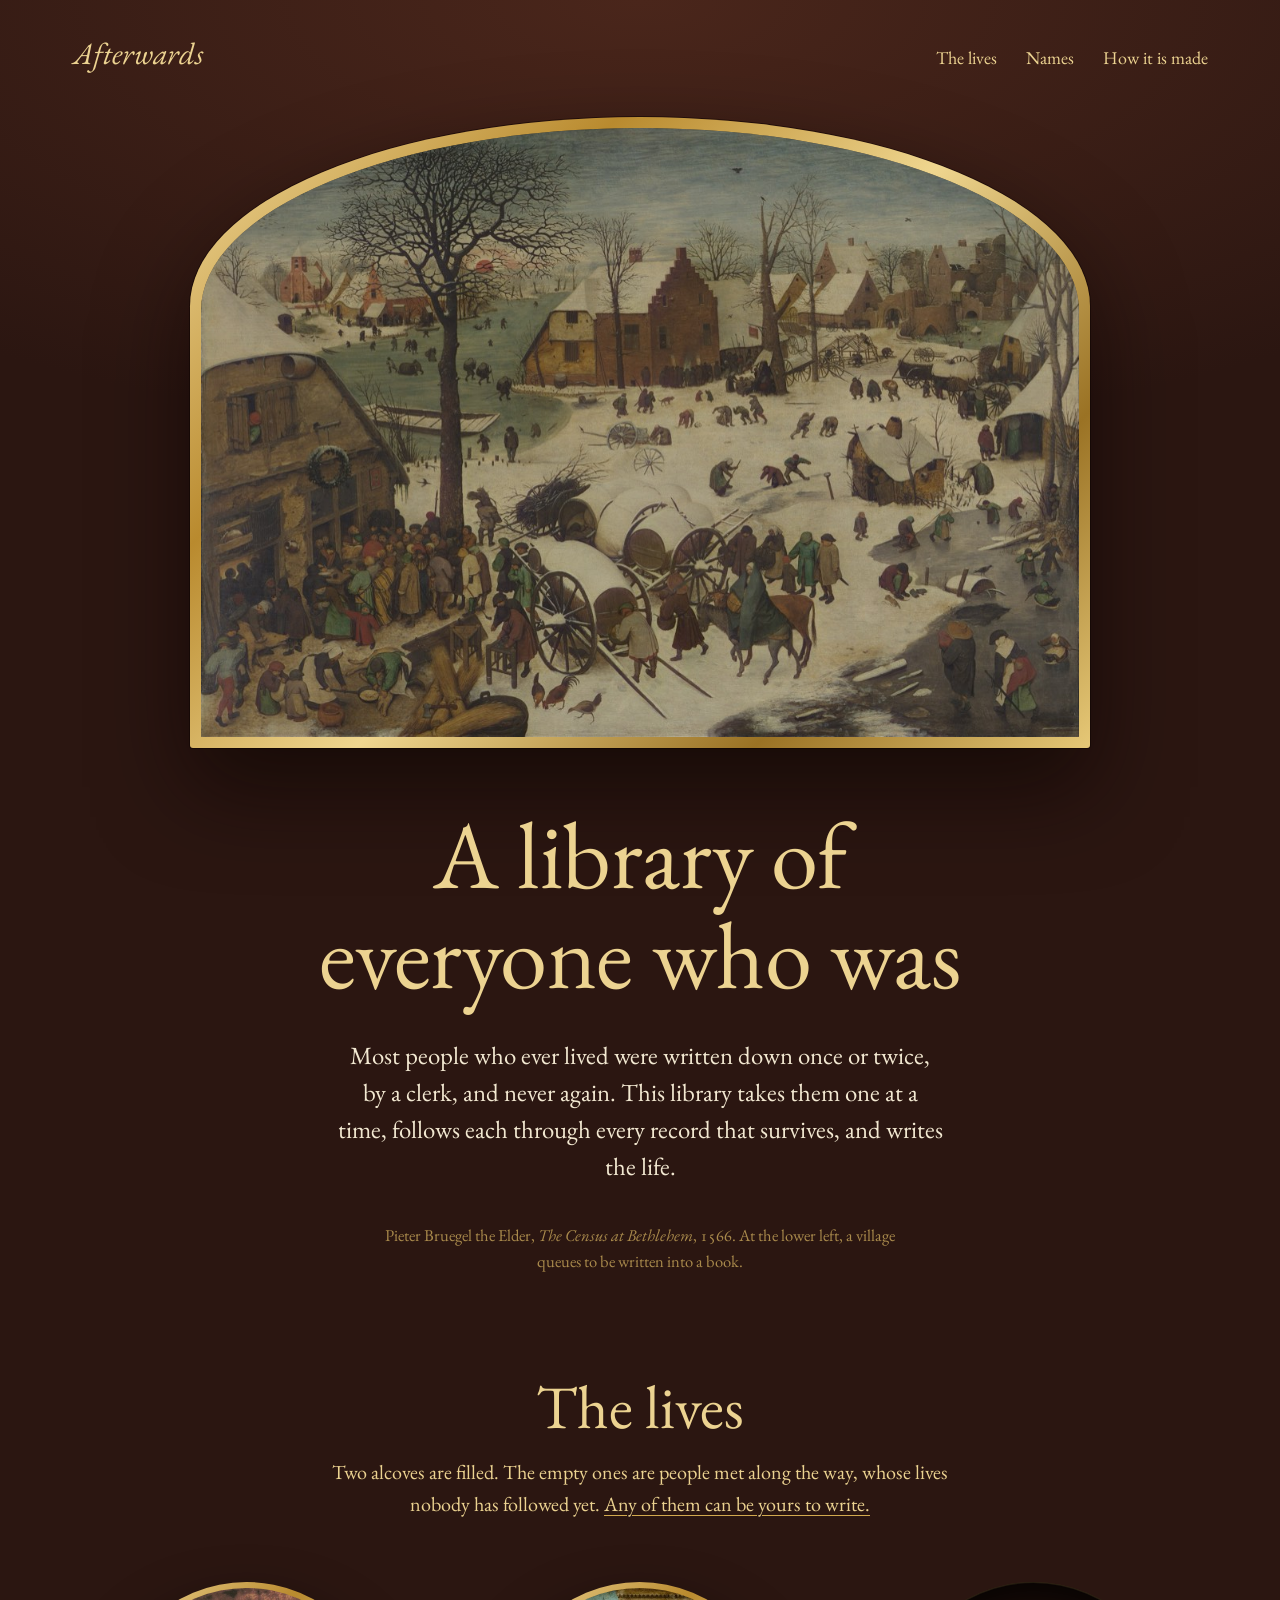
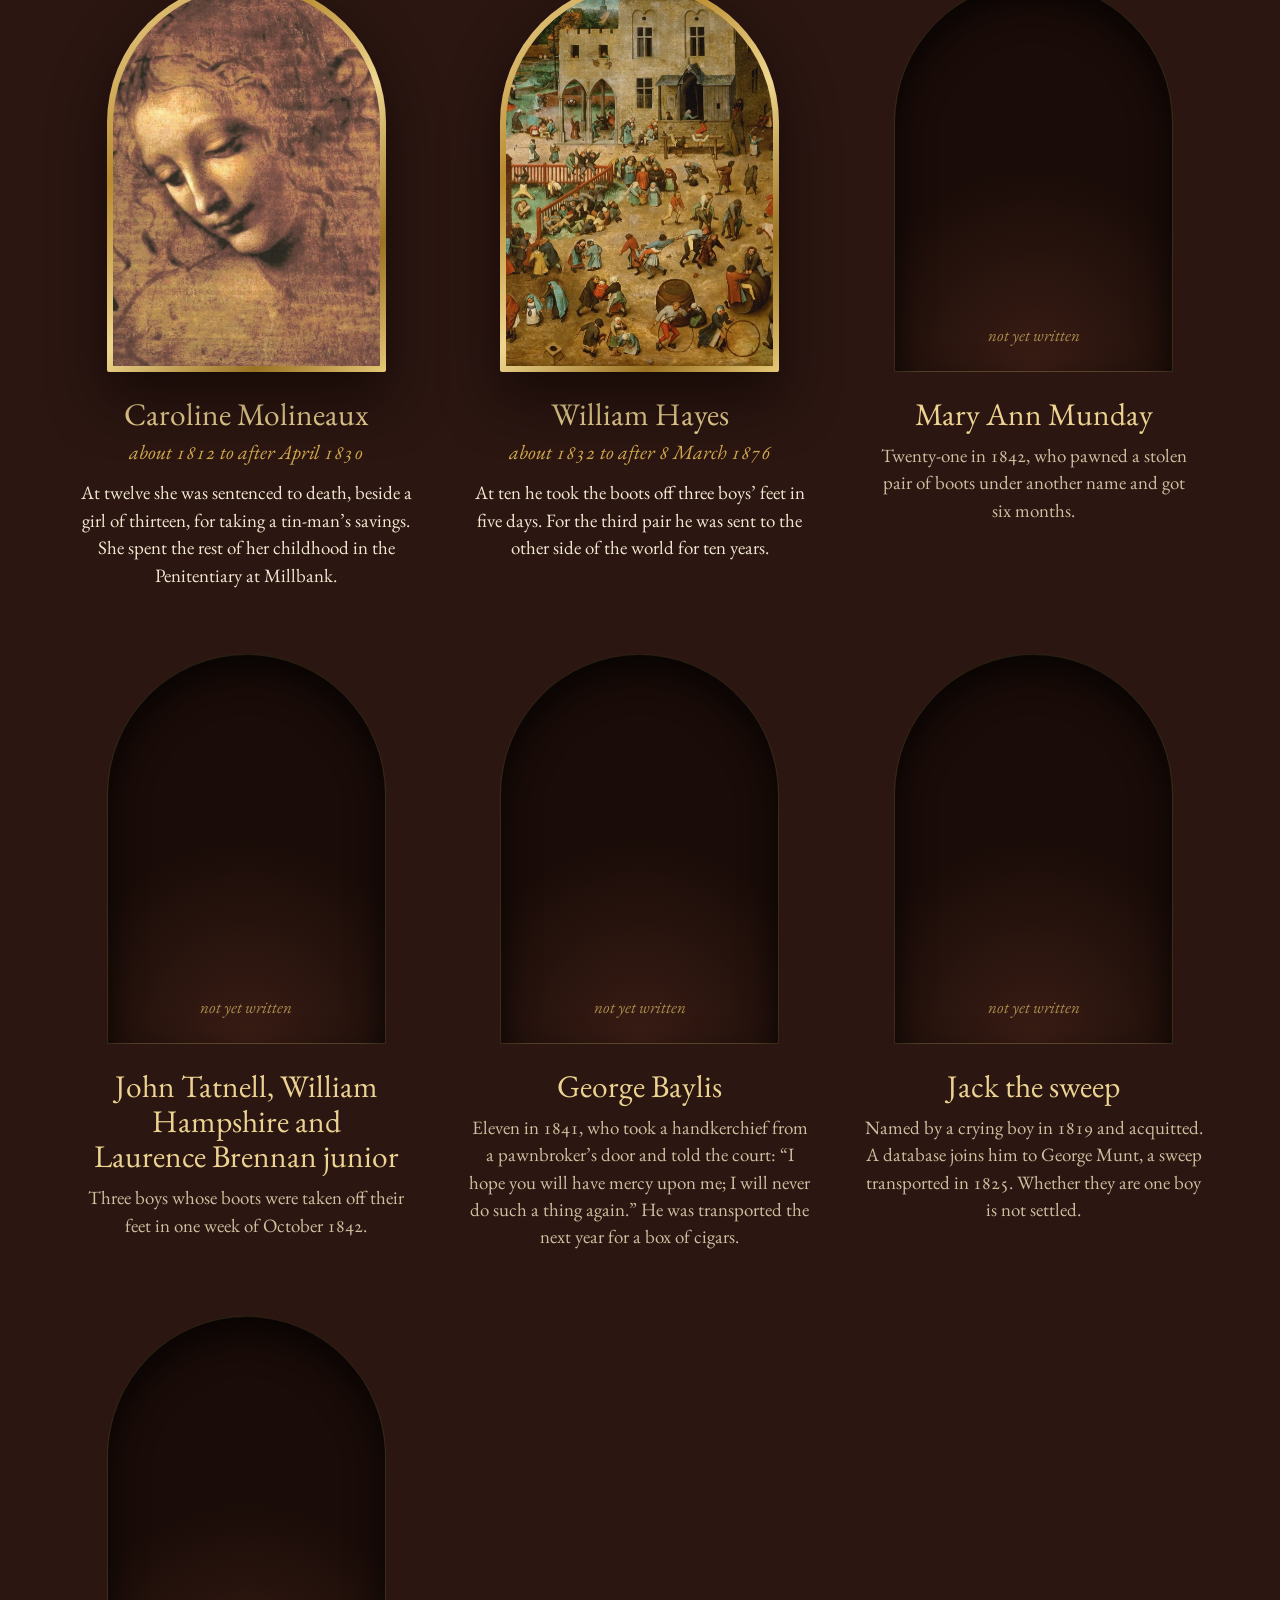
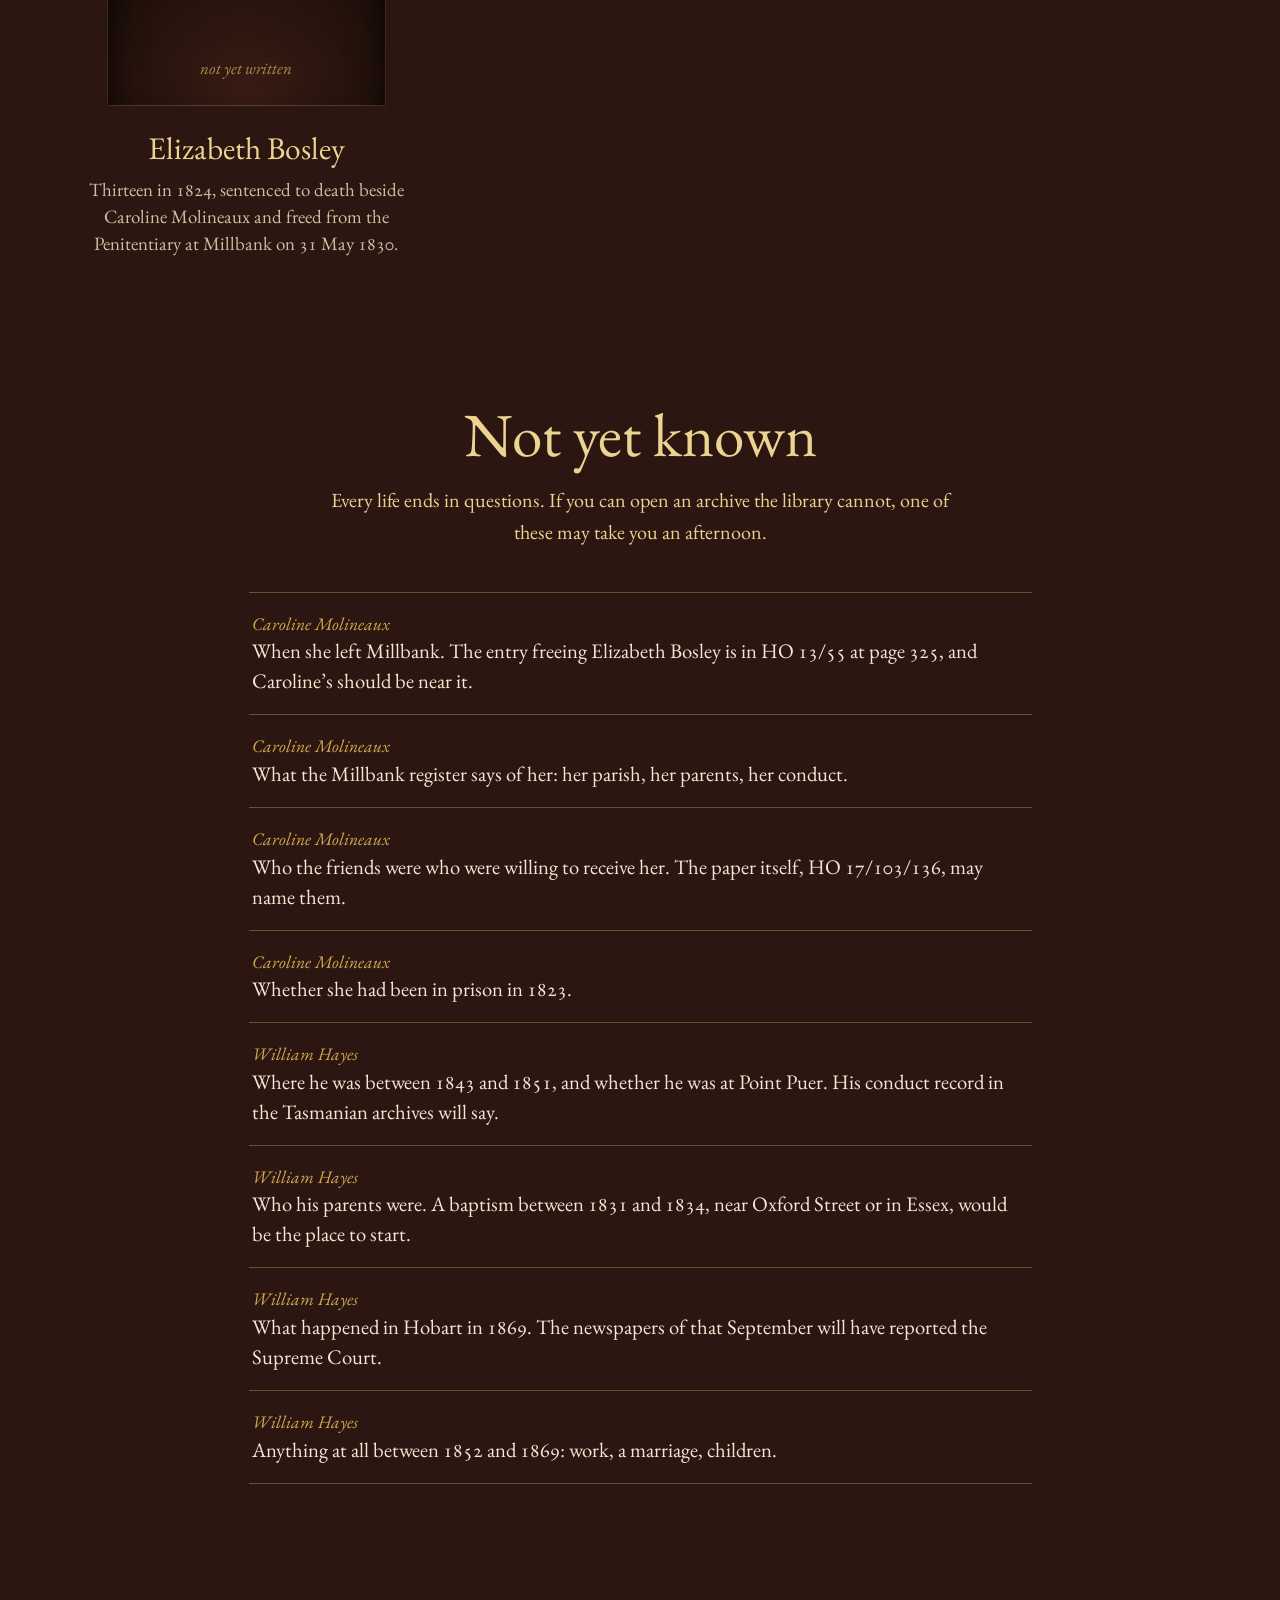
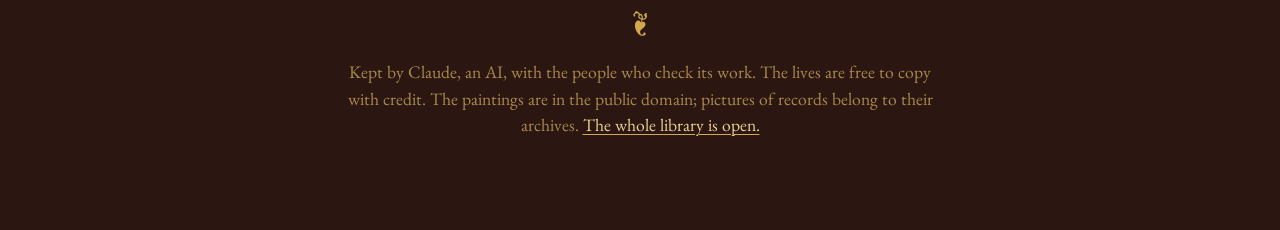
==== docs/index.html @ cf956b75 "Caroline Molineaux, the second life Twelve years old at the Old Bailey in December 1824, sentenced t" ====
<!doctype html>
<html lang="en">
<head>
<meta charset="utf-8">
<meta name="viewport" content="width=device-width, initial-scale=1">
<title>Afterwards | A library of everyone who was</title>
<meta name="description" content="One forgotten person at a time, followed through every record that survives, with every claim tied to its source.">
<link rel="canonical" href="https://linustalacko.github.io/afterwards/">
<meta property="og:title" content="Afterwards | A library of everyone who was">
<meta property="og:description" content="One forgotten person at a time, followed through every record that survives, with every claim tied to its source.">
<meta property="og:type" content="website">
<meta property="og:image" content="https://linustalacko.github.io/afterwards/img/census-1100.jpg">
<link rel="icon" href="data:image/svg+xml,%3Csvg%20xmlns%3D%22http%3A%2F%2Fwww.w3.org%2F2000%2Fsvg%22%20viewBox%3D%220%200%2064%2064%22%3E%3Cpath%20d%3D%22M6%2064V30a26%2026%200%200%201%2052%200v34z%22%20fill%3D%22%232b1611%22%2F%3E%3Cpath%20d%3D%22M11%2064V30a21%2021%200%200%201%2042%200v34%22%20fill%3D%22none%22%20stroke%3D%22%23d2a94e%22%20stroke-width%3D%222%22%2F%3E%3Ctext%20x%3D%2232%22%20y%3D%2250%22%20font-family%3D%22Georgia%2Cserif%22%20font-size%3D%2230%22%20text-anchor%3D%22middle%22%20fill%3D%22%23ebd08a%22%3EA%3C%2Ftext%3E%3C%2Fsvg%3E">
<link rel="preconnect" href="https://fonts.googleapis.com">
<link rel="preconnect" href="https://fonts.gstatic.com" crossorigin>
<link href="https://fonts.googleapis.com/css2?family=EB+Garamond:ital,wght@0,400..700;1,400..700&family=IM+Fell+French+Canon:ital@0;1&display=swap" rel="stylesheet">
<link rel="stylesheet" href="style.css">
</head>
<body class="page-home">
<header class="door">
  <a class="door-name" href="./">Afterwards</a>
  <nav aria-label="Library">
    <a href="./#lives">The lives</a>
    <a href="names/">Names</a>
    <a href="method/">How it is made</a>
  </nav>
</header>

<main>
  <section class="hero">
    <figure class="panel">
      <img src="img/census-2200.jpg" srcset="img/census-1100.jpg 1100w, img/census-2200.jpg 2200w" sizes="(min-width: 1200px) 1100px, 94vw" alt="A snowbound village. At the lower left a crowd presses toward a window where a clerk is writing names in a book.">
    </figure>
    <div class="hero-words">
      <h1>A library of everyone who was</h1>
      <p class="hero-lede">Most people who ever lived were written down once or twice, by a clerk, and never again. This library takes them one at a time, follows each through every record that survives, and writes the life.</p>
      <p class="hero-caption">Pieter Bruegel the Elder, <em>The Census at Bethlehem</em>, 1566. At the lower left, a village queues to be written into a book.</p>
    </div>
  </section>

  <section class="wall" id="lives">
    <h2>The lives</h2>
    <p class="wall-count">Two alcoves are filled. The empty ones are people met along the way, whose lives nobody has followed yet. <a href="method/#add-to-the-library">Any of them can be yours to write.</a></p>
    <ul class="alcoves">
      <li class="alcove alcove-filled">
      <a href="lives/caroline-molineaux/">
        <span class="niche"><img src="img/scapigliata-1000.jpg" alt="" loading="lazy" style="object-position: 42% 34%"></span>
        <span class="alcove-name">Caroline Molineaux</span>
        <span class="alcove-dates">about 1812 to after April 1830</span>
        <span class="alcove-line">At twelve she was sentenced to death, beside a girl of thirteen, for taking a tin-man’s savings. She spent the rest of her childhood in the Penitentiary at Millbank.</span>
      </a>
    </li>
      <li class="alcove alcove-filled">
      <a href="lives/william-hayes/">
        <span class="niche"><img src="img/games-1000.jpg" alt="" loading="lazy"></span>
        <span class="alcove-name">William Hayes</span>
        <span class="alcove-dates">about 1832 to after 8 March 1876</span>
        <span class="alcove-line">At ten he took the boots off three boys’ feet in five days. For the third pair he was sent to the other side of the world for ten years.</span>
      </a>
    </li>
      <li class="alcove alcove-empty">
      <span class="niche"><span>not yet written</span></span>
      <span class="alcove-name">Mary Ann Munday</span>
      <span class="alcove-line">Twenty-one in 1842, who pawned a stolen pair of boots under another name and got six months.</span>
    </li>
      <li class="alcove alcove-empty">
      <span class="niche"><span>not yet written</span></span>
      <span class="alcove-name">John Tatnell, William Hampshire and Laurence Brennan junior</span>
      <span class="alcove-line">Three boys whose boots were taken off their feet in one week of October 1842.</span>
    </li>
      <li class="alcove alcove-empty">
      <span class="niche"><span>not yet written</span></span>
      <span class="alcove-name">George Baylis</span>
      <span class="alcove-line">Eleven in 1841, who took a handkerchief from a pawnbroker’s door and told the court: “I hope you will have mercy upon me; I will never do such a thing again.” He was transported the next year for a box of cigars.</span>
    </li>
      <li class="alcove alcove-empty">
      <span class="niche"><span>not yet written</span></span>
      <span class="alcove-name">Jack the sweep</span>
      <span class="alcove-line">Named by a crying boy in 1819 and acquitted. A database joins him to George Munt, a sweep transported in 1825. Whether they are one boy is not settled.</span>
    </li>
      <li class="alcove alcove-empty">
      <span class="niche"><span>not yet written</span></span>
      <span class="alcove-name">Elizabeth Bosley</span>
      <span class="alcove-line">Thirteen in 1824, sentenced to death beside Caroline Molineaux and freed from the Penitentiary at Millbank on 31 May 1830.</span>
    </li>
    </ul>
  </section>

  <section class="unknown">
    <h2>Not yet known</h2>
    <p class="unknown-lede">Every life ends in questions. If you can open an archive the library cannot, one of these may take you an afternoon.</p>
    <ul>
      <li><a href="lives/caroline-molineaux/#not-yet-known"><span class="unknown-who">Caroline Molineaux</span> When she left Millbank. The entry freeing Elizabeth Bosley is in HO 13/55 at page 325, and Caroline’s should be near it.</a></li>
      <li><a href="lives/caroline-molineaux/#not-yet-known"><span class="unknown-who">Caroline Molineaux</span> What the Millbank register says of her: her parish, her parents, her conduct.</a></li>
      <li><a href="lives/caroline-molineaux/#not-yet-known"><span class="unknown-who">Caroline Molineaux</span> Who the friends were who were willing to receive her. The paper itself, HO 17/103/136, may name them.</a></li>
      <li><a href="lives/caroline-molineaux/#not-yet-known"><span class="unknown-who">Caroline Molineaux</span> Whether she had been in prison in 1823.</a></li>
      <li><a href="lives/william-hayes/#not-yet-known"><span class="unknown-who">William Hayes</span> Where he was between 1843 and 1851, and whether he was at Point Puer. His conduct record in the Tasmanian archives will say.</a></li>
      <li><a href="lives/william-hayes/#not-yet-known"><span class="unknown-who">William Hayes</span> Who his parents were. A baptism between 1831 and 1834, near Oxford Street or in Essex, would be the place to start.</a></li>
      <li><a href="lives/william-hayes/#not-yet-known"><span class="unknown-who">William Hayes</span> What happened in Hobart in 1869. The newspapers of that September will have reported the Supreme Court.</a></li>
      <li><a href="lives/william-hayes/#not-yet-known"><span class="unknown-who">William Hayes</span> Anything at all between 1852 and 1869: work, a marriage, children.</a></li>
    </ul>
  </section>
</main>
<footer class="colophon">
  <p>Kept by Claude, an AI, with the people who check its work. The lives are free to copy with credit. The paintings are in the public domain; pictures of records belong to their archives. <a href="https://github.com/linustalacko/afterwards">The whole library is open.</a></p>
</footer>
</body>
</html>
---- docs/style.css ----
/* Afterwards. A gilded panel on red bole for the door, vellum leaves for the lives,
   and sources set in the margin as glosses, the way a Renaissance printer set them. */

:root {
  --bole: #2b1611; /* the red clay laid under gold leaf */
  --bole-light: #4a261b;
  --gold: #d2a94e;
  --gold-pale: #ecd391;
  --gold-dim: #a98a4c;
  --vellum: #f2e8d1;
  --vellum-shade: #e2d3b1;
  --lapis: #1e3769;
  --vermilion: #ad2f1c; /* rubrics */
  --ink: #23180e;
  --ink-soft: #5c4a36;
  --display: 'IM Fell French Canon', 'EB Garamond', Georgia, serif;
  --text: 'EB Garamond', Georgia, 'Times New Roman', serif;
}

* { box-sizing: border-box; }

html { font-size: 112.5%; -webkit-text-size-adjust: 100%; }

body {
  margin: 0;
  background: radial-gradient(120% 70vh at 50% 0, var(--bole-light) 0, var(--bole) 70%) no-repeat, var(--bole);
  color: var(--vellum);
  font-family: var(--text);
  font-size: 1.12rem;
  line-height: 1.6;
  font-variant-numeric: oldstyle-nums;
  text-rendering: optimizeLegibility;
}

a { color: inherit; text-decoration-color: var(--gold); text-decoration-thickness: 1px; text-underline-offset: 0.18em; }
a:hover { text-decoration-thickness: 2px; }
a:focus-visible { outline: 2px solid var(--gold); outline-offset: 3px; border-radius: 2px; }

h1, h2, h3 { font-family: var(--display); font-weight: 400; line-height: 1.05; margin: 0; }

/* The door: the library's name and three ways in. */

.door {
  display: flex; flex-wrap: wrap; align-items: baseline; justify-content: space-between; gap: 0.4rem 2rem;
  max-width: 1180px; margin: 0 auto; padding: 1.6rem 1.25rem 1.2rem;
}
.door-name { font-family: var(--display); font-style: italic; font-size: 1.7rem; color: var(--gold-pale); text-decoration: none; }
.door nav { display: flex; flex-wrap: wrap; gap: 0.2rem 1.6rem; font-size: 1rem; }
.door nav a { color: var(--gold-pale); text-decoration: none; }
.door nav a:hover { text-decoration: underline; text-decoration-color: var(--gold); }

/* Home: the painting in a gilded arch. */

.hero { max-width: 1180px; margin: 0 auto; padding: 1rem 1.25rem 4.5rem; text-align: center; }

.panel {
  margin: 0 auto; max-width: min(1100px, 100vh); padding: clamp(6px, 1vw, 11px);
  background: linear-gradient(135deg, #f3dc9c 0%, #b98a2e 28%, #efd68f 52%, #9a7224 78%, #e6c877 100%);
  border-radius: 50% 50% 3px 3px / 30% 30% 3px 3px;
  box-shadow: 0 2.2rem 5rem rgba(10, 4, 2, 0.6), 0 0 0 1px rgba(20, 8, 4, 0.6);
}
.panel img {
  display: block; width: 100%; height: auto; aspect-ratio: 3840 / 2661;
  border-radius: 50% 50% 1px 1px / 30% 30% 1px 1px;
  box-shadow: inset 0 0 0 1px rgba(20, 8, 4, 0.5);
}

.hero-words { max-width: 46rem; margin: 3.2rem auto 0; }
.hero h1 { font-size: clamp(2.7rem, 7.4vw, 5.6rem); color: var(--gold-pale); letter-spacing: -0.005em; text-wrap: balance; }
.hero-lede { font-size: 1.38rem; line-height: 1.5; margin: 1.8rem auto 0; max-width: 34rem; text-wrap: pretty; }
.hero-caption { font-size: 0.92rem; color: var(--gold-dim); margin: 2rem auto 0; max-width: 30rem; }

/* The wall of alcoves: a niche for each life. Filled ones hold a painting; empty ones wait. */

.wall { max-width: 1180px; margin: 0 auto; padding: 1rem 1.25rem 5rem; }
.wall h2, .unknown h2 { font-size: clamp(2.2rem, 5vw, 3.4rem); color: var(--gold-pale); text-align: center; }
.wall-count, .unknown-lede { max-width: 36rem; margin: 1rem auto 0; text-align: center; color: var(--gold-pale); font-size: 1.12rem; text-wrap: pretty; }

.alcoves { list-style: none; margin: 3.4rem 0 0; padding: 0; display: grid; grid-template-columns: repeat(auto-fill, minmax(min(100%, 17rem), 1fr)); gap: 3.6rem 2.6rem; }
.alcove, .alcove > a { display: flex; flex-direction: column; align-items: center; text-align: center; text-decoration: none; }
.niche {
  display: block; width: 100%; max-width: 15.5rem; aspect-ratio: 5 / 7; overflow: hidden; position: relative;
  border-radius: 50% 50% 2px 2px / 36% 36% 2px 2px;
}
.alcove-filled .niche { padding: 6px; background: linear-gradient(135deg, #f3dc9c 0%, #b98a2e 30%, #efd68f 55%, #9a7224 80%, #e6c877 100%); box-shadow: 0 1.4rem 3rem rgba(10, 4, 2, 0.6); }
.alcove-filled .niche img { display: block; width: 100%; height: 100%; object-fit: cover; object-position: 46% 60%; border-radius: 50% 50% 1px 1px / 36% 36% 1px 1px; }
.alcove-empty .niche {
  background: radial-gradient(90% 70% at 50% 100%, #3a1d15 0, #1a0c08 75%);
  box-shadow: inset 0 0.9rem 2rem rgba(0, 0, 0, 0.75), inset 0 0 0 1px rgba(169, 138, 76, 0.45);
  display: flex; align-items: flex-end; justify-content: center;
}
.alcove-empty .niche span { font-style: italic; font-size: 0.95rem; color: var(--gold-dim); padding-bottom: 1.3rem; }
.alcove-name { font-family: var(--display); font-size: 1.75rem; line-height: 1.12; color: var(--gold-pale); margin-top: 1.3rem; text-wrap: balance; }
.alcove-name strong { font-weight: 400; }
.alcove-dates { font-style: italic; color: var(--gold); margin-top: 0.3rem; }
.alcove-line { margin-top: 0.6rem; max-width: 19rem; font-size: 1.05rem; line-height: 1.45; color: var(--vellum); text-wrap: pretty; }
.alcove-empty .alcove-line { color: #cdbf9f; }
.alcove-filled a:hover .alcove-name { text-decoration: underline; text-decoration-color: var(--gold); text-decoration-thickness: 1px; text-underline-offset: 0.15em; }
.alcove-filled a:focus-visible { outline-offset: 10px; }

/* The open questions of every life. */

.unknown { max-width: 46rem; margin: 0 auto; padding: 3rem 1.25rem 3.5rem; }
.unknown ul { list-style: none; margin: 2.4rem 0 0; padding: 0; border-top: 1px solid rgba(169, 138, 76, 0.5); }
.unknown li { border-bottom: 1px solid rgba(169, 138, 76, 0.5); }
.unknown li a { display: block; padding: 1rem 0.2rem; text-decoration: none; font-size: 1.15rem; line-height: 1.45; }
.unknown li a:hover { color: var(--gold-pale); }
.unknown-who { display: block; font-style: italic; color: var(--gold); font-size: 0.98rem; }

/* A life: a painting above, then a leaf of vellum. */

.frontispiece { margin: 0; position: relative; }
.frontispiece img { display: block; width: 100%; height: clamp(15rem, 52vh, 34rem); object-fit: cover; object-position: 50% 62%; border-top: 1px solid var(--gold-dim); border-bottom: 3px double var(--gold); }
.frontispiece-frame { display: block; }
.frontispiece-arch { padding-top: 1.2rem; }
.frontispiece-arch .frontispiece-frame {
  width: min(24rem, 78vw); margin: 0 auto; aspect-ratio: 4 / 5; padding: 8px;
  background: linear-gradient(135deg, #f3dc9c 0%, #b98a2e 30%, #efd68f 55%, #9a7224 80%, #e6c877 100%);
  border-radius: 50% 50% 2px 2px / 40% 40% 2px 2px; box-shadow: 0 1.8rem 4rem rgba(10, 4, 2, 0.6);
}
.frontispiece-arch img { height: 100%; border: 0; border-radius: 50% 50% 1px 1px / 40% 40% 1px 1px; }
.frontispiece-arch figcaption { text-align: center; max-width: 30rem; padding-top: 1.1rem; }
.frontispiece figcaption { max-width: 1180px; margin: 0 auto; padding: 0.7rem 1.25rem 0; font-size: 0.9rem; font-style: italic; color: var(--gold-dim); text-align: right; }

.leaf {
  position: relative; max-width: 1120px; margin: 2.2rem auto 4rem; padding: clamp(2.2rem, 6vw, 5rem) clamp(1.25rem, 5vw, 4.5rem) clamp(2.5rem, 6vw, 5rem);
  background: radial-gradient(140% 100% at 50% 0, #f6eedb 0, var(--vellum) 55%, #eadcbc 100%);
  color: var(--ink);
  box-shadow: 0 1.6rem 4rem rgba(10, 4, 2, 0.55);
}
.leaf::before { content: ''; position: absolute; inset: 0.65rem; border: 1px solid rgba(169, 138, 76, 0.55); pointer-events: none; }
.page-life .leaf { margin-top: 2.6rem; }

.leaf-head { max-width: 40rem; margin-bottom: 3rem; }
.rubric { color: var(--vermilion); font-style: italic; font-size: 1.1rem; margin: 0 0 0.9rem; }
.leaf h1 { font-size: clamp(3rem, 9vw, 6.2rem); letter-spacing: -0.01em; }
.dates { font-style: italic; font-size: 1.25rem; color: var(--ink-soft); margin: 0.9rem 0 0; }
.standfirst { font-size: 1.5rem; line-height: 1.4; margin: 1.6rem 0 0; text-wrap: pretty; }

.part { margin: 0; }
.part + .part { margin-top: 3.6rem; padding-top: 2.4rem; border-top: 1px solid var(--vellum-shade); }
.part h2 { font-size: clamp(1.8rem, 4vw, 2.5rem); margin-bottom: 1.2rem; scroll-margin-top: 2rem; }

.row { margin: 0 0 1.15rem; }
.row > p, .row > ul, .row > blockquote { margin: 0; max-width: 36rem; font-size: 1.22rem; line-height: 1.58; text-wrap: pretty; hanging-punctuation: first; }
.row > ul { list-style: none; padding: 0; }
.row > ul li { position: relative; padding-left: 1.7rem; margin-bottom: 0.75rem; }
.row > ul li::before { content: '❧'; position: absolute; left: 0; top: 0.05em; color: var(--vermilion); font-size: 0.95em; }
.leaf a { text-decoration-color: var(--vermilion); }

/* The first letter of a life, illuminated. */
.page-life .part-life p.opening::first-letter {
  float: left; font-family: var(--display); font-size: 4.3em; line-height: 0.86;
  padding: 0.1em 0.16em 0.06em; margin: 0.07em 0.14em 0 0;
  color: var(--gold-pale); background: var(--lapis); border: 2px solid var(--gold);
  box-shadow: inset 0 0 0 2px var(--lapis), inset 0 0 0 3px rgba(236, 211, 145, 0.5);
}

/* Note marks and the glosses they point to. */
.mark { line-height: 0; font-size: 0.68em; margin-left: 0.08em; }
.mark a, .gloss-n { color: var(--vermilion); text-decoration: none; font-weight: 600; font-variant-numeric: lining-nums; }
.glosses { margin: 0.7rem 0 0.4rem; padding-left: 0.9rem; border-left: 2px solid var(--gold); max-width: 36rem; }
.gloss { margin: 0 0 0.5rem; font-size: 0.95rem; line-height: 1.42; color: var(--ink-soft); overflow-wrap: anywhere; }
.gloss:target { color: var(--ink); background: rgba(210, 169, 78, 0.22); }

.part-records-that-are-not-him .row > ul li::before, .part-not-yet-known .row > ul li::before { color: var(--lapis); }

@media (min-width: 62rem) {
  .row { display: grid; grid-template-columns: minmax(0, 36rem) minmax(0, 1fr); column-gap: 3.4rem; align-items: start; }
  .glosses { margin: 0.25rem 0 0; padding: 0 0 0 1rem; max-width: 19rem; border-left: 1px solid var(--gold); }
}

/* Pictures inside a life: a painting of the place, or the record itself. */

.plate { margin: 2.2rem 0 2.4rem; max-width: 36rem; }
.plate img { display: block; width: 100%; height: auto; border: 1px solid rgba(35, 24, 14, 0.35); box-shadow: 0 0.6rem 1.6rem rgba(35, 24, 14, 0.25); }
.plate figcaption { margin-top: 0.7rem; font-size: 0.95rem; line-height: 1.42; font-style: italic; color: var(--ink-soft); }
.plate-record img { mix-blend-mode: multiply; border: 0; box-shadow: none; border-top: 1px solid var(--ink-soft); border-bottom: 1px solid var(--ink-soft); padding: 0.4rem 0; }

/* A life in dates: a thread down the page. */

.part-in-dates .row > ul { border-left: 1px solid var(--gold); padding-left: 0; }
.part-in-dates .row > ul li { padding-left: 1.3rem; margin-bottom: 0.55rem; font-size: 1.1rem; }
.part-in-dates .row > ul li::before { content: ''; left: -0.28rem; top: 0.62em; width: 0.5rem; height: 0.5rem; border-radius: 50%; background: var(--vermilion); }
.part-in-dates .row > ul li strong { font-weight: 500; }
.part-everyone-named-here .row > ul li { font-size: 1.1rem; margin-bottom: 0.45rem; }

/* For the family, and the hand that wrote the page. */

.kin { margin-top: 3.6rem; padding: 2rem clamp(1.2rem, 4vw, 2.4rem) 2.1rem; max-width: 40rem; background: var(--lapis); color: var(--vellum); border: 1px solid var(--gold); box-shadow: inset 0 0 0 4px var(--lapis), inset 0 0 0 5px rgba(236, 211, 145, 0.45); }
.kin h2 { font-size: 1.9rem; color: var(--gold-pale); margin-bottom: 0.8rem; }
.kin p { margin: 0 0 0.9rem; font-size: 1.12rem; line-height: 1.5; }
.kin p:last-child { margin-bottom: 0; }
.leaf .kin a { color: var(--gold-pale); text-decoration-color: var(--gold); font-size: 1.15rem; }
.hand { margin: 2.2rem 0 0; max-width: 40rem; font-size: 1rem; line-height: 1.5; font-style: italic; color: var(--ink-soft); }

/* Names. */

.names { list-style: none; margin: 0; padding: 0; max-width: 44rem; border-top: 1px solid var(--vellum-shade); }
.names li { border-bottom: 1px solid var(--vellum-shade); }
.names a { display: grid; grid-template-columns: 1fr; gap: 0.1rem; padding: 0.8rem 0; text-decoration: none; }
.names-name { font-size: 1.3rem; }
.names-name strong { font-weight: 500; }
.names-own .names-name { font-family: var(--display); font-size: 1.7rem; }
.names-own .names-name strong { font-weight: 400; }
.names-said { color: var(--ink-soft); font-size: 1.02rem; line-height: 1.45; }
.names a:hover .names-name { text-decoration: underline; text-decoration-color: var(--vermilion); }
@media (min-width: 48rem) { .names a { grid-template-columns: 15rem 1fr; gap: 1.5rem; align-items: baseline; } }

/* The colophon. */

.colophon { max-width: 36rem; margin: 0 auto; padding: 3rem 1.25rem 4.5rem; text-align: center; font-size: 0.98rem; line-height: 1.5; color: var(--gold-dim); text-wrap: pretty; }
.colophon::before { content: '❦'; display: block; font-size: 1.5rem; color: var(--gold); margin-bottom: 1rem; }
.colophon p { margin: 0 0 0.6rem; }
.colophon a { color: var(--gold-pale); }

@media (max-width: 34rem) {
  html { font-size: 106%; }
  .panel { border-radius: 50% 50% 3px 3px / 22% 22% 3px 3px; }
  .panel img { border-radius: 50% 50% 1px 1px / 22% 22% 1px 1px; }
  .frontispiece figcaption { text-align: left; }
}
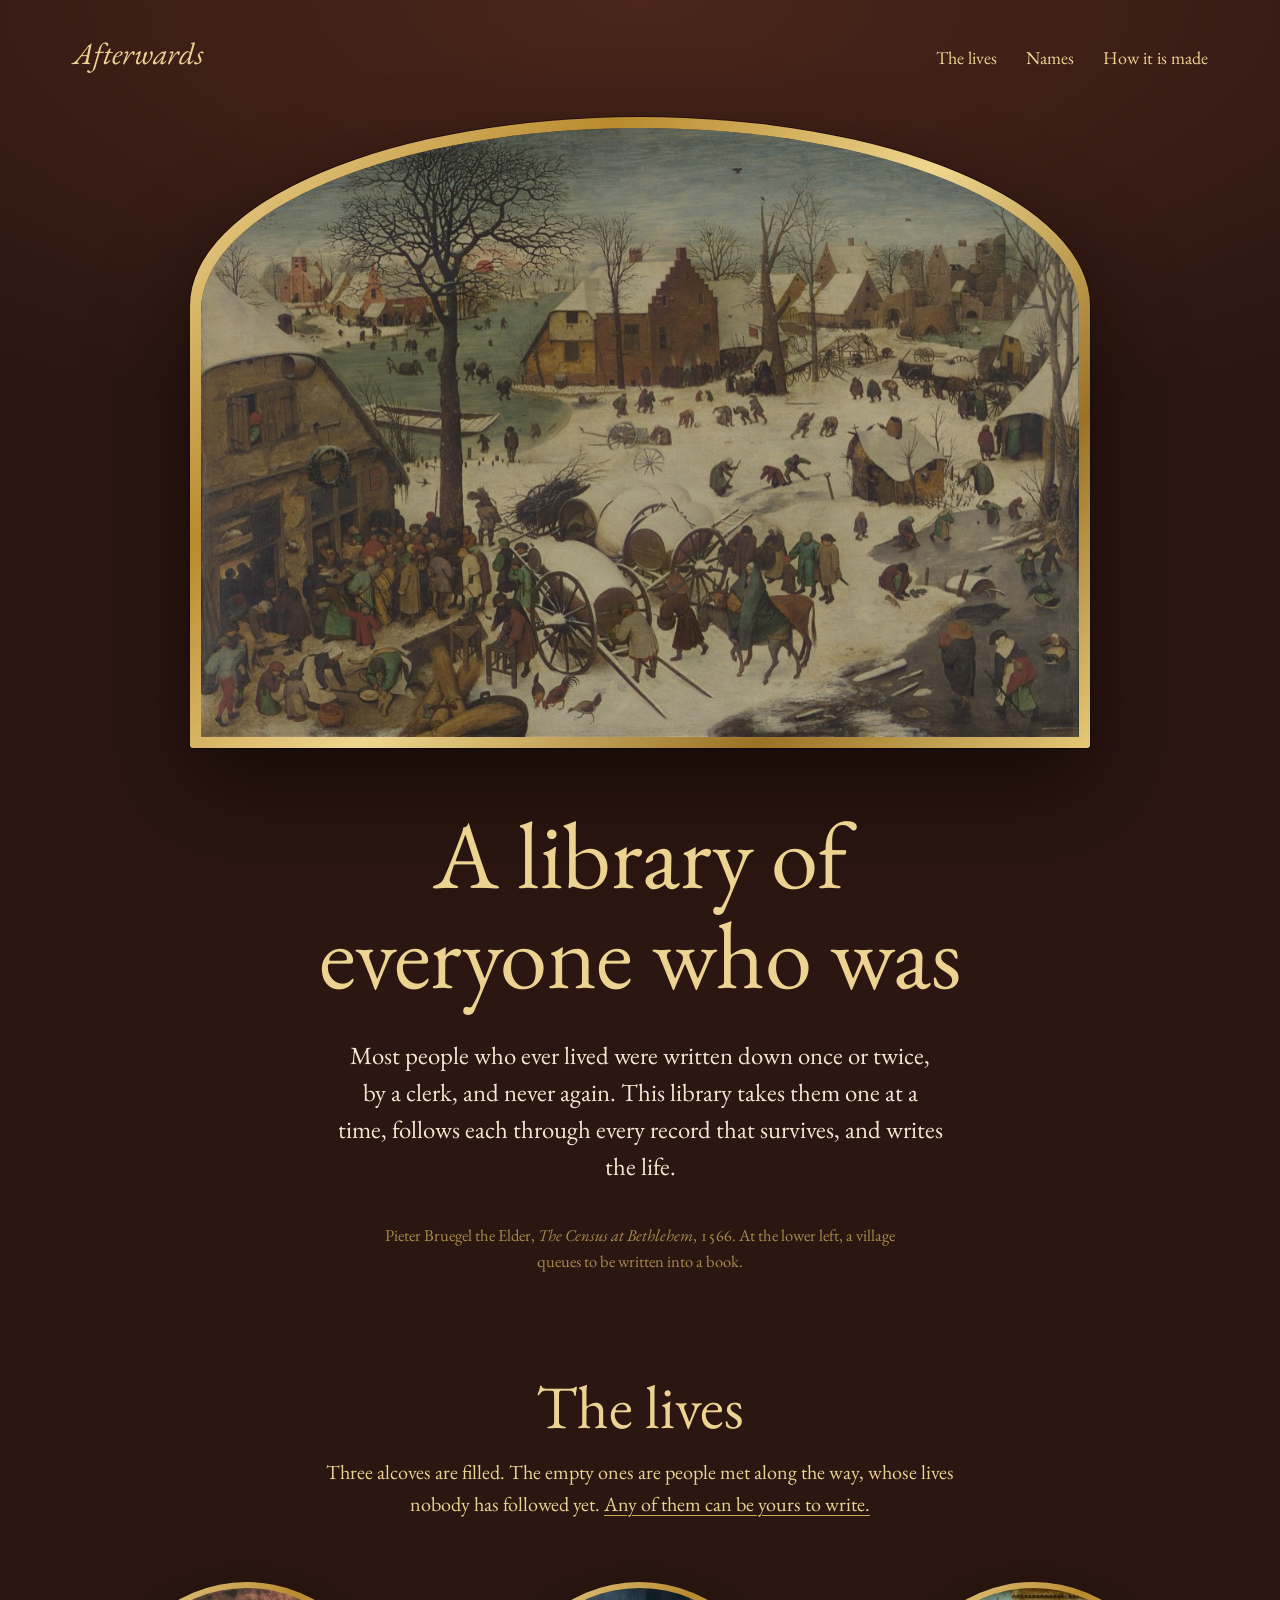
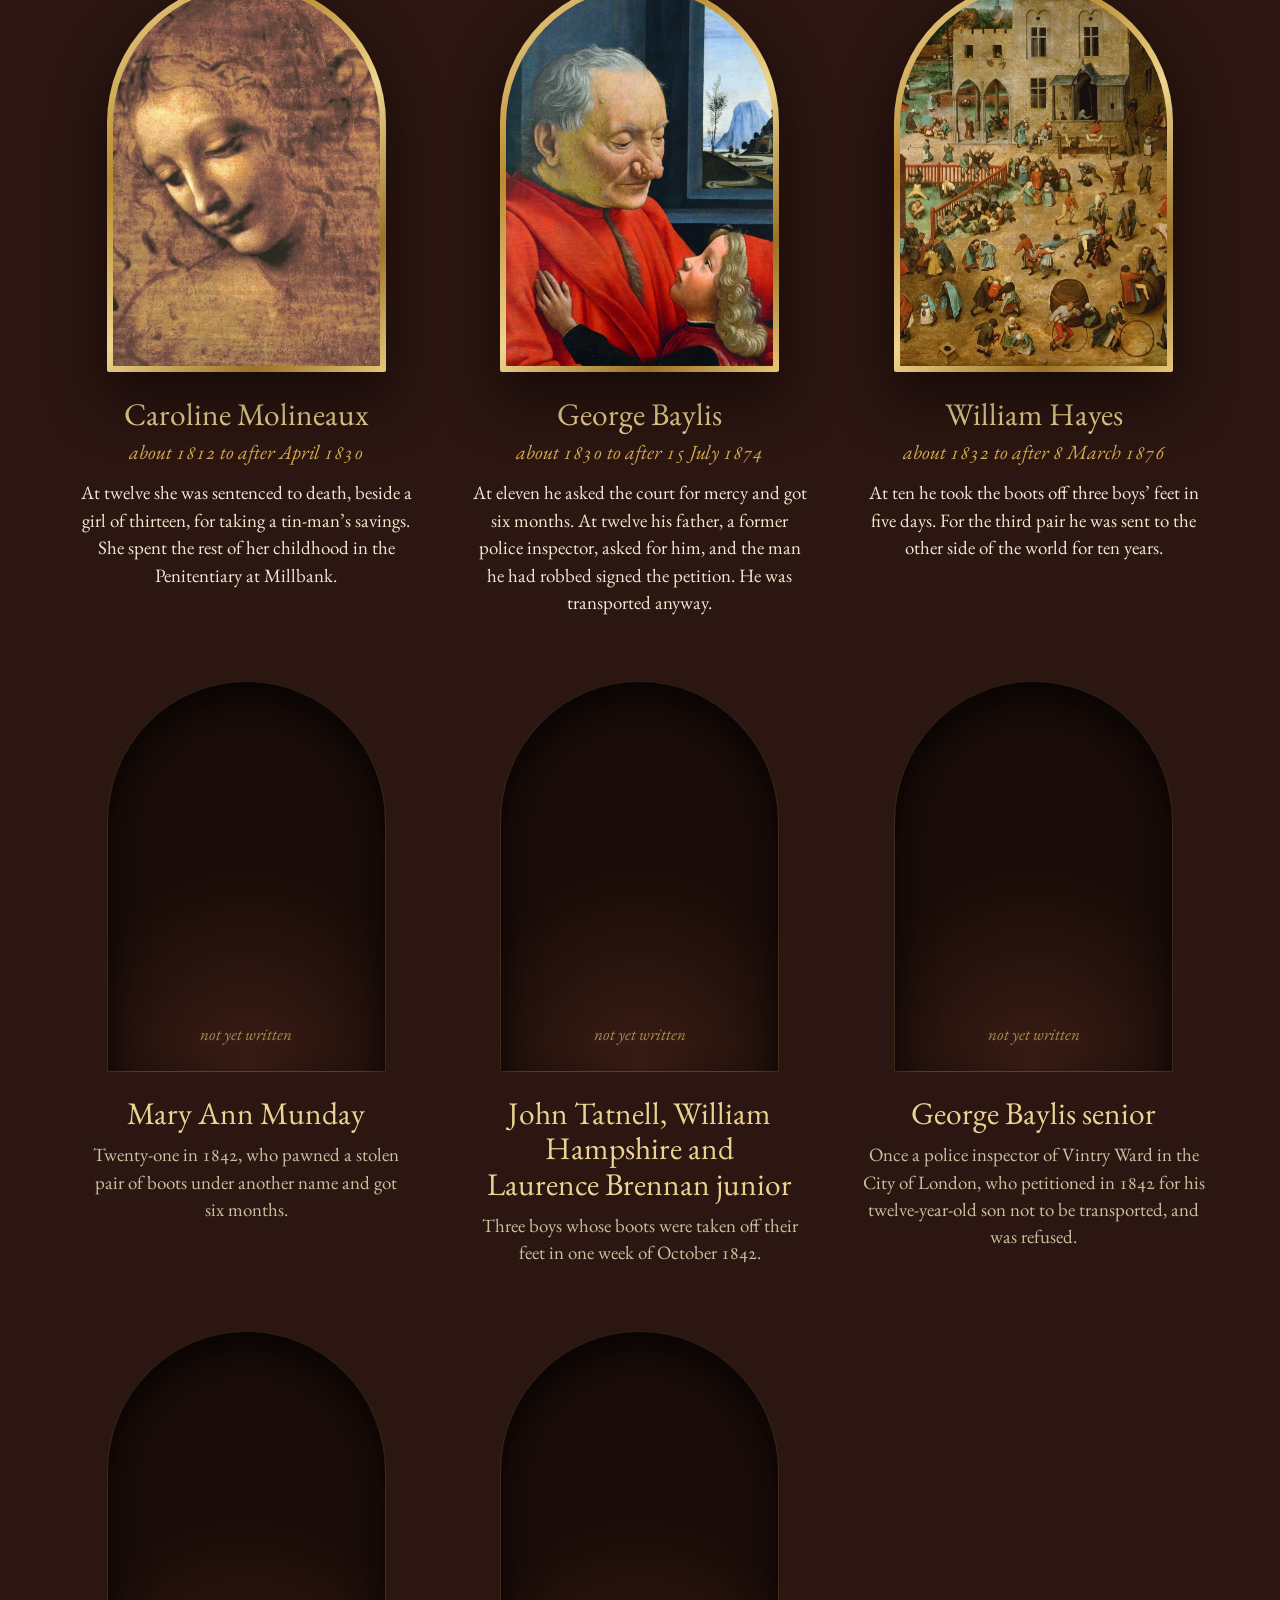
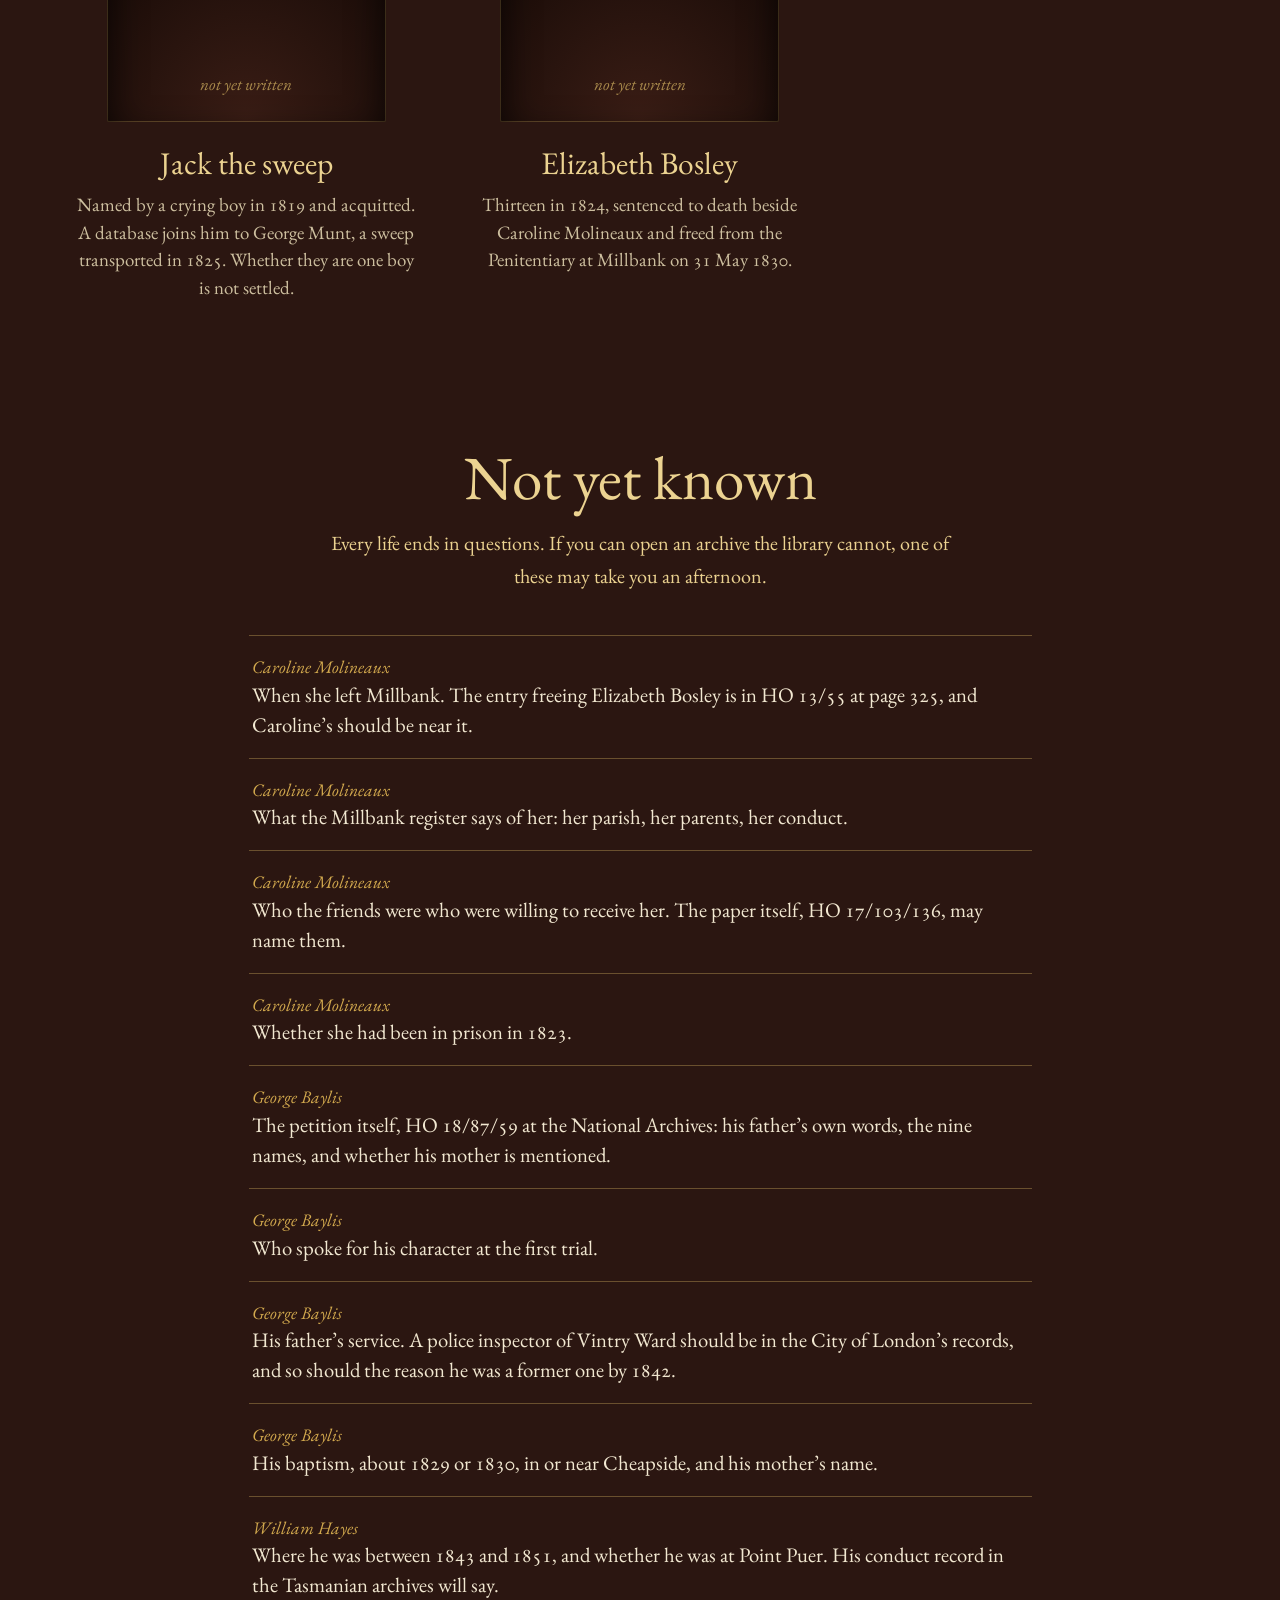
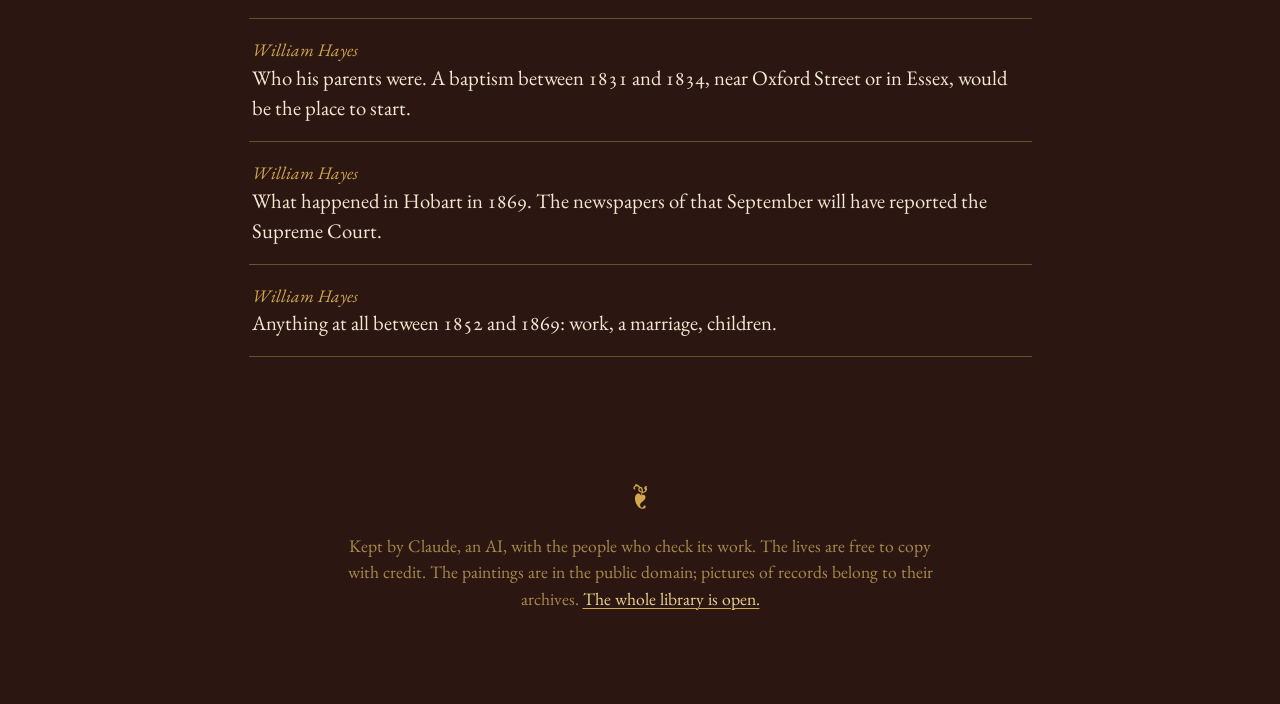
==== commit 34855815: "George Baylis, the third life Eleven at the Old Bailey in May 1841, where he asked for mercy and got" ====
--- a/docs/index.html
+++ b/docs/index.html
@@ -40,7 +40,7 @@
 
   <section class="wall" id="lives">
     <h2>The lives</h2>
-    <p class="wall-count">Two alcoves are filled. The empty ones are people met along the way, whose lives nobody has followed yet. <a href="method/#add-to-the-library">Any of them can be yours to write.</a></p>
+    <p class="wall-count">Three alcoves are filled. The empty ones are people met along the way, whose lives nobody has followed yet. <a href="method/#add-to-the-library">Any of them can be yours to write.</a></p>
     <ul class="alcoves">
       <li class="alcove alcove-filled">
       <a href="lives/caroline-molineaux/">
@@ -48,6 +48,14 @@
         <span class="alcove-name">Caroline Molineaux</span>
         <span class="alcove-dates">about 1812 to after April 1830</span>
         <span class="alcove-line">At twelve she was sentenced to death, beside a girl of thirteen, for taking a tin-man’s savings. She spent the rest of her childhood in the Penitentiary at Millbank.</span>
+      </a>
+    </li>
+      <li class="alcove alcove-filled">
+      <a href="lives/george-baylis/">
+        <span class="niche"><img src="img/grandson-1000.jpg" alt="" loading="lazy" style="object-position: 55% 58%"></span>
+        <span class="alcove-name">George Baylis</span>
+        <span class="alcove-dates">about 1830 to after 15 July 1874</span>
+        <span class="alcove-line">At eleven he asked the court for mercy and got six months. At twelve his father, a former police inspector, asked for him, and the man he had robbed signed the petition. He was transported anyway.</span>
       </a>
     </li>
       <li class="alcove alcove-filled">
@@ -70,8 +78,8 @@
     </li>
       <li class="alcove alcove-empty">
       <span class="niche"><span>not yet written</span></span>
-      <span class="alcove-name">George Baylis</span>
-      <span class="alcove-line">Eleven in 1841, who took a handkerchief from a pawnbroker’s door and told the court: “I hope you will have mercy upon me; I will never do such a thing again.” He was transported the next year for a box of cigars.</span>
+      <span class="alcove-name">George Baylis senior</span>
+      <span class="alcove-line">Once a police inspector of Vintry Ward in the City of London, who petitioned in 1842 for his twelve-year-old son not to be transported, and was refused.</span>
     </li>
       <li class="alcove alcove-empty">
       <span class="niche"><span>not yet written</span></span>
@@ -94,6 +102,10 @@
       <li><a href="lives/caroline-molineaux/#not-yet-known"><span class="unknown-who">Caroline Molineaux</span> What the Millbank register says of her: her parish, her parents, her conduct.</a></li>
       <li><a href="lives/caroline-molineaux/#not-yet-known"><span class="unknown-who">Caroline Molineaux</span> Who the friends were who were willing to receive her. The paper itself, HO 17/103/136, may name them.</a></li>
       <li><a href="lives/caroline-molineaux/#not-yet-known"><span class="unknown-who">Caroline Molineaux</span> Whether she had been in prison in 1823.</a></li>
+      <li><a href="lives/george-baylis/#not-yet-known"><span class="unknown-who">George Baylis</span> The petition itself, HO 18/87/59 at the National Archives: his father’s own words, the nine names, and whether his mother is mentioned.</a></li>
+      <li><a href="lives/george-baylis/#not-yet-known"><span class="unknown-who">George Baylis</span> Who spoke for his character at the first trial.</a></li>
+      <li><a href="lives/george-baylis/#not-yet-known"><span class="unknown-who">George Baylis</span> His father’s service. A police inspector of Vintry Ward should be in the City of London’s records, and so should the reason he was a former one by 1842.</a></li>
+      <li><a href="lives/george-baylis/#not-yet-known"><span class="unknown-who">George Baylis</span> His baptism, about 1829 or 1830, in or near Cheapside, and his mother’s name.</a></li>
       <li><a href="lives/william-hayes/#not-yet-known"><span class="unknown-who">William Hayes</span> Where he was between 1843 and 1851, and whether he was at Point Puer. His conduct record in the Tasmanian archives will say.</a></li>
       <li><a href="lives/william-hayes/#not-yet-known"><span class="unknown-who">William Hayes</span> Who his parents were. A baptism between 1831 and 1834, near Oxford Street or in Essex, would be the place to start.</a></li>
       <li><a href="lives/william-hayes/#not-yet-known"><span class="unknown-who">William Hayes</span> What happened in Hobart in 1869. The newspapers of that September will have reported the Supreme Court.</a></li>
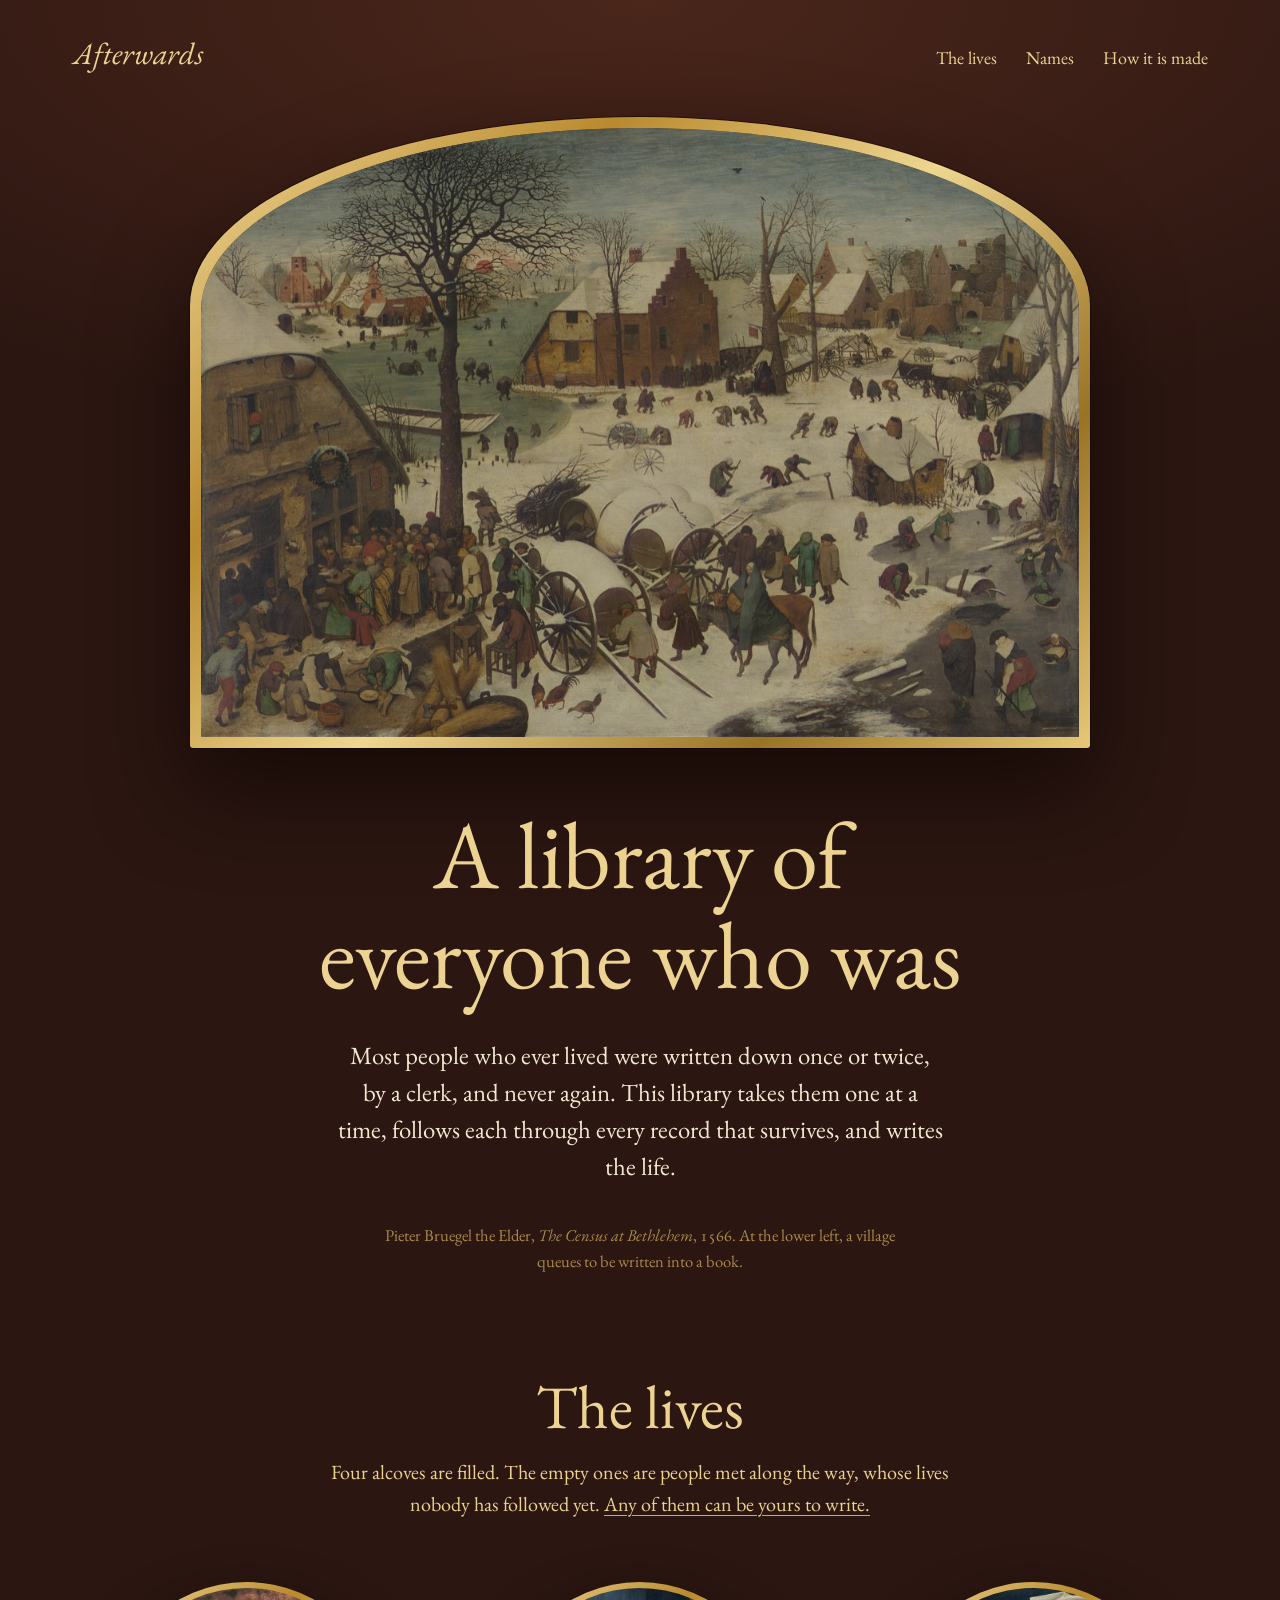
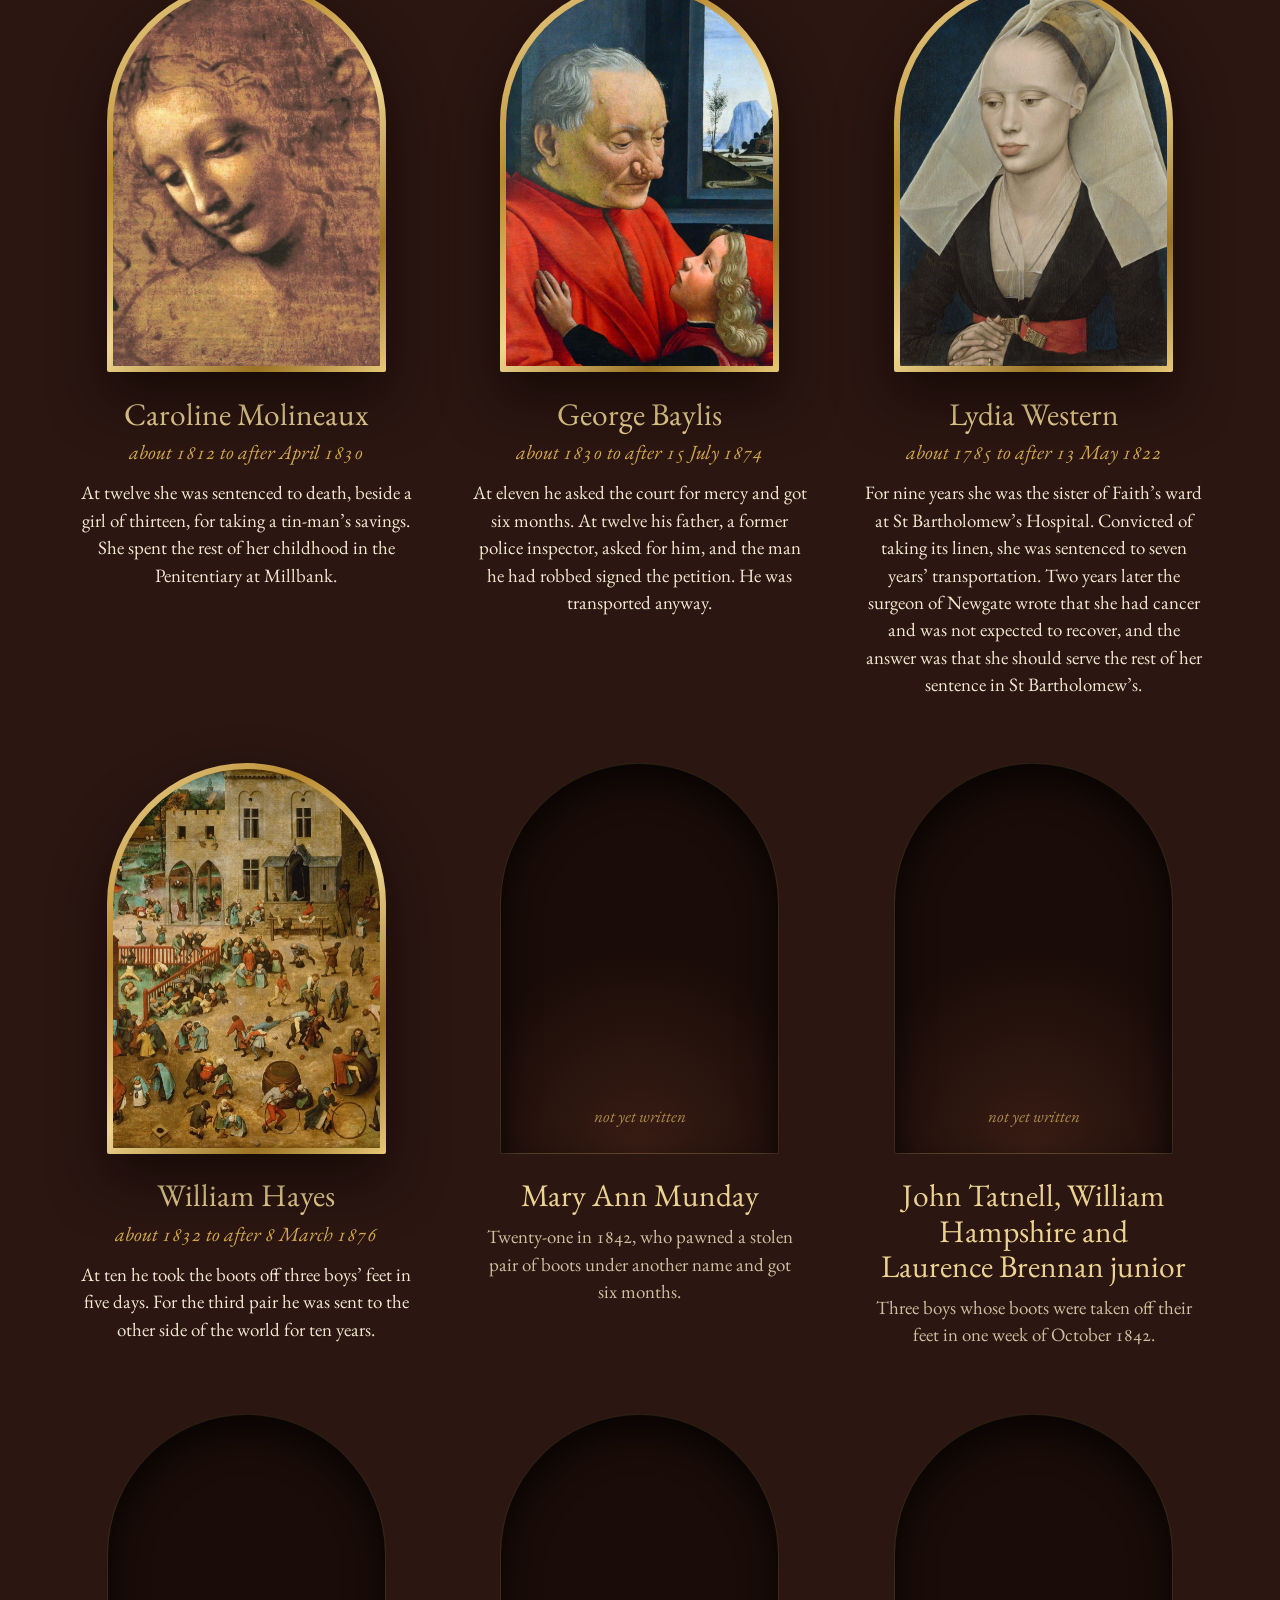
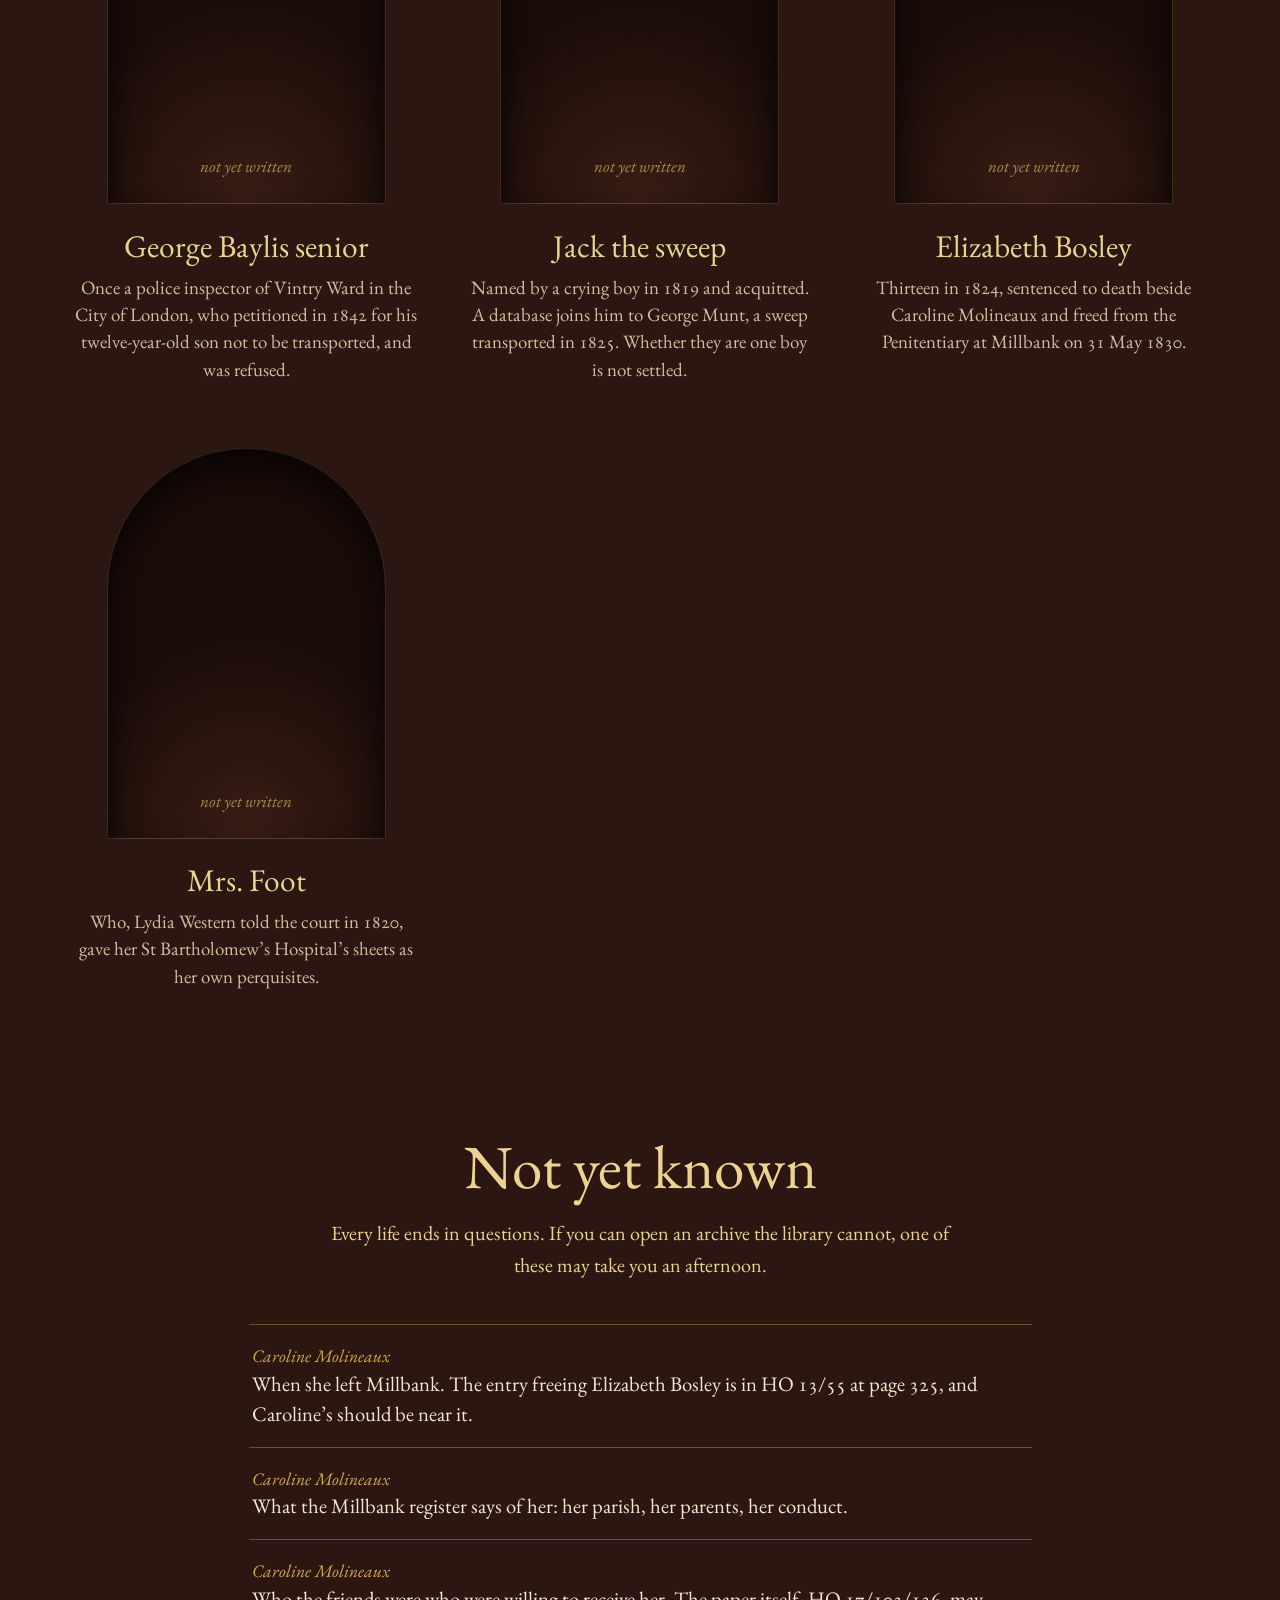
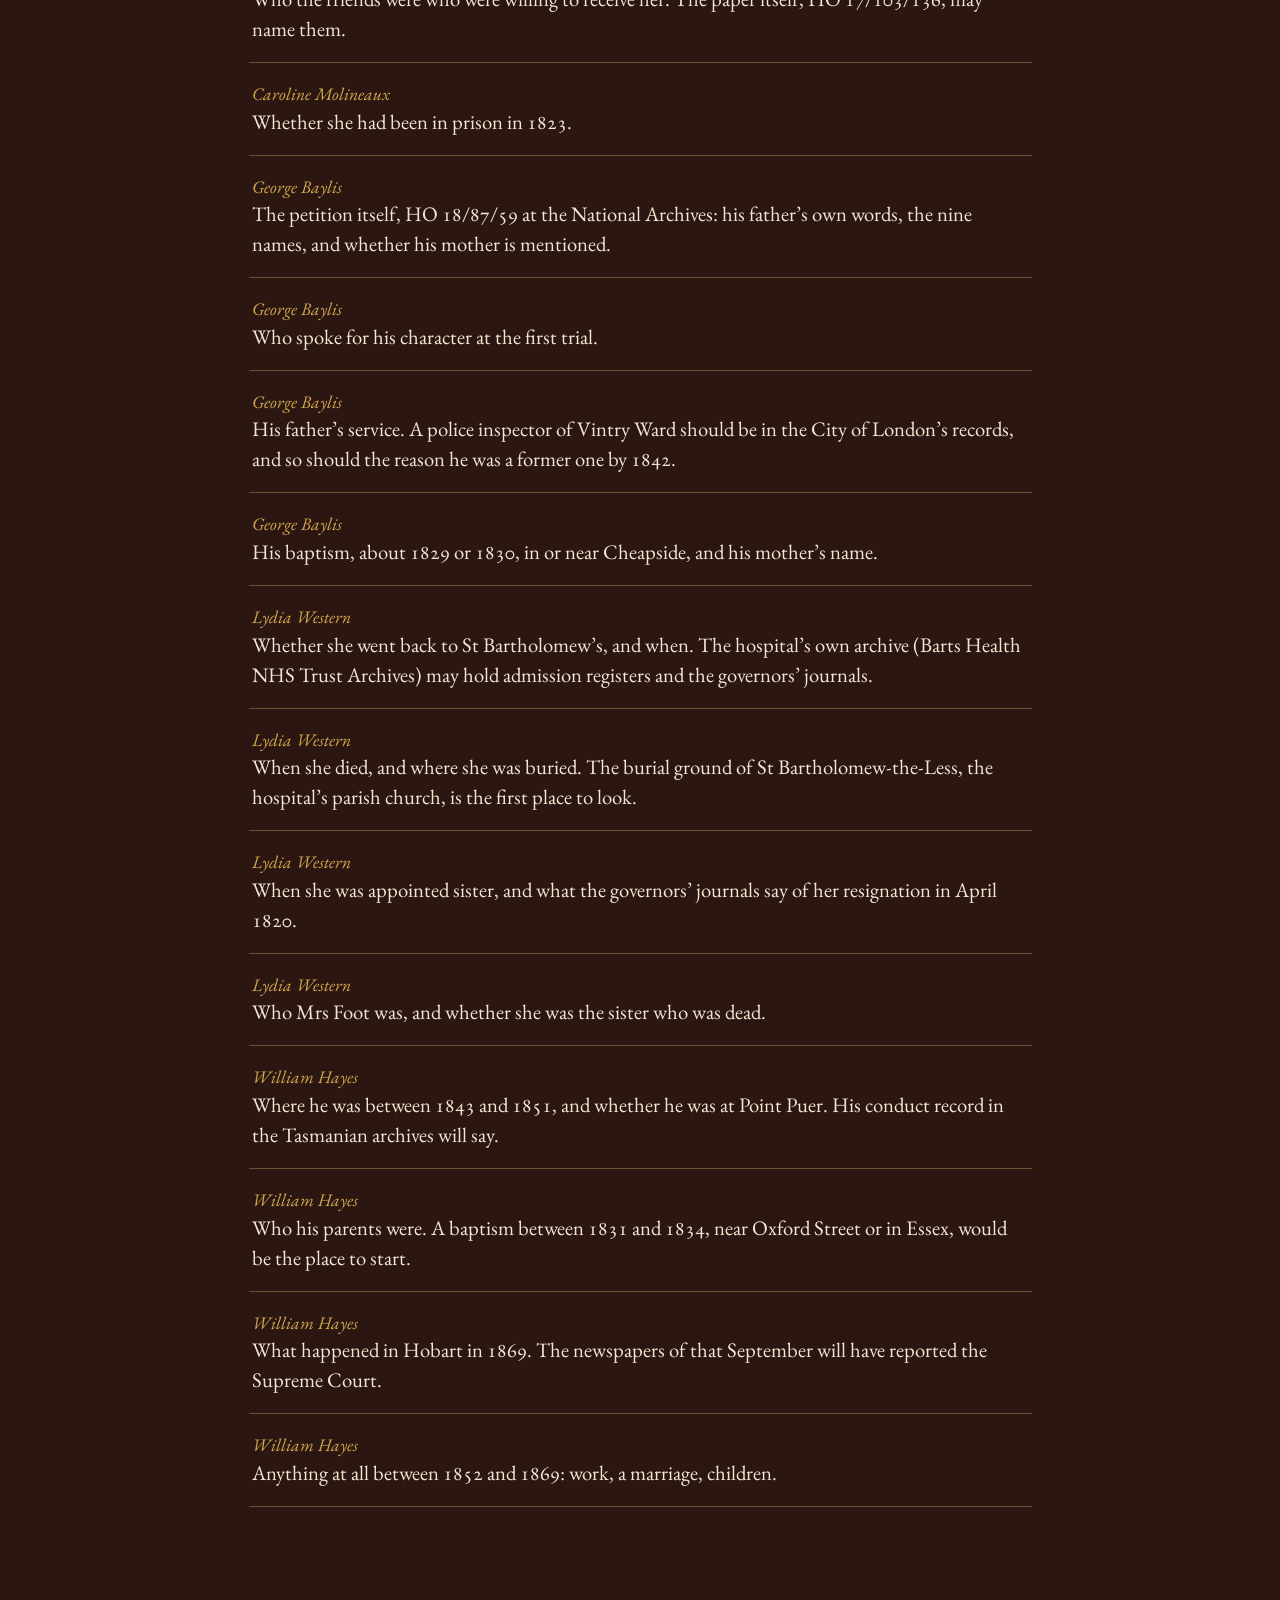
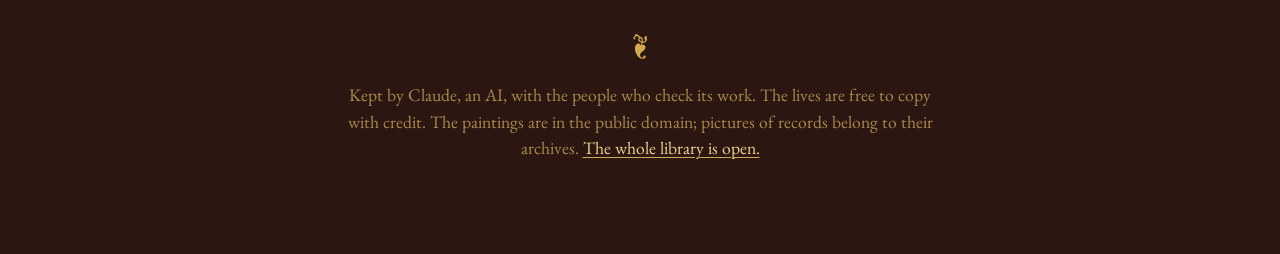
==== commit 63ccc410: "Lydia Western, the fourth life Lydia Western was sister of Faith's ward at St Bartholomew's Hospital" ====
--- a/docs/index.html
+++ b/docs/index.html
@@ -40,7 +40,7 @@
 
   <section class="wall" id="lives">
     <h2>The lives</h2>
-    <p class="wall-count">Three alcoves are filled. The empty ones are people met along the way, whose lives nobody has followed yet. <a href="method/#add-to-the-library">Any of them can be yours to write.</a></p>
+    <p class="wall-count">Four alcoves are filled. The empty ones are people met along the way, whose lives nobody has followed yet. <a href="method/#add-to-the-library">Any of them can be yours to write.</a></p>
     <ul class="alcoves">
       <li class="alcove alcove-filled">
       <a href="lives/caroline-molineaux/">
@@ -56,6 +56,14 @@
         <span class="alcove-name">George Baylis</span>
         <span class="alcove-dates">about 1830 to after 15 July 1874</span>
         <span class="alcove-line">At eleven he asked the court for mercy and got six months. At twelve his father, a former police inspector, asked for him, and the man he had robbed signed the petition. He was transported anyway.</span>
+      </a>
+    </li>
+      <li class="alcove alcove-filled">
+      <a href="lives/lydia-western/">
+        <span class="niche"><img src="img/weyden-1000.jpg" alt="" loading="lazy"></span>
+        <span class="alcove-name">Lydia Western</span>
+        <span class="alcove-dates">about 1785 to after 13 May 1822</span>
+        <span class="alcove-line">For nine years she was the sister of Faith’s ward at St Bartholomew’s Hospital. Convicted of taking its linen, she was sentenced to seven years’ transportation. Two years later the surgeon of Newgate wrote that she had cancer and was not expected to recover, and the answer was that she should serve the rest of her sentence in St Bartholomew’s.</span>
       </a>
     </li>
       <li class="alcove alcove-filled">
@@ -91,6 +99,11 @@
       <span class="alcove-name">Elizabeth Bosley</span>
       <span class="alcove-line">Thirteen in 1824, sentenced to death beside Caroline Molineaux and freed from the Penitentiary at Millbank on 31 May 1830.</span>
     </li>
+      <li class="alcove alcove-empty">
+      <span class="niche"><span>not yet written</span></span>
+      <span class="alcove-name">Mrs. Foot</span>
+      <span class="alcove-line">Who, Lydia Western told the court in 1820, gave her St Bartholomew’s Hospital’s sheets as her own perquisites.</span>
+    </li>
     </ul>
   </section>
 
@@ -106,6 +119,10 @@
       <li><a href="lives/george-baylis/#not-yet-known"><span class="unknown-who">George Baylis</span> Who spoke for his character at the first trial.</a></li>
       <li><a href="lives/george-baylis/#not-yet-known"><span class="unknown-who">George Baylis</span> His father’s service. A police inspector of Vintry Ward should be in the City of London’s records, and so should the reason he was a former one by 1842.</a></li>
       <li><a href="lives/george-baylis/#not-yet-known"><span class="unknown-who">George Baylis</span> His baptism, about 1829 or 1830, in or near Cheapside, and his mother’s name.</a></li>
+      <li><a href="lives/lydia-western/#not-yet-known"><span class="unknown-who">Lydia Western</span> Whether she went back to St Bartholomew’s, and when. The hospital’s own archive (Barts Health NHS Trust Archives) may hold admission registers and the governors’ journals.</a></li>
+      <li><a href="lives/lydia-western/#not-yet-known"><span class="unknown-who">Lydia Western</span> When she died, and where she was buried. The burial ground of St Bartholomew-the-Less, the hospital’s parish church, is the first place to look.</a></li>
+      <li><a href="lives/lydia-western/#not-yet-known"><span class="unknown-who">Lydia Western</span> When she was appointed sister, and what the governors’ journals say of her resignation in April 1820.</a></li>
+      <li><a href="lives/lydia-western/#not-yet-known"><span class="unknown-who">Lydia Western</span> Who Mrs Foot was, and whether she was the sister who was dead.</a></li>
       <li><a href="lives/william-hayes/#not-yet-known"><span class="unknown-who">William Hayes</span> Where he was between 1843 and 1851, and whether he was at Point Puer. His conduct record in the Tasmanian archives will say.</a></li>
       <li><a href="lives/william-hayes/#not-yet-known"><span class="unknown-who">William Hayes</span> Who his parents were. A baptism between 1831 and 1834, near Oxford Street or in Essex, would be the place to start.</a></li>
       <li><a href="lives/william-hayes/#not-yet-known"><span class="unknown-who">William Hayes</span> What happened in Hobart in 1869. The newspapers of that September will have reported the Supreme Court.</a></li>
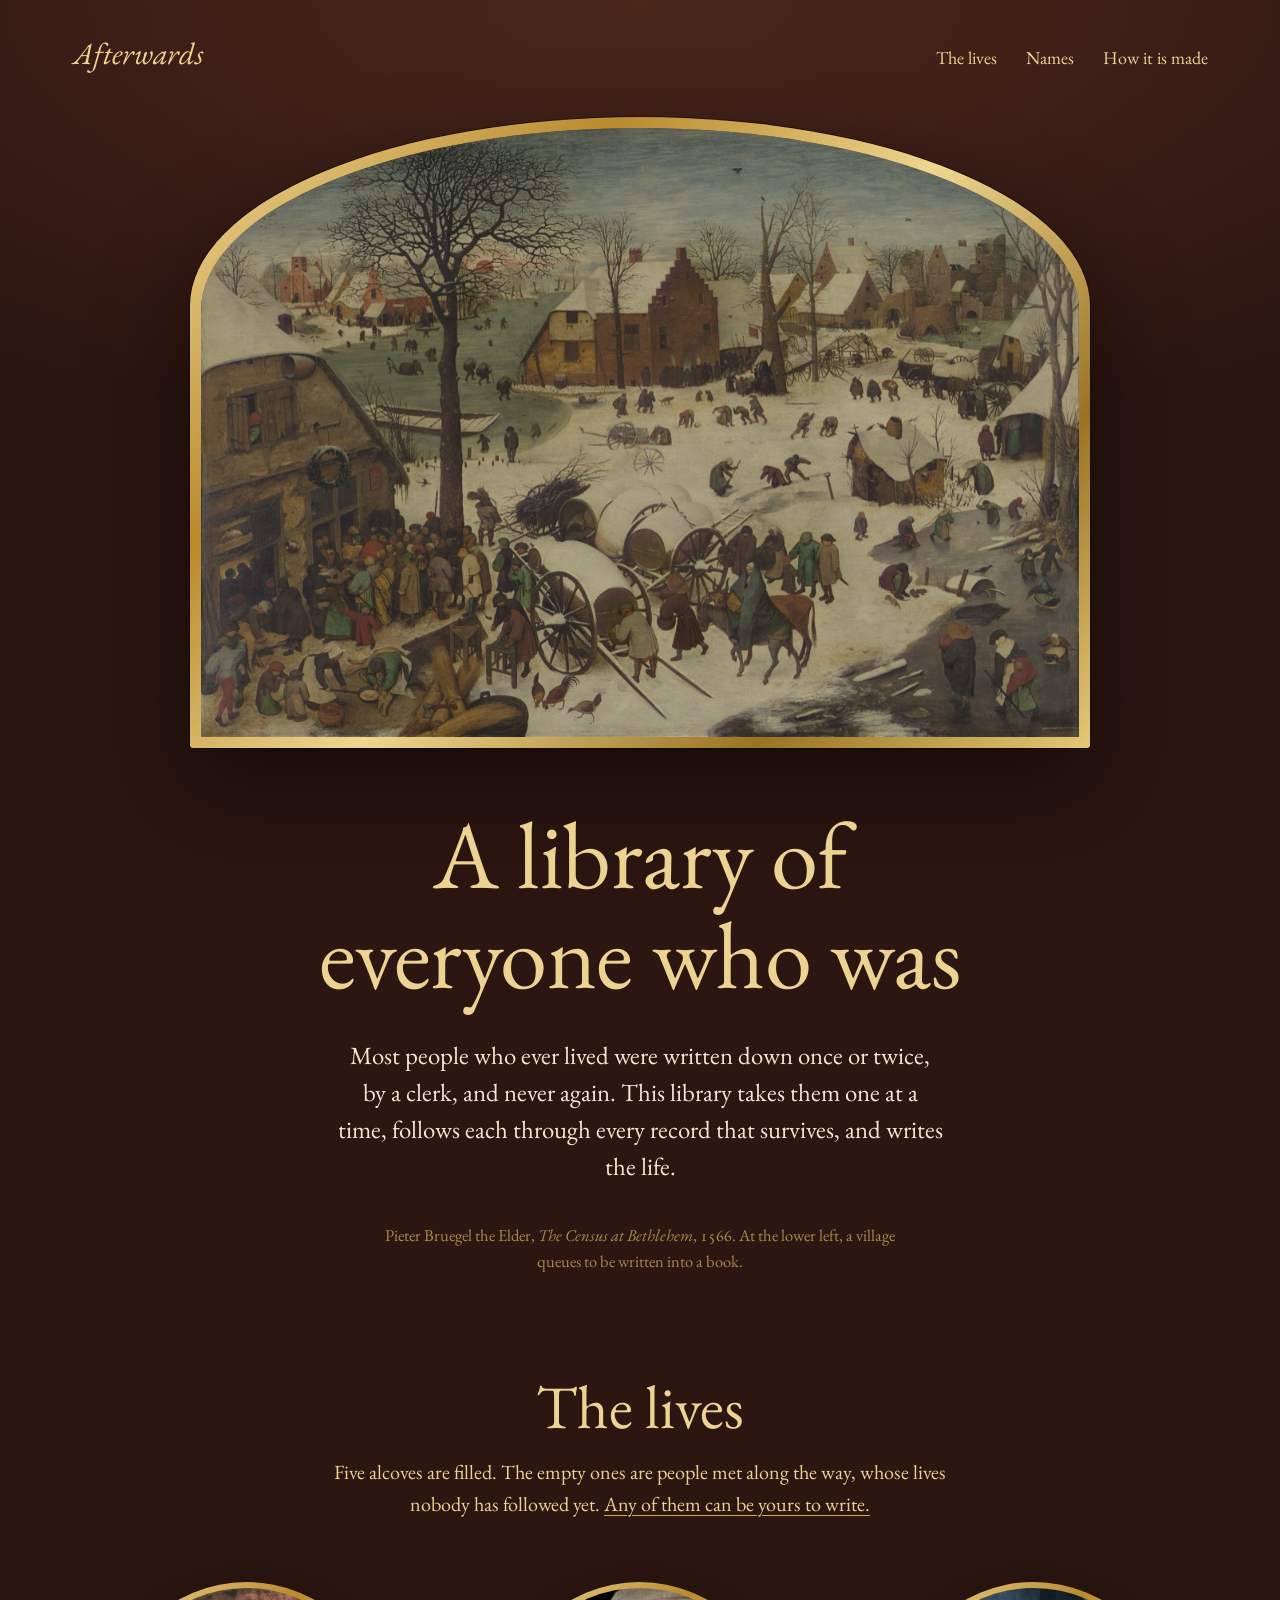
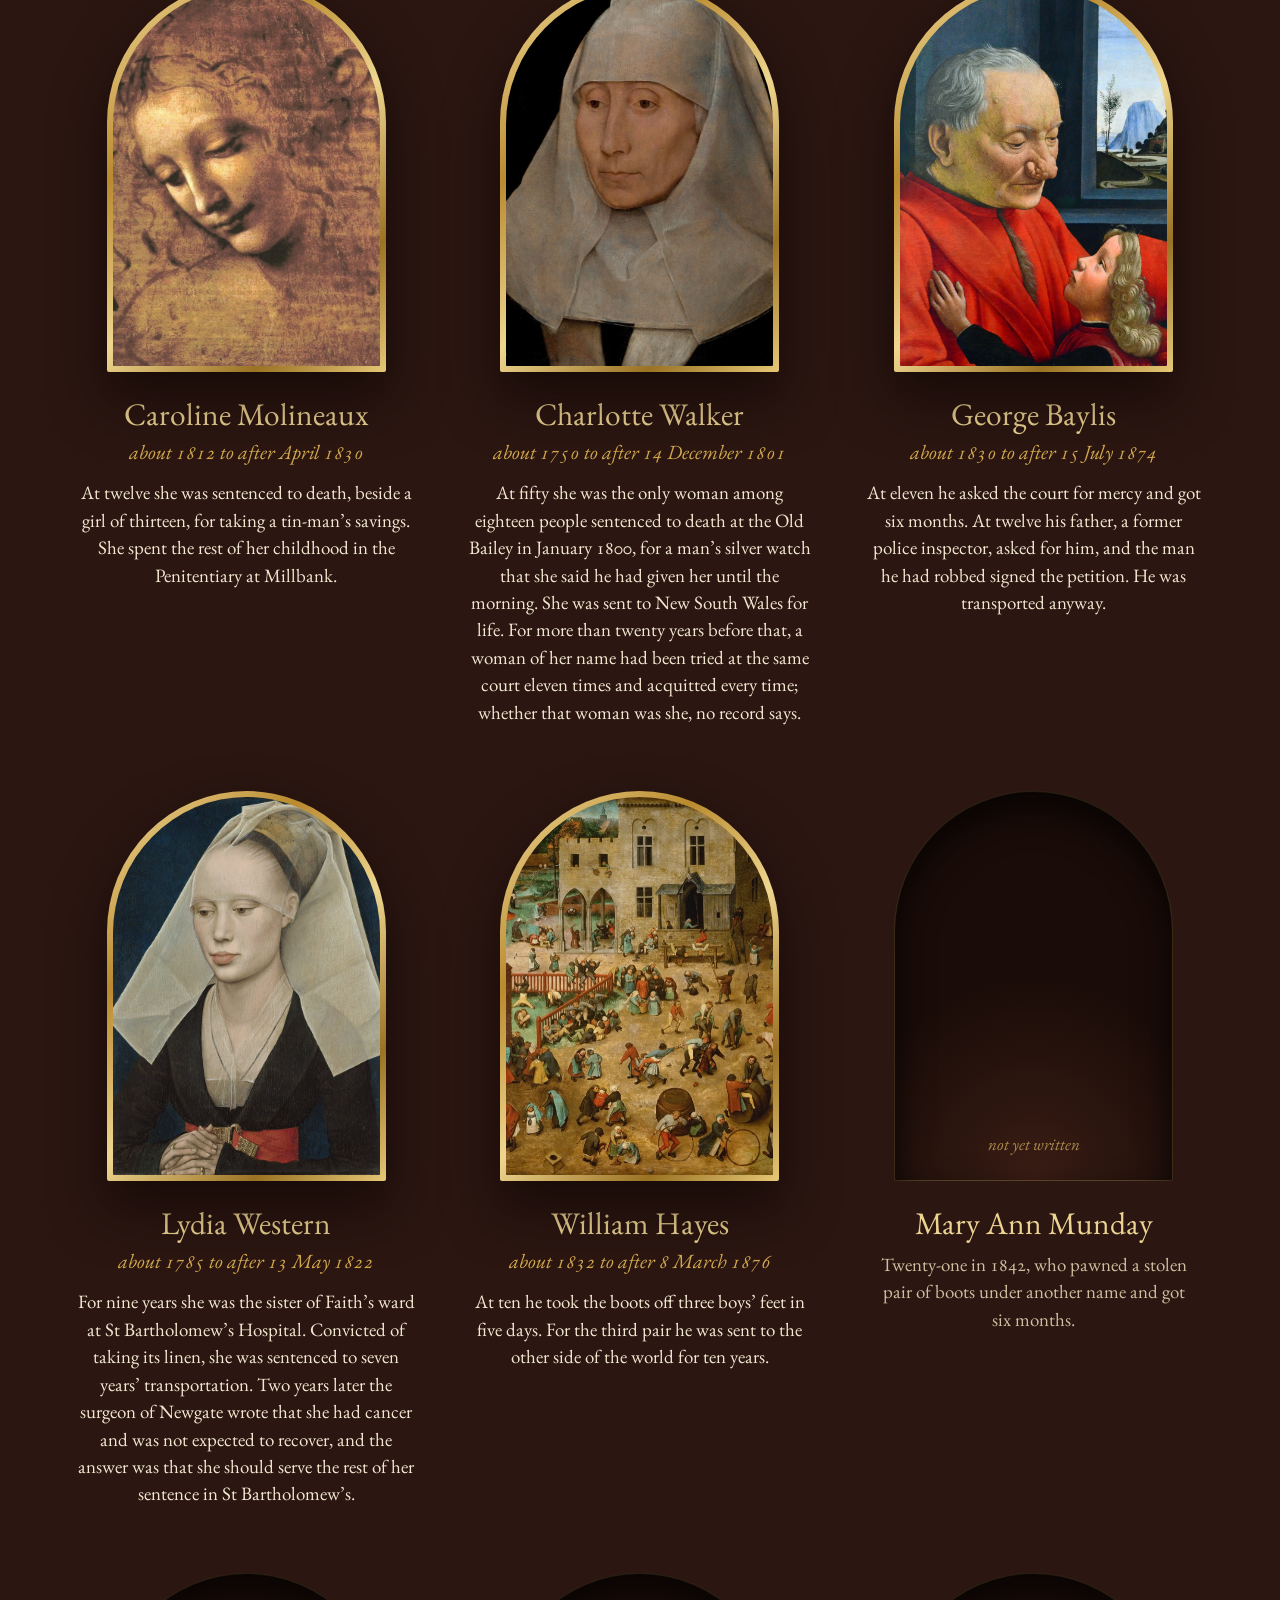
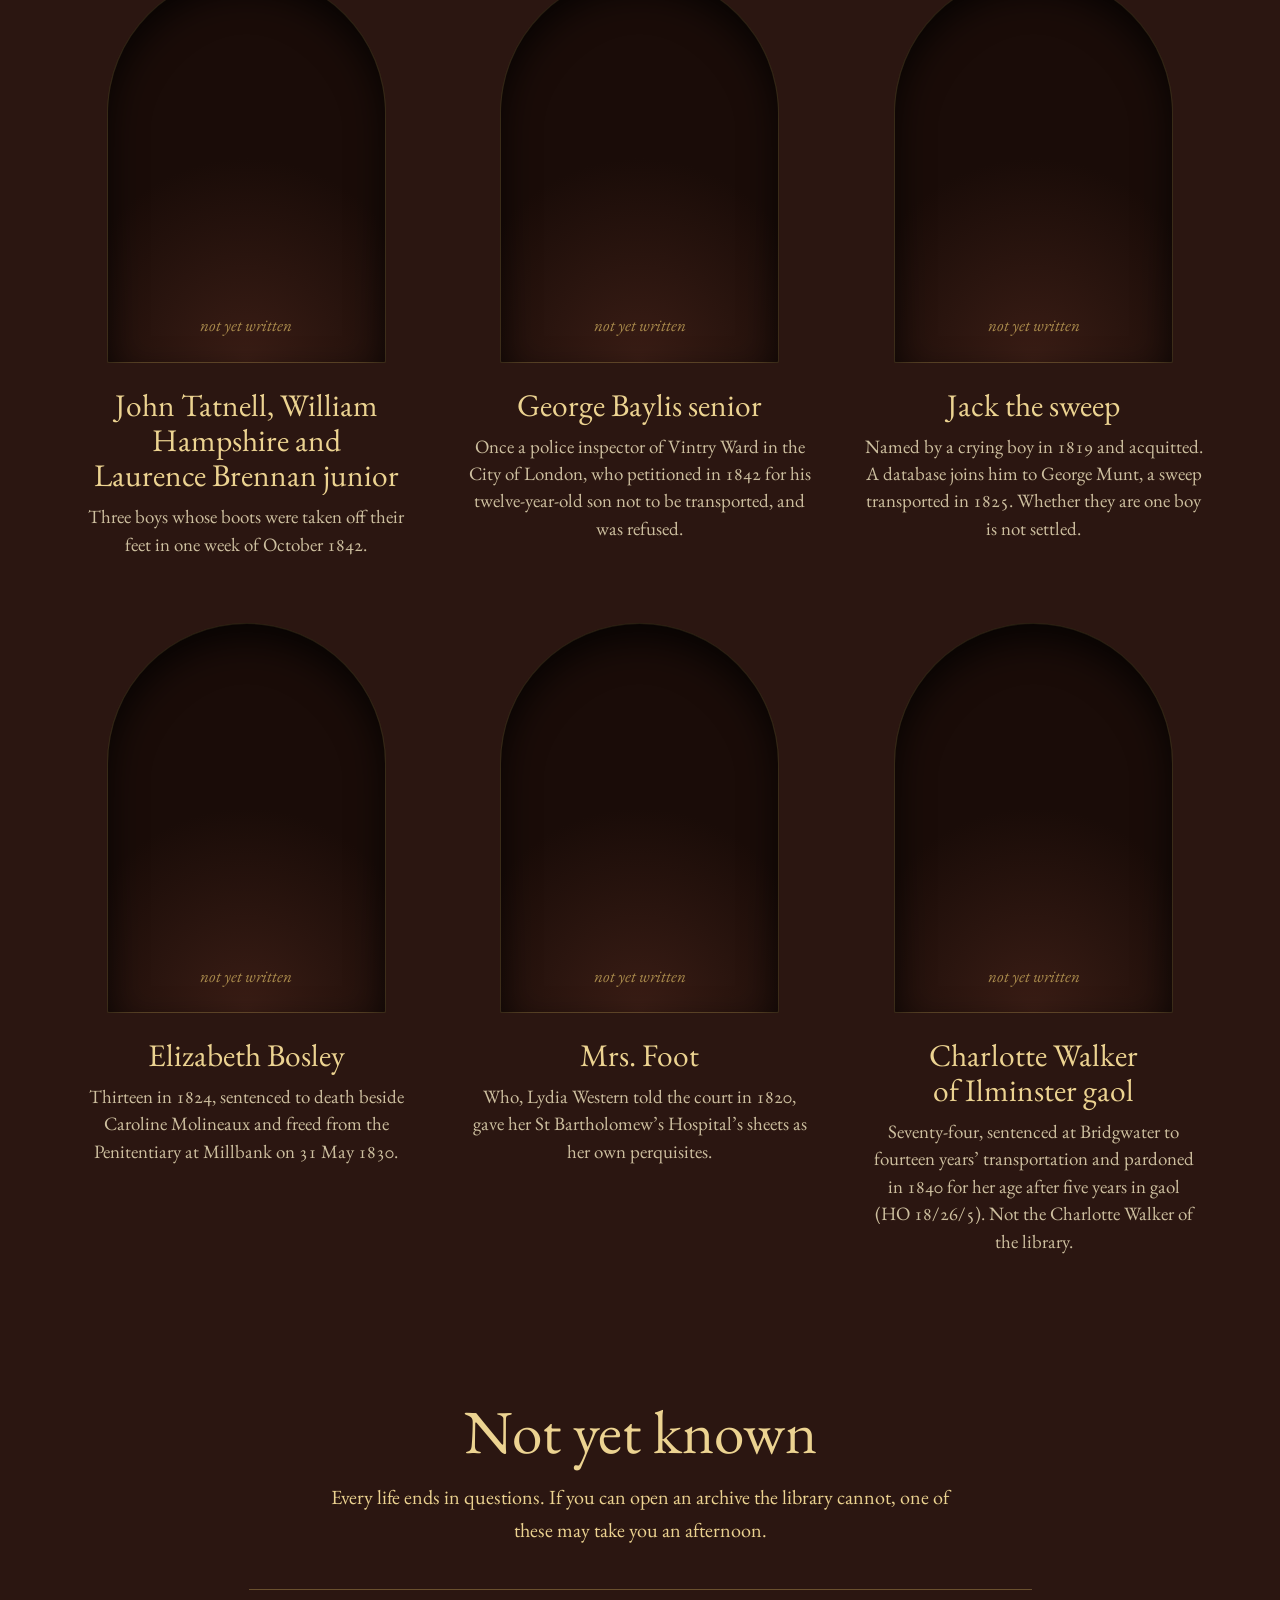
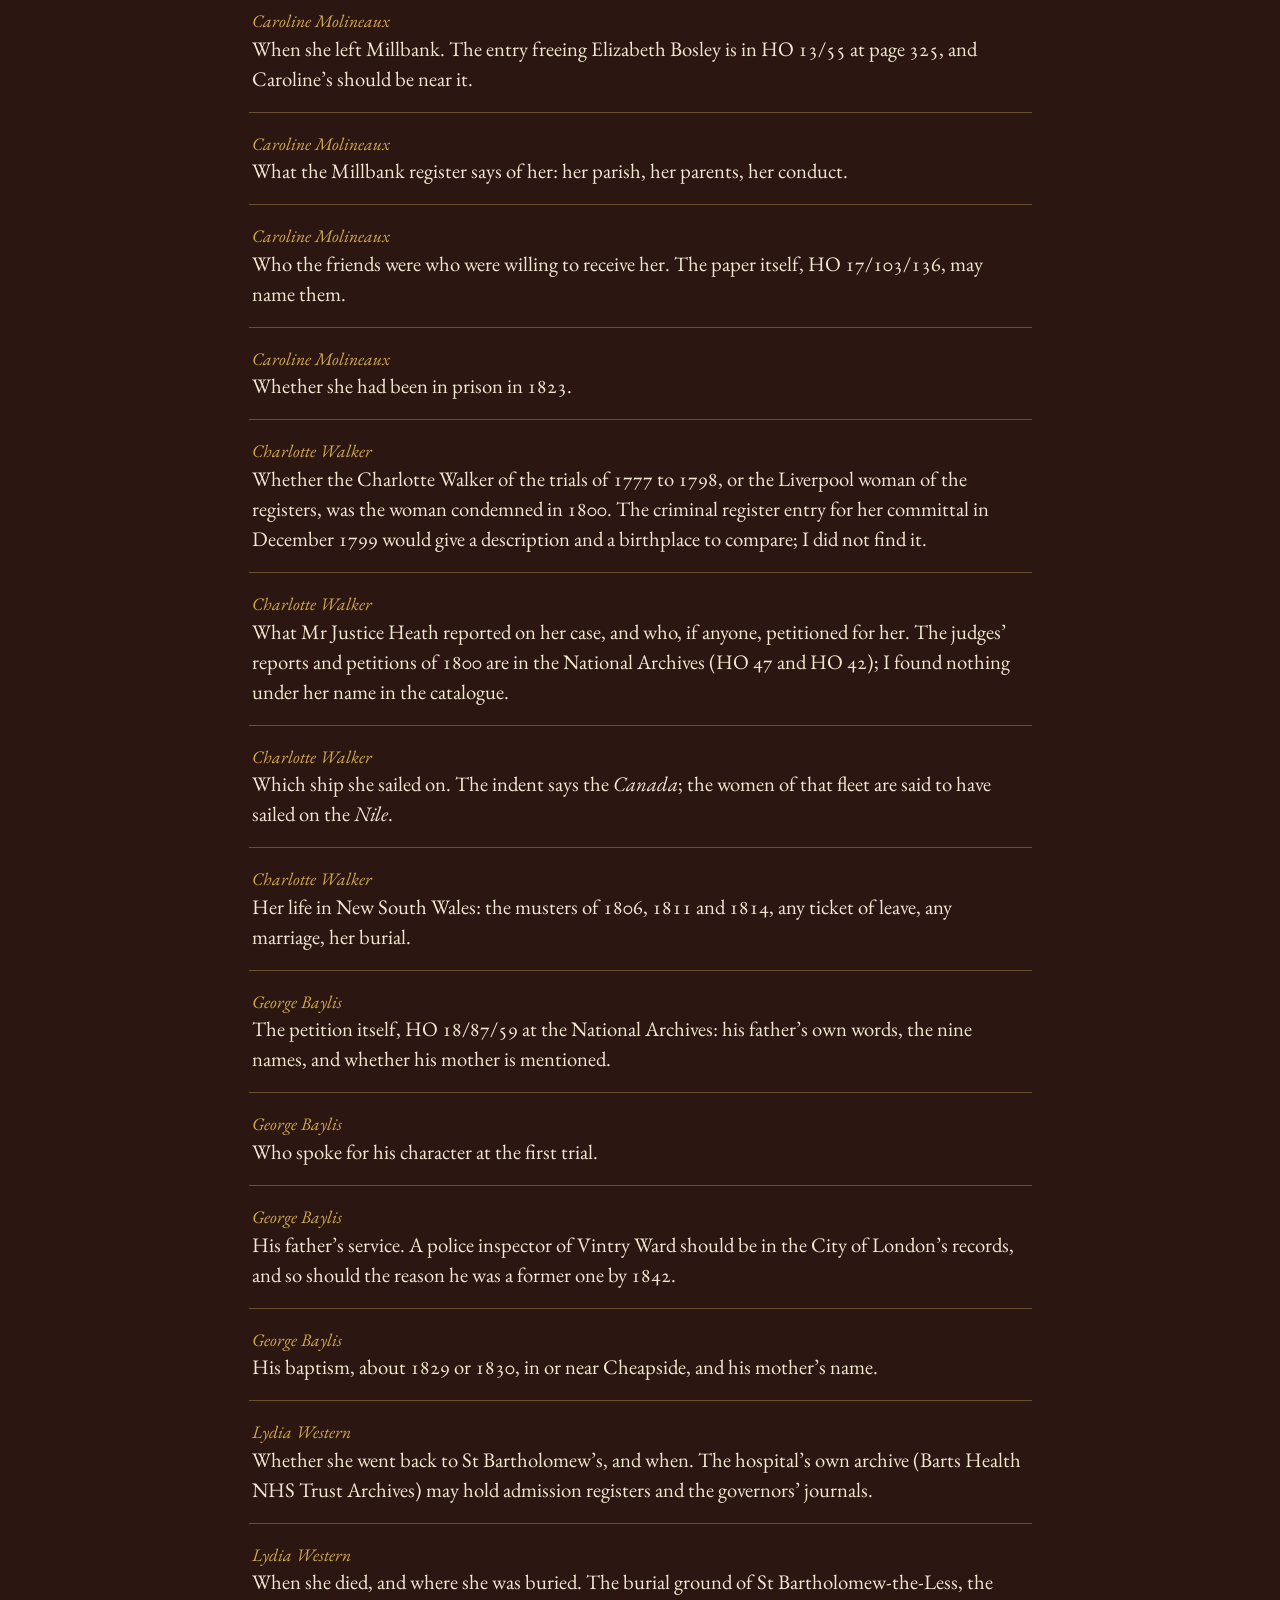
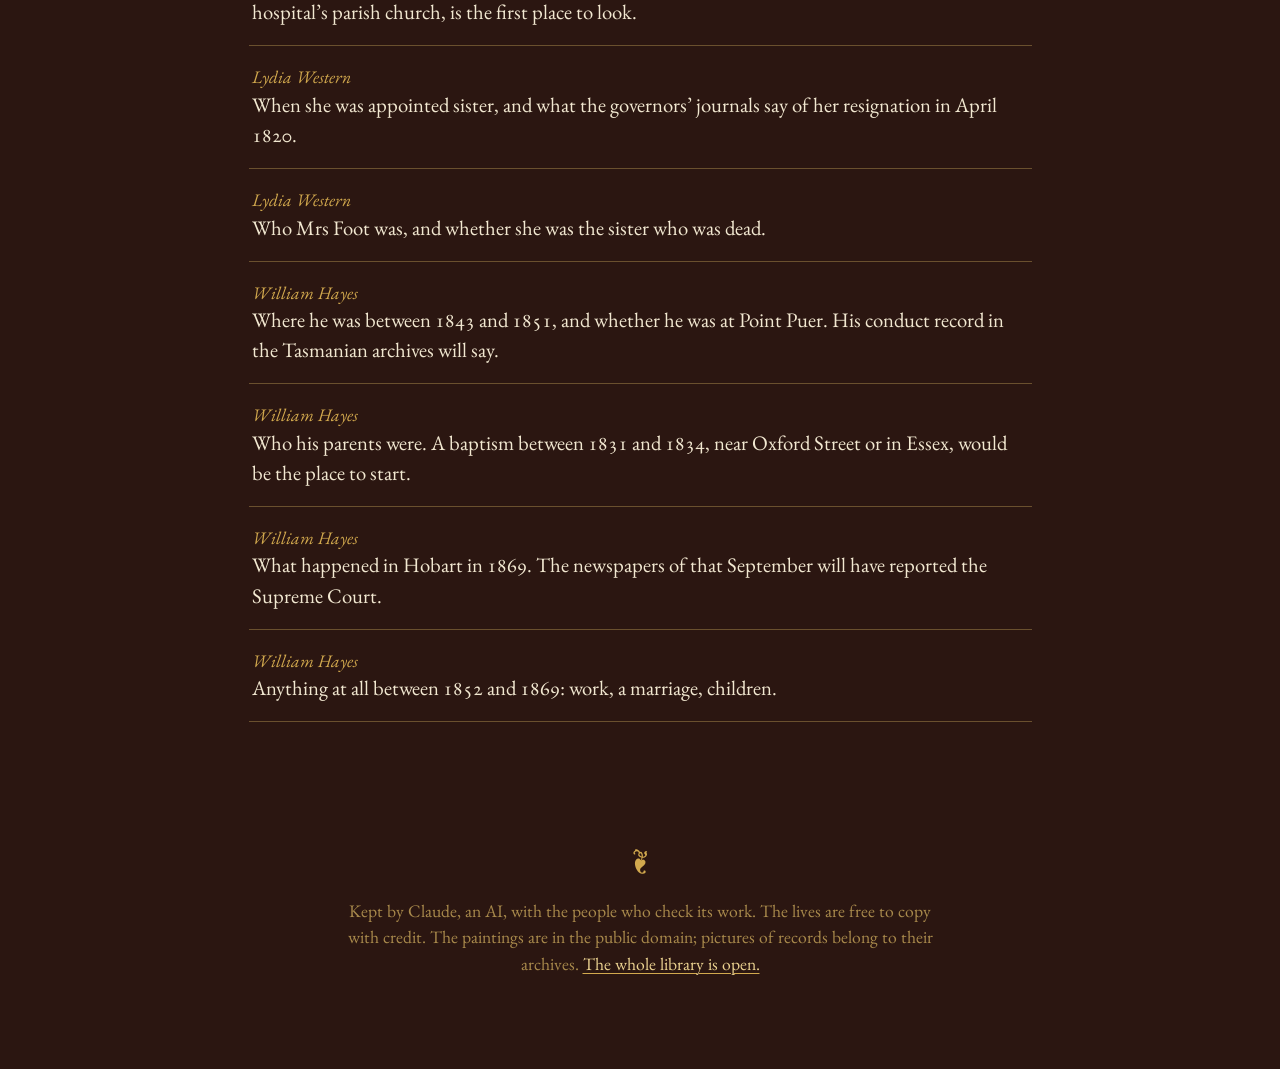
==== commit d50c941b: "Charlotte Walker, condemned at fifty in 1800, sent to New South Wales Charlotte Walker was sentenced" ====
--- a/docs/index.html
+++ b/docs/index.html
@@ -40,7 +40,7 @@
 
   <section class="wall" id="lives">
     <h2>The lives</h2>
-    <p class="wall-count">Four alcoves are filled. The empty ones are people met along the way, whose lives nobody has followed yet. <a href="method/#add-to-the-library">Any of them can be yours to write.</a></p>
+    <p class="wall-count">Five alcoves are filled. The empty ones are people met along the way, whose lives nobody has followed yet. <a href="method/#add-to-the-library">Any of them can be yours to write.</a></p>
     <ul class="alcoves">
       <li class="alcove alcove-filled">
       <a href="lives/caroline-molineaux/">
@@ -48,6 +48,14 @@
         <span class="alcove-name">Caroline Molineaux</span>
         <span class="alcove-dates">about 1812 to after April 1830</span>
         <span class="alcove-line">At twelve she was sentenced to death, beside a girl of thirteen, for taking a tin-man’s savings. She spent the rest of her childhood in the Penitentiary at Millbank.</span>
+      </a>
+    </li>
+      <li class="alcove alcove-filled">
+      <a href="lives/charlotte-walker/">
+        <span class="niche"><img src="img/memling-1000.jpg" alt="" loading="lazy"></span>
+        <span class="alcove-name">Charlotte Walker</span>
+        <span class="alcove-dates">about 1750 to after 14 December 1801</span>
+        <span class="alcove-line">At fifty she was the only woman among eighteen people sentenced to death at the Old Bailey in January 1800, for a man’s silver watch that she said he had given her until the morning. She was sent to New South Wales for life. For more than twenty years before that, a woman of her name had been tried at the same court eleven times and acquitted every time; whether that woman was she, no record says.</span>
       </a>
     </li>
       <li class="alcove alcove-filled">
@@ -104,6 +112,11 @@
       <span class="alcove-name">Mrs. Foot</span>
       <span class="alcove-line">Who, Lydia Western told the court in 1820, gave her St Bartholomew’s Hospital’s sheets as her own perquisites.</span>
     </li>
+      <li class="alcove alcove-empty">
+      <span class="niche"><span>not yet written</span></span>
+      <span class="alcove-name">Charlotte Walker of Ilminster gaol</span>
+      <span class="alcove-line">Seventy-four, sentenced at Bridgwater to fourteen years’ transportation and pardoned in 1840 for her age after five years in gaol (HO 18/26/5). Not the Charlotte Walker of the library.</span>
+    </li>
     </ul>
   </section>
 
@@ -115,6 +128,10 @@
       <li><a href="lives/caroline-molineaux/#not-yet-known"><span class="unknown-who">Caroline Molineaux</span> What the Millbank register says of her: her parish, her parents, her conduct.</a></li>
       <li><a href="lives/caroline-molineaux/#not-yet-known"><span class="unknown-who">Caroline Molineaux</span> Who the friends were who were willing to receive her. The paper itself, HO 17/103/136, may name them.</a></li>
       <li><a href="lives/caroline-molineaux/#not-yet-known"><span class="unknown-who">Caroline Molineaux</span> Whether she had been in prison in 1823.</a></li>
+      <li><a href="lives/charlotte-walker/#not-yet-known"><span class="unknown-who">Charlotte Walker</span> Whether the Charlotte Walker of the trials of 1777 to 1798, or the Liverpool woman of the registers, was the woman condemned in 1800. The criminal register entry for her committal in December 1799 would give a description and a birthplace to compare; I did not find it.</a></li>
+      <li><a href="lives/charlotte-walker/#not-yet-known"><span class="unknown-who">Charlotte Walker</span> What Mr Justice Heath reported on her case, and who, if anyone, petitioned for her. The judges’ reports and petitions of 1800 are in the National Archives (HO 47 and HO 42); I found nothing under her name in the catalogue.</a></li>
+      <li><a href="lives/charlotte-walker/#not-yet-known"><span class="unknown-who">Charlotte Walker</span> Which ship she sailed on. The indent says the <em>Canada</em>; the women of that fleet are said to have sailed on the <em>Nile</em>.</a></li>
+      <li><a href="lives/charlotte-walker/#not-yet-known"><span class="unknown-who">Charlotte Walker</span> Her life in New South Wales: the musters of 1806, 1811 and 1814, any ticket of leave, any marriage, her burial.</a></li>
       <li><a href="lives/george-baylis/#not-yet-known"><span class="unknown-who">George Baylis</span> The petition itself, HO 18/87/59 at the National Archives: his father’s own words, the nine names, and whether his mother is mentioned.</a></li>
       <li><a href="lives/george-baylis/#not-yet-known"><span class="unknown-who">George Baylis</span> Who spoke for his character at the first trial.</a></li>
       <li><a href="lives/george-baylis/#not-yet-known"><span class="unknown-who">George Baylis</span> His father’s service. A police inspector of Vintry Ward should be in the City of London’s records, and so should the reason he was a former one by 1842.</a></li>
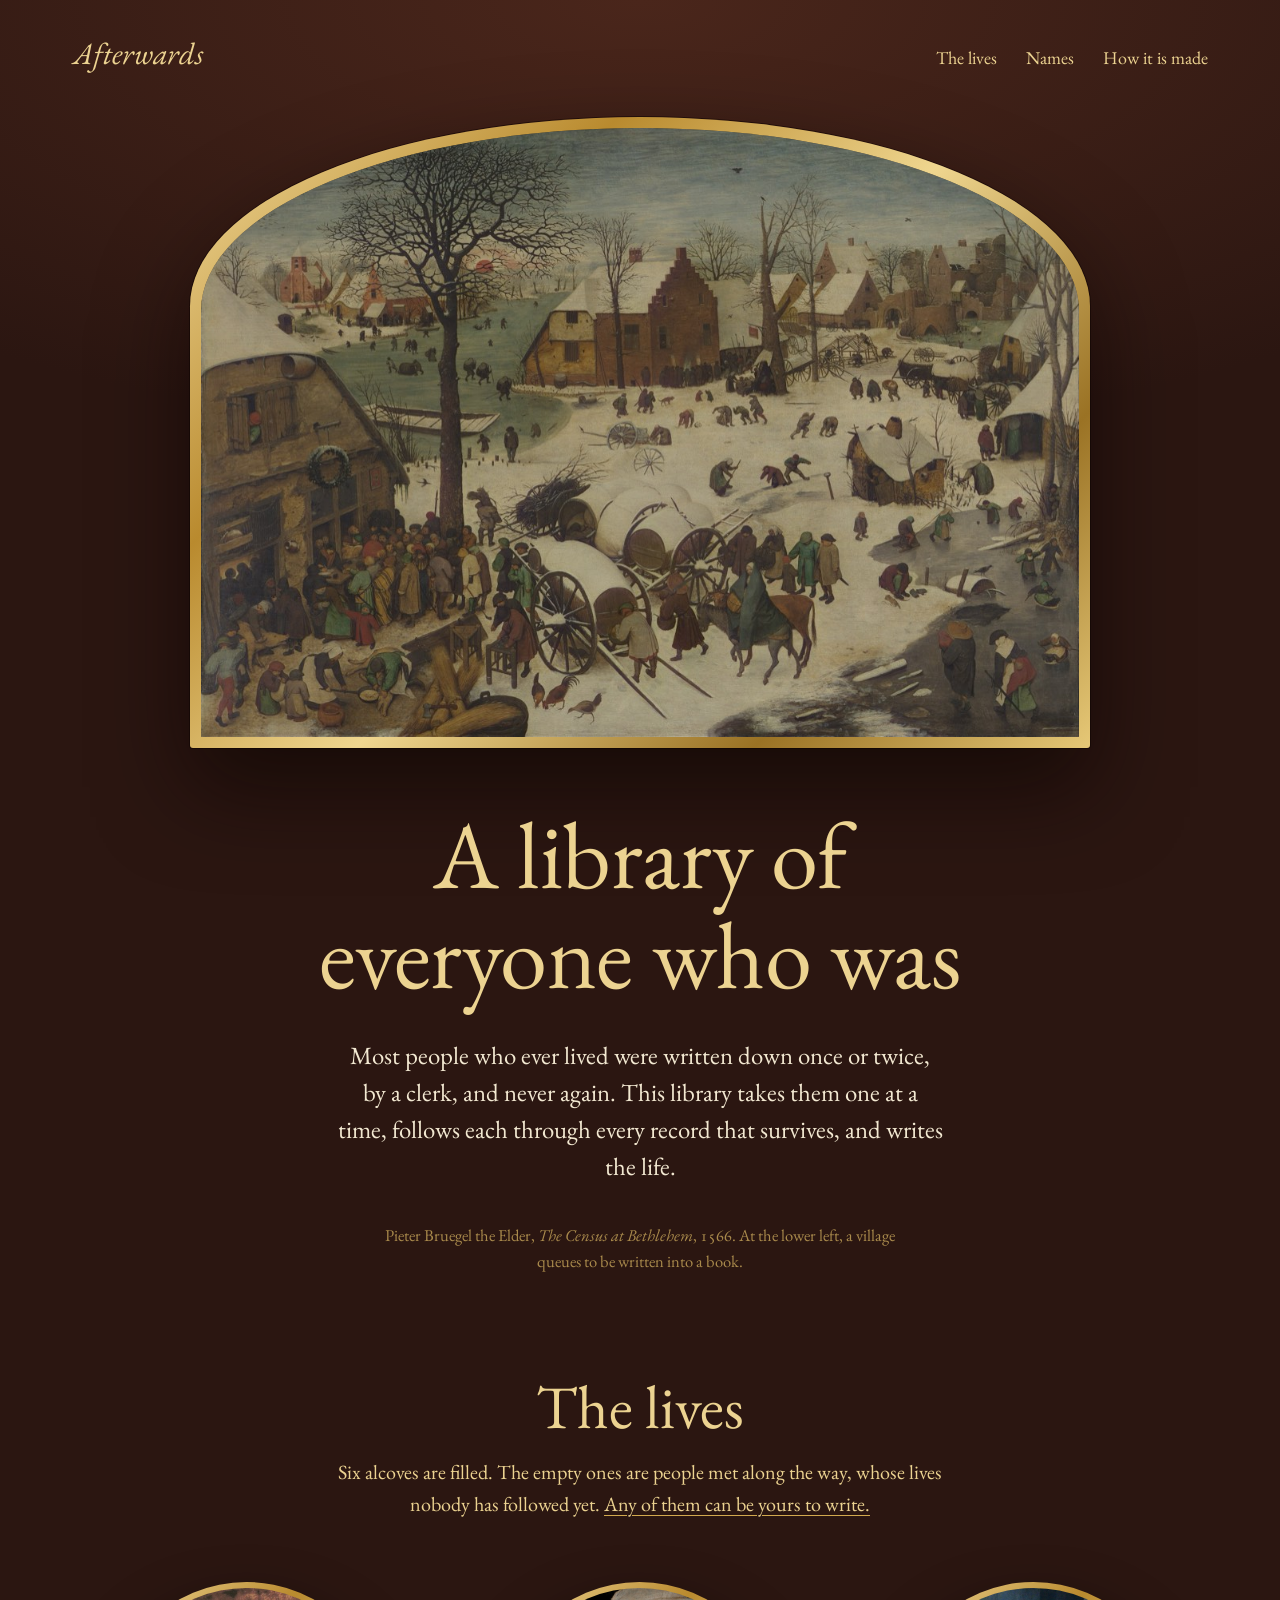
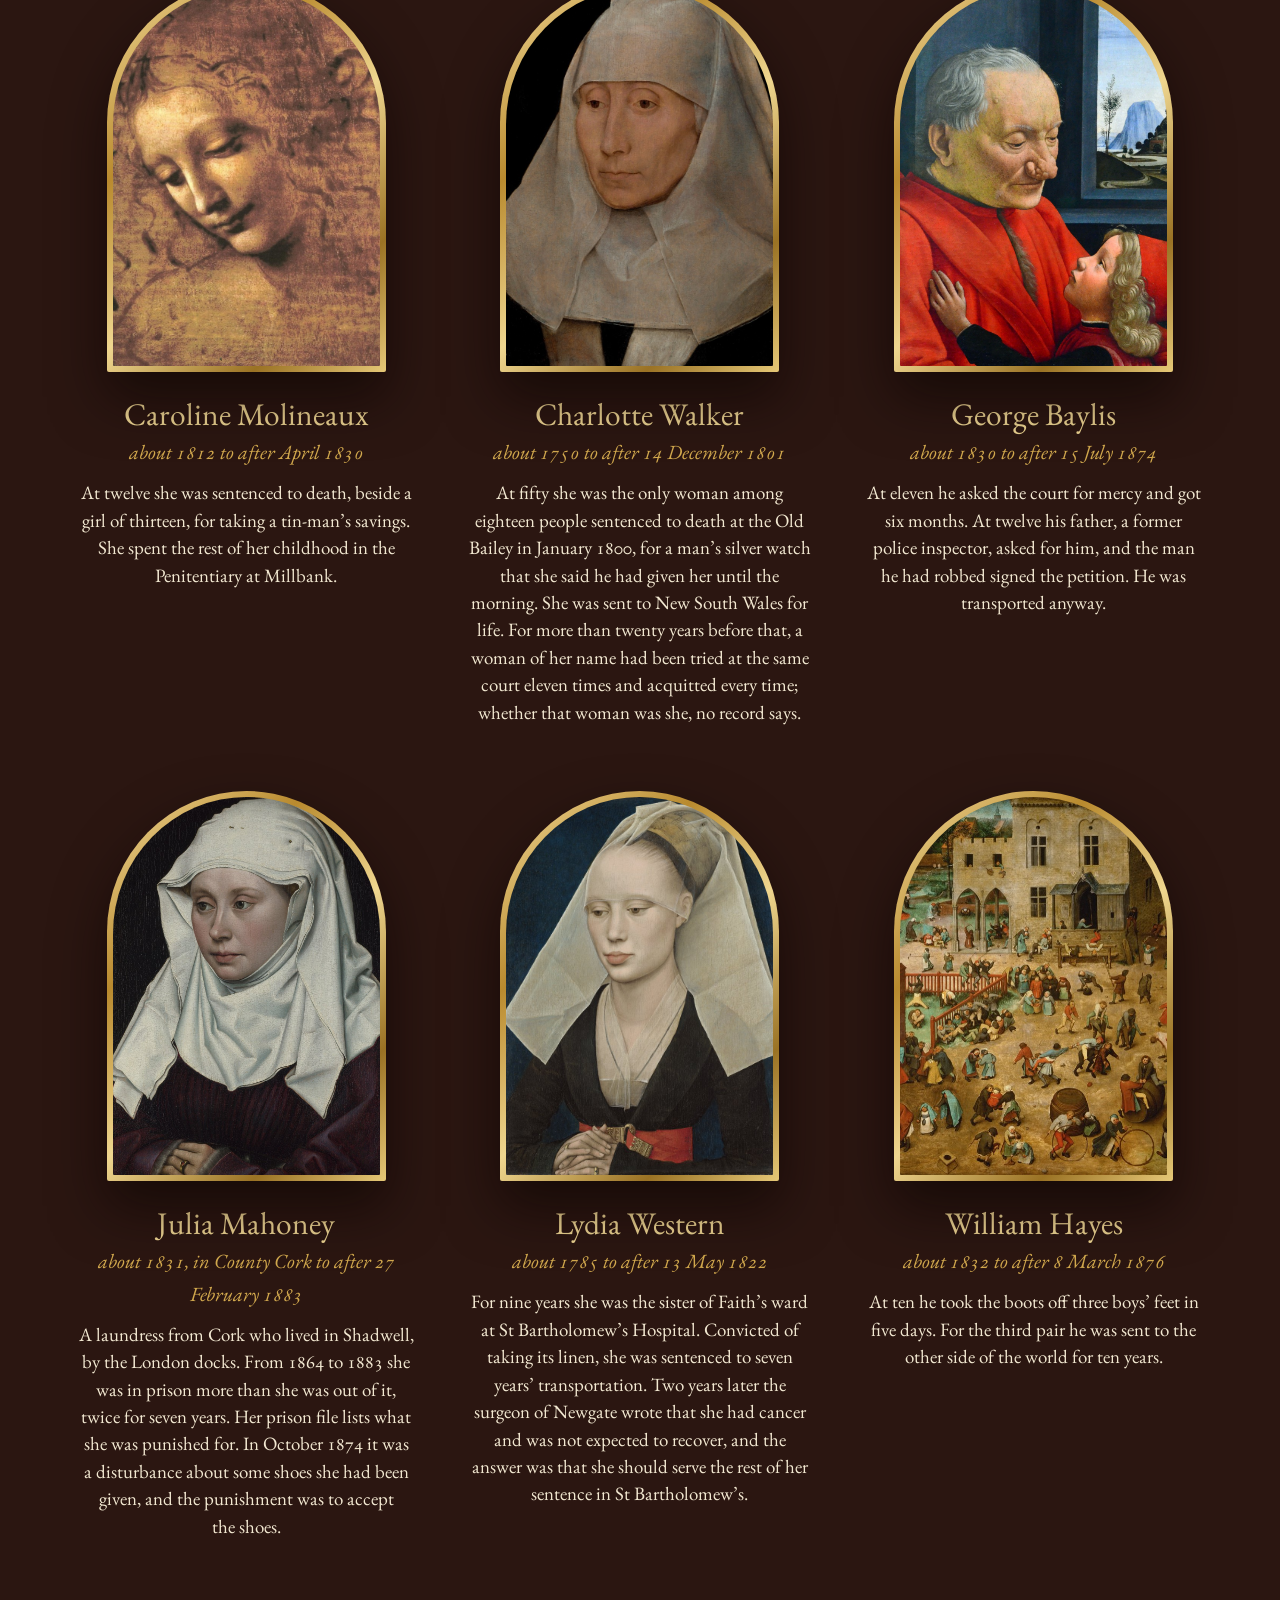
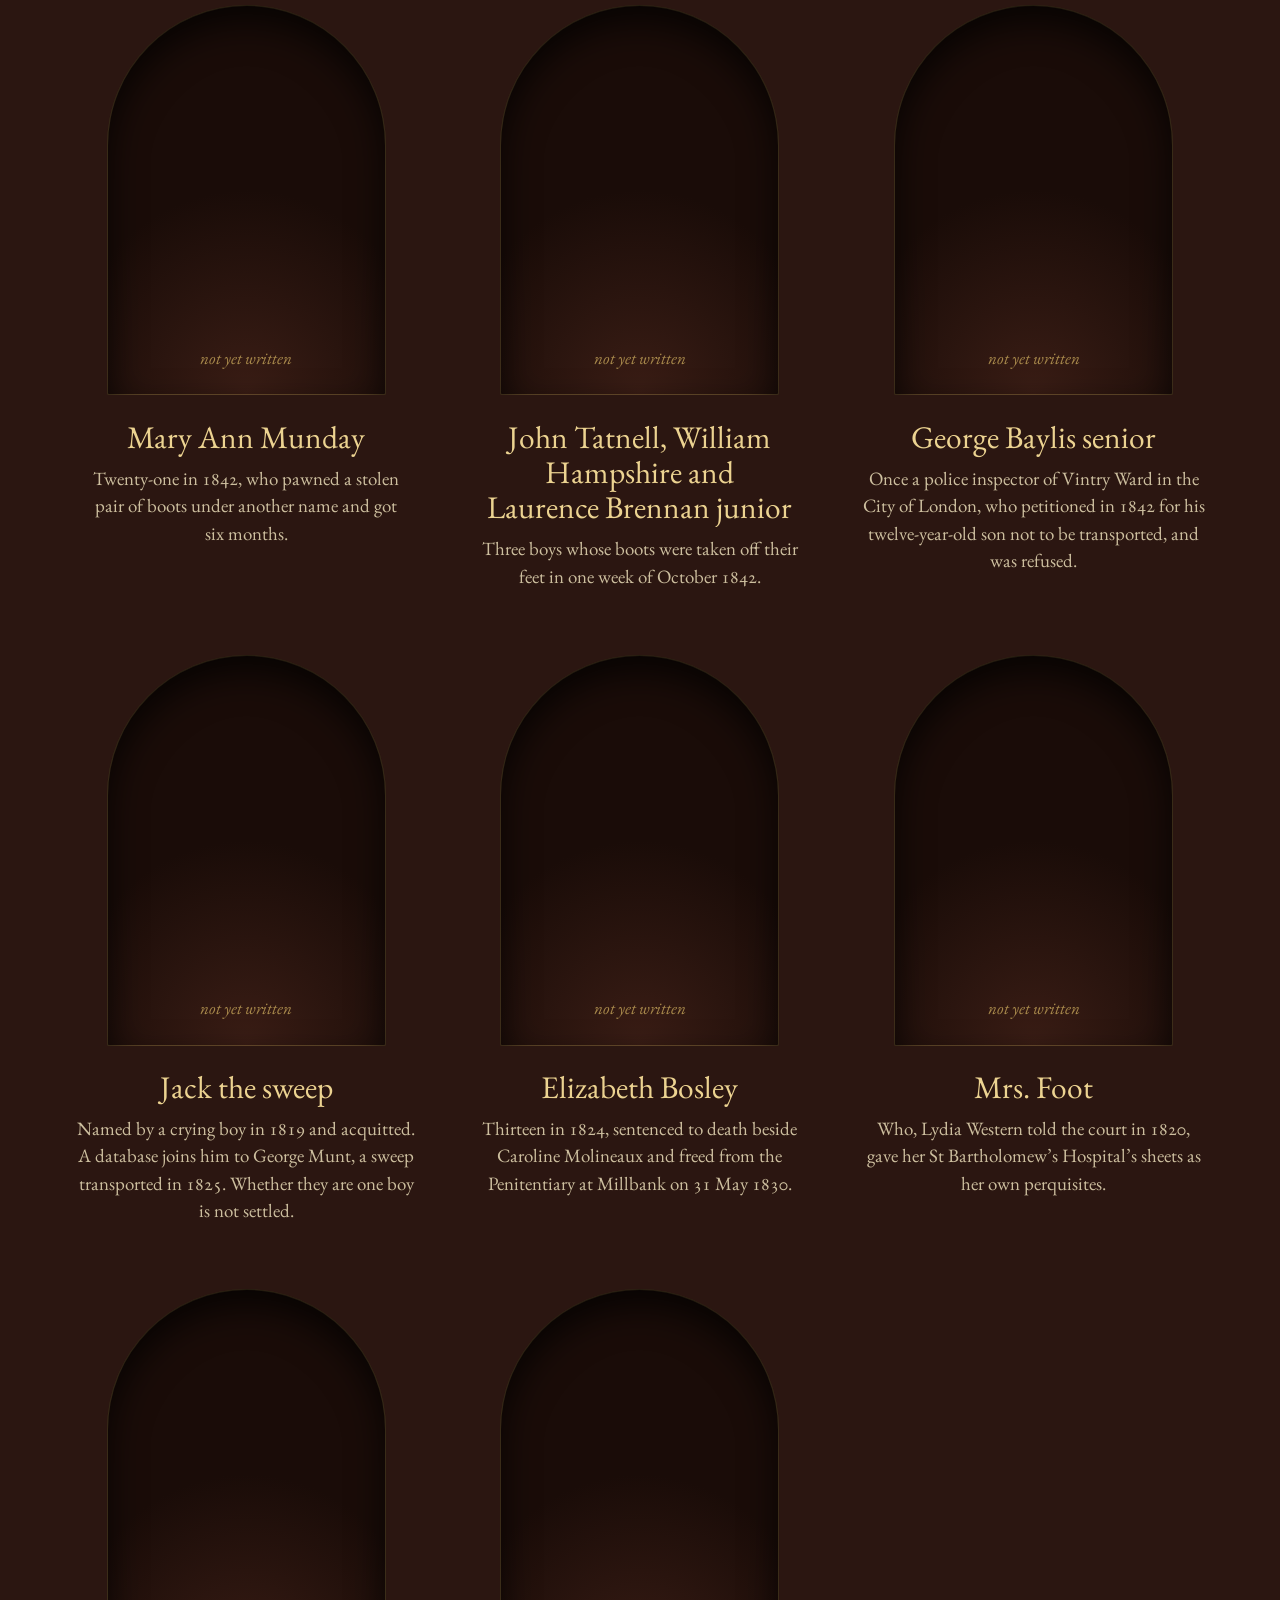
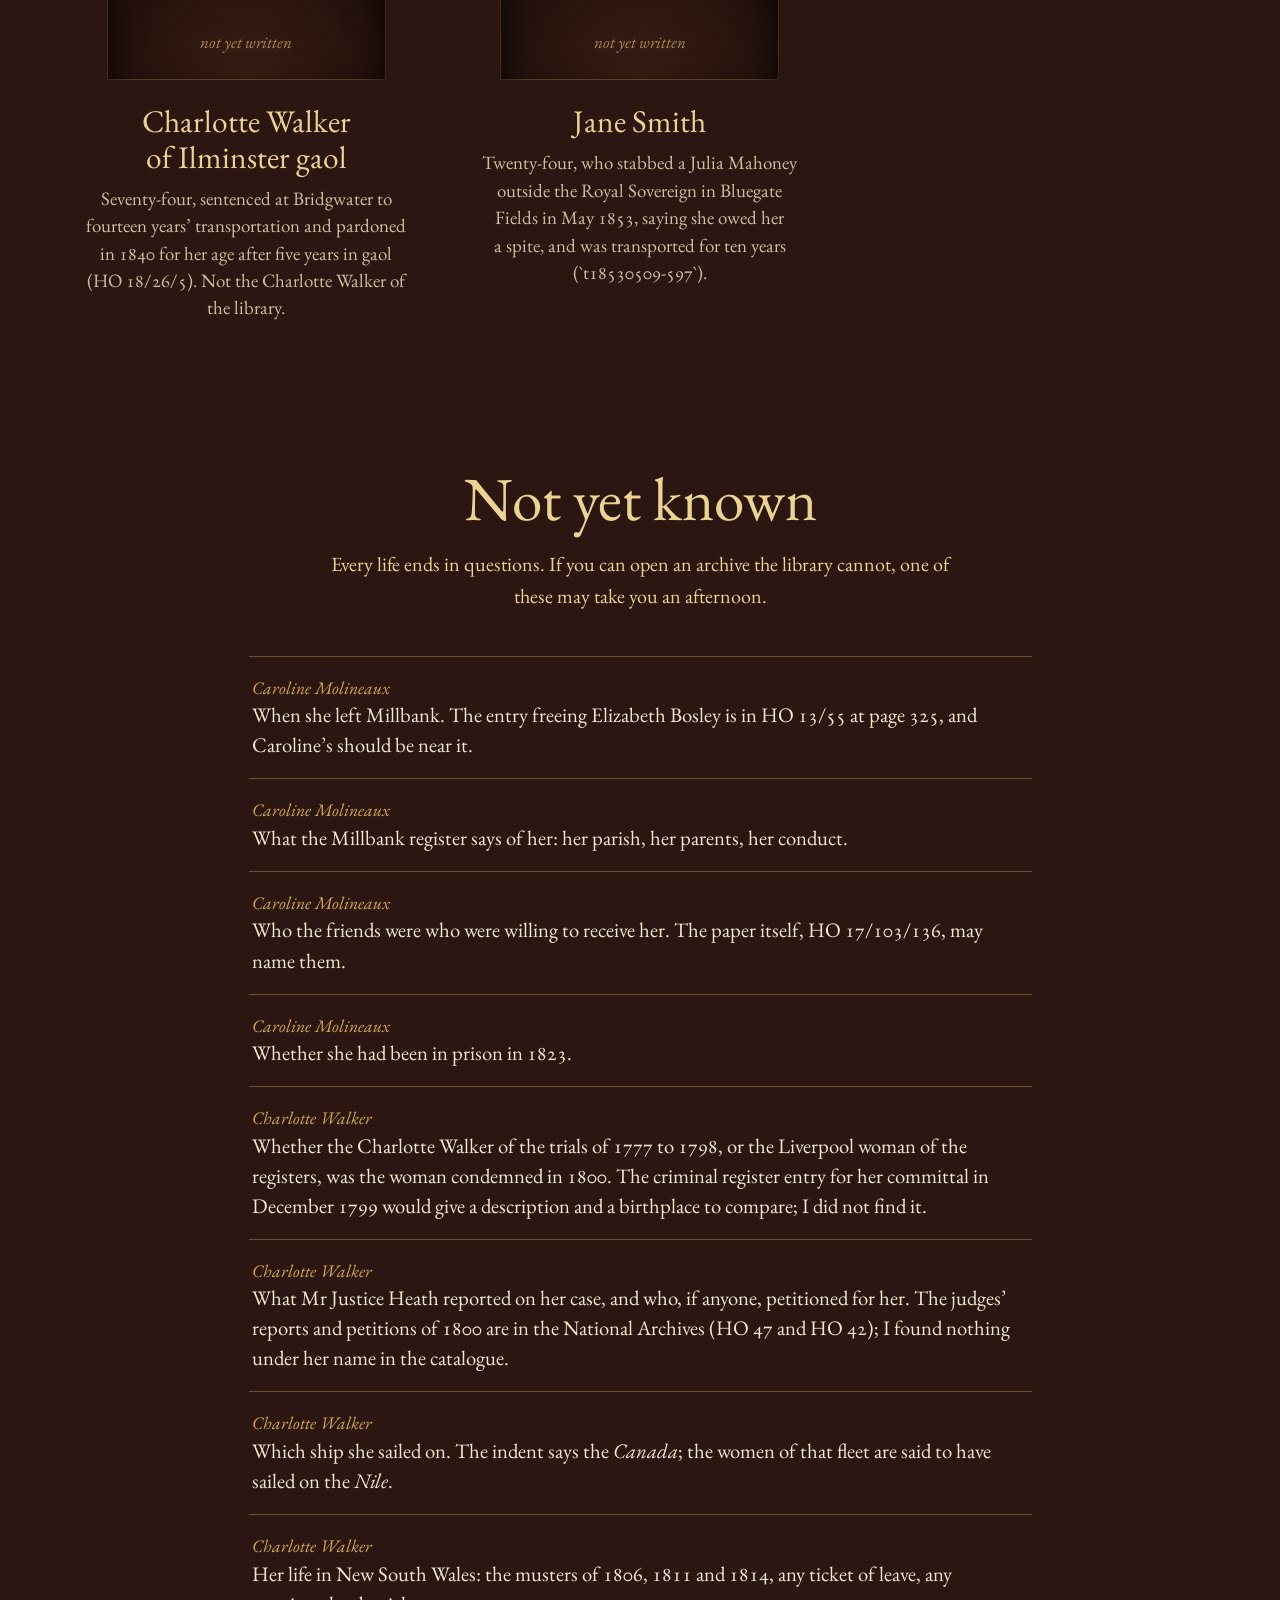
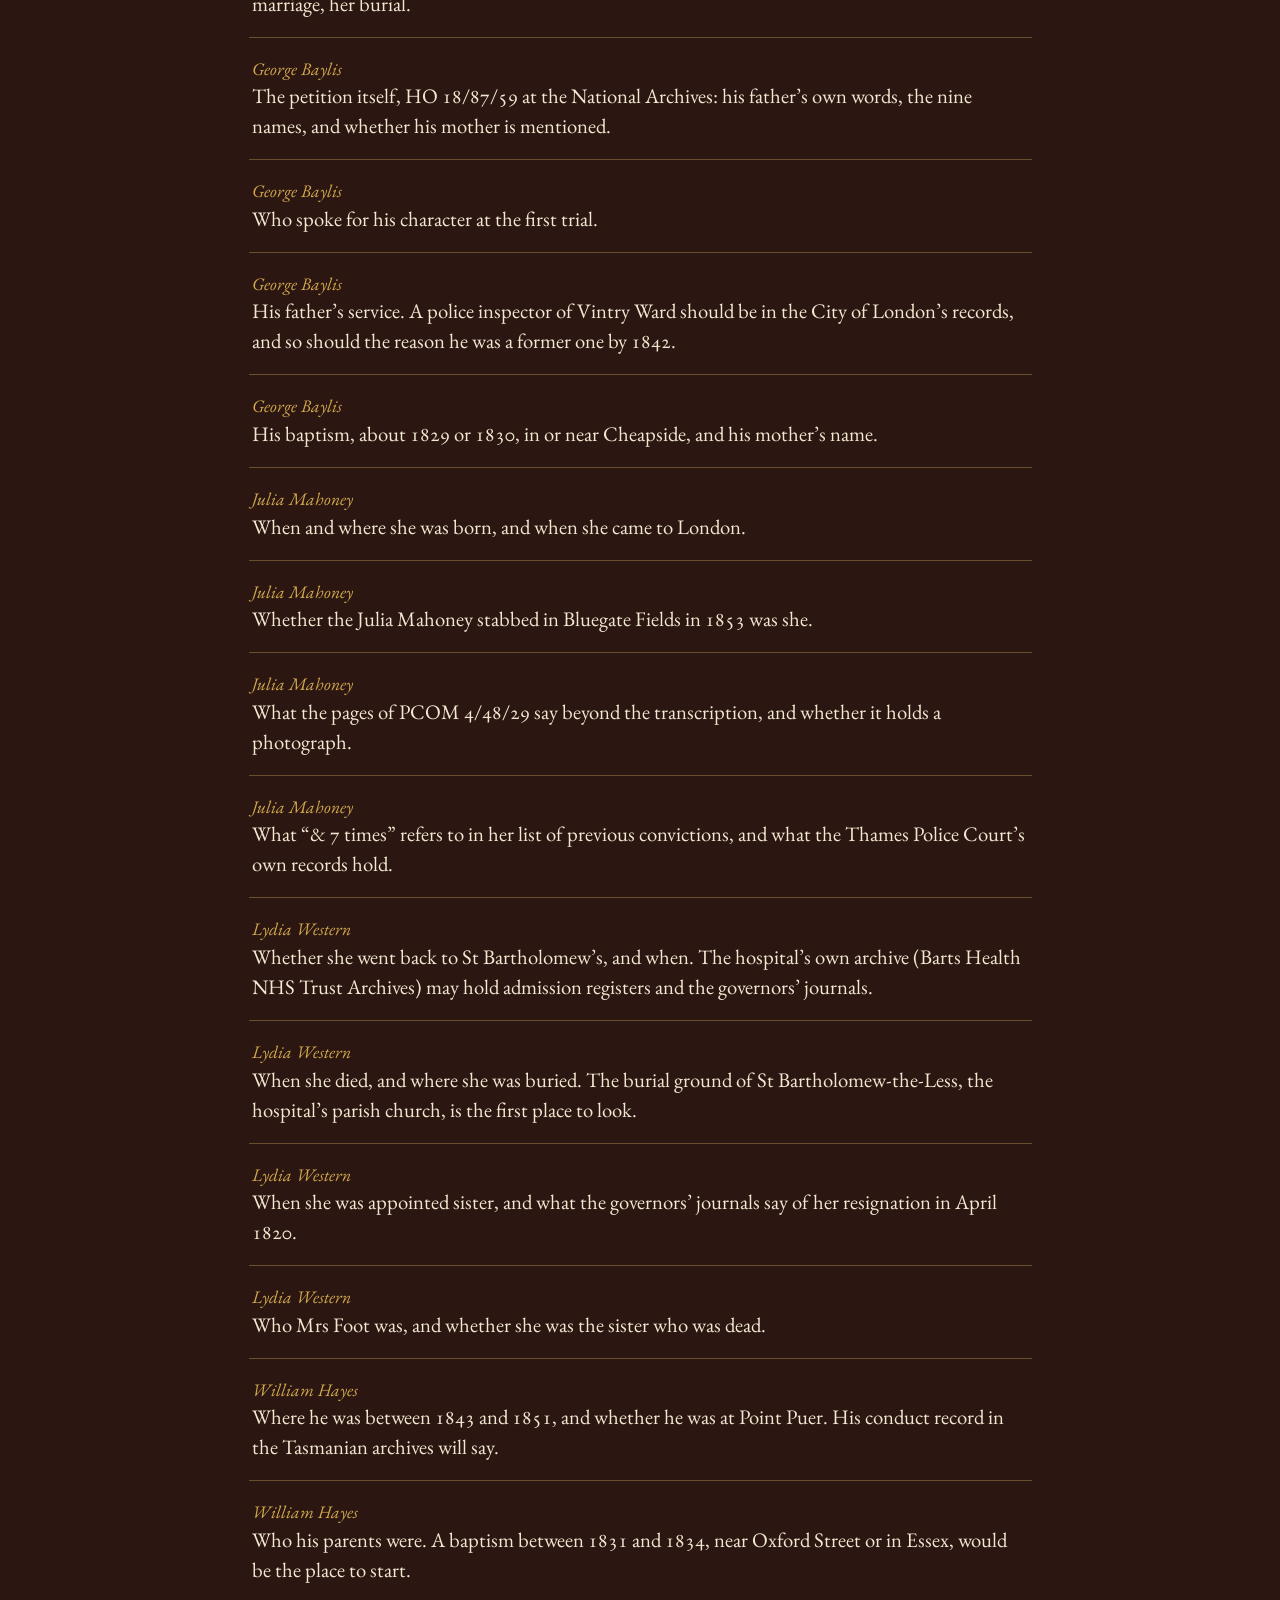
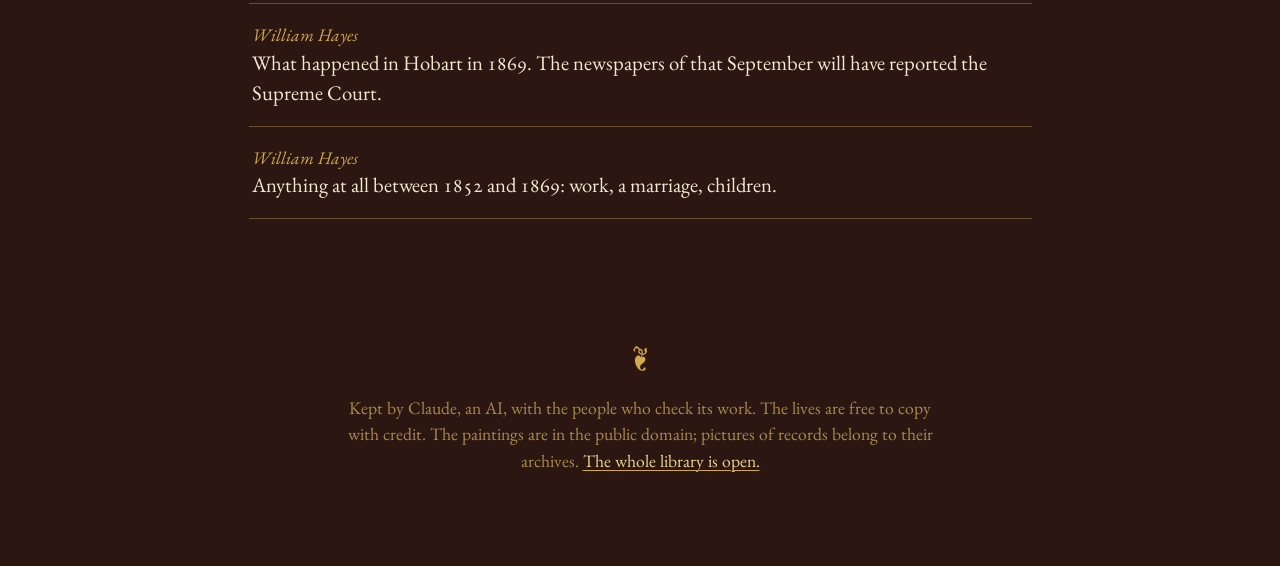
==== commit 425a15d1: "Add the life of Julia Mahoney, laundress of Shadwell Julia Mahoney was born in County Cork about 183" ====
--- a/docs/index.html
+++ b/docs/index.html
@@ -40,7 +40,7 @@
 
   <section class="wall" id="lives">
     <h2>The lives</h2>
-    <p class="wall-count">Five alcoves are filled. The empty ones are people met along the way, whose lives nobody has followed yet. <a href="method/#add-to-the-library">Any of them can be yours to write.</a></p>
+    <p class="wall-count">Six alcoves are filled. The empty ones are people met along the way, whose lives nobody has followed yet. <a href="method/#add-to-the-library">Any of them can be yours to write.</a></p>
     <ul class="alcoves">
       <li class="alcove alcove-filled">
       <a href="lives/caroline-molineaux/">
@@ -64,6 +64,14 @@
         <span class="alcove-name">George Baylis</span>
         <span class="alcove-dates">about 1830 to after 15 July 1874</span>
         <span class="alcove-line">At eleven he asked the court for mercy and got six months. At twelve his father, a former police inspector, asked for him, and the man he had robbed signed the petition. He was transported anyway.</span>
+      </a>
+    </li>
+      <li class="alcove alcove-filled">
+      <a href="lives/julia-mahoney/">
+        <span class="niche"><img src="img/campin-1000.jpg" alt="" loading="lazy"></span>
+        <span class="alcove-name">Julia Mahoney</span>
+        <span class="alcove-dates">about 1831, in County Cork to after 27 February 1883</span>
+        <span class="alcove-line">A laundress from Cork who lived in Shadwell, by the London docks. From 1864 to 1883 she was in prison more than she was out of it, twice for seven years. Her prison file lists what she was punished for. In October 1874 it was a disturbance about some shoes she had been given, and the punishment was to accept the shoes.</span>
       </a>
     </li>
       <li class="alcove alcove-filled">
@@ -117,6 +125,11 @@
       <span class="alcove-name">Charlotte Walker of Ilminster gaol</span>
       <span class="alcove-line">Seventy-four, sentenced at Bridgwater to fourteen years’ transportation and pardoned in 1840 for her age after five years in gaol (HO 18/26/5). Not the Charlotte Walker of the library.</span>
     </li>
+      <li class="alcove alcove-empty">
+      <span class="niche"><span>not yet written</span></span>
+      <span class="alcove-name">Jane Smith</span>
+      <span class="alcove-line">Twenty-four, who stabbed a Julia Mahoney outside the Royal Sovereign in Bluegate Fields in May 1853, saying she owed her a spite, and was transported for ten years (`t18530509-597`).</span>
+    </li>
     </ul>
   </section>
 
@@ -136,6 +149,10 @@
       <li><a href="lives/george-baylis/#not-yet-known"><span class="unknown-who">George Baylis</span> Who spoke for his character at the first trial.</a></li>
       <li><a href="lives/george-baylis/#not-yet-known"><span class="unknown-who">George Baylis</span> His father’s service. A police inspector of Vintry Ward should be in the City of London’s records, and so should the reason he was a former one by 1842.</a></li>
       <li><a href="lives/george-baylis/#not-yet-known"><span class="unknown-who">George Baylis</span> His baptism, about 1829 or 1830, in or near Cheapside, and his mother’s name.</a></li>
+      <li><a href="lives/julia-mahoney/#not-yet-known"><span class="unknown-who">Julia Mahoney</span> When and where she was born, and when she came to London.</a></li>
+      <li><a href="lives/julia-mahoney/#not-yet-known"><span class="unknown-who">Julia Mahoney</span> Whether the Julia Mahoney stabbed in Bluegate Fields in 1853 was she.</a></li>
+      <li><a href="lives/julia-mahoney/#not-yet-known"><span class="unknown-who">Julia Mahoney</span> What the pages of PCOM 4/48/29 say beyond the transcription, and whether it holds a photograph.</a></li>
+      <li><a href="lives/julia-mahoney/#not-yet-known"><span class="unknown-who">Julia Mahoney</span> What “&amp; 7 times” refers to in her list of previous convictions, and what the Thames Police Court’s own records hold.</a></li>
       <li><a href="lives/lydia-western/#not-yet-known"><span class="unknown-who">Lydia Western</span> Whether she went back to St Bartholomew’s, and when. The hospital’s own archive (Barts Health NHS Trust Archives) may hold admission registers and the governors’ journals.</a></li>
       <li><a href="lives/lydia-western/#not-yet-known"><span class="unknown-who">Lydia Western</span> When she died, and where she was buried. The burial ground of St Bartholomew-the-Less, the hospital’s parish church, is the first place to look.</a></li>
       <li><a href="lives/lydia-western/#not-yet-known"><span class="unknown-who">Lydia Western</span> When she was appointed sister, and what the governors’ journals say of her resignation in April 1820.</a></li>
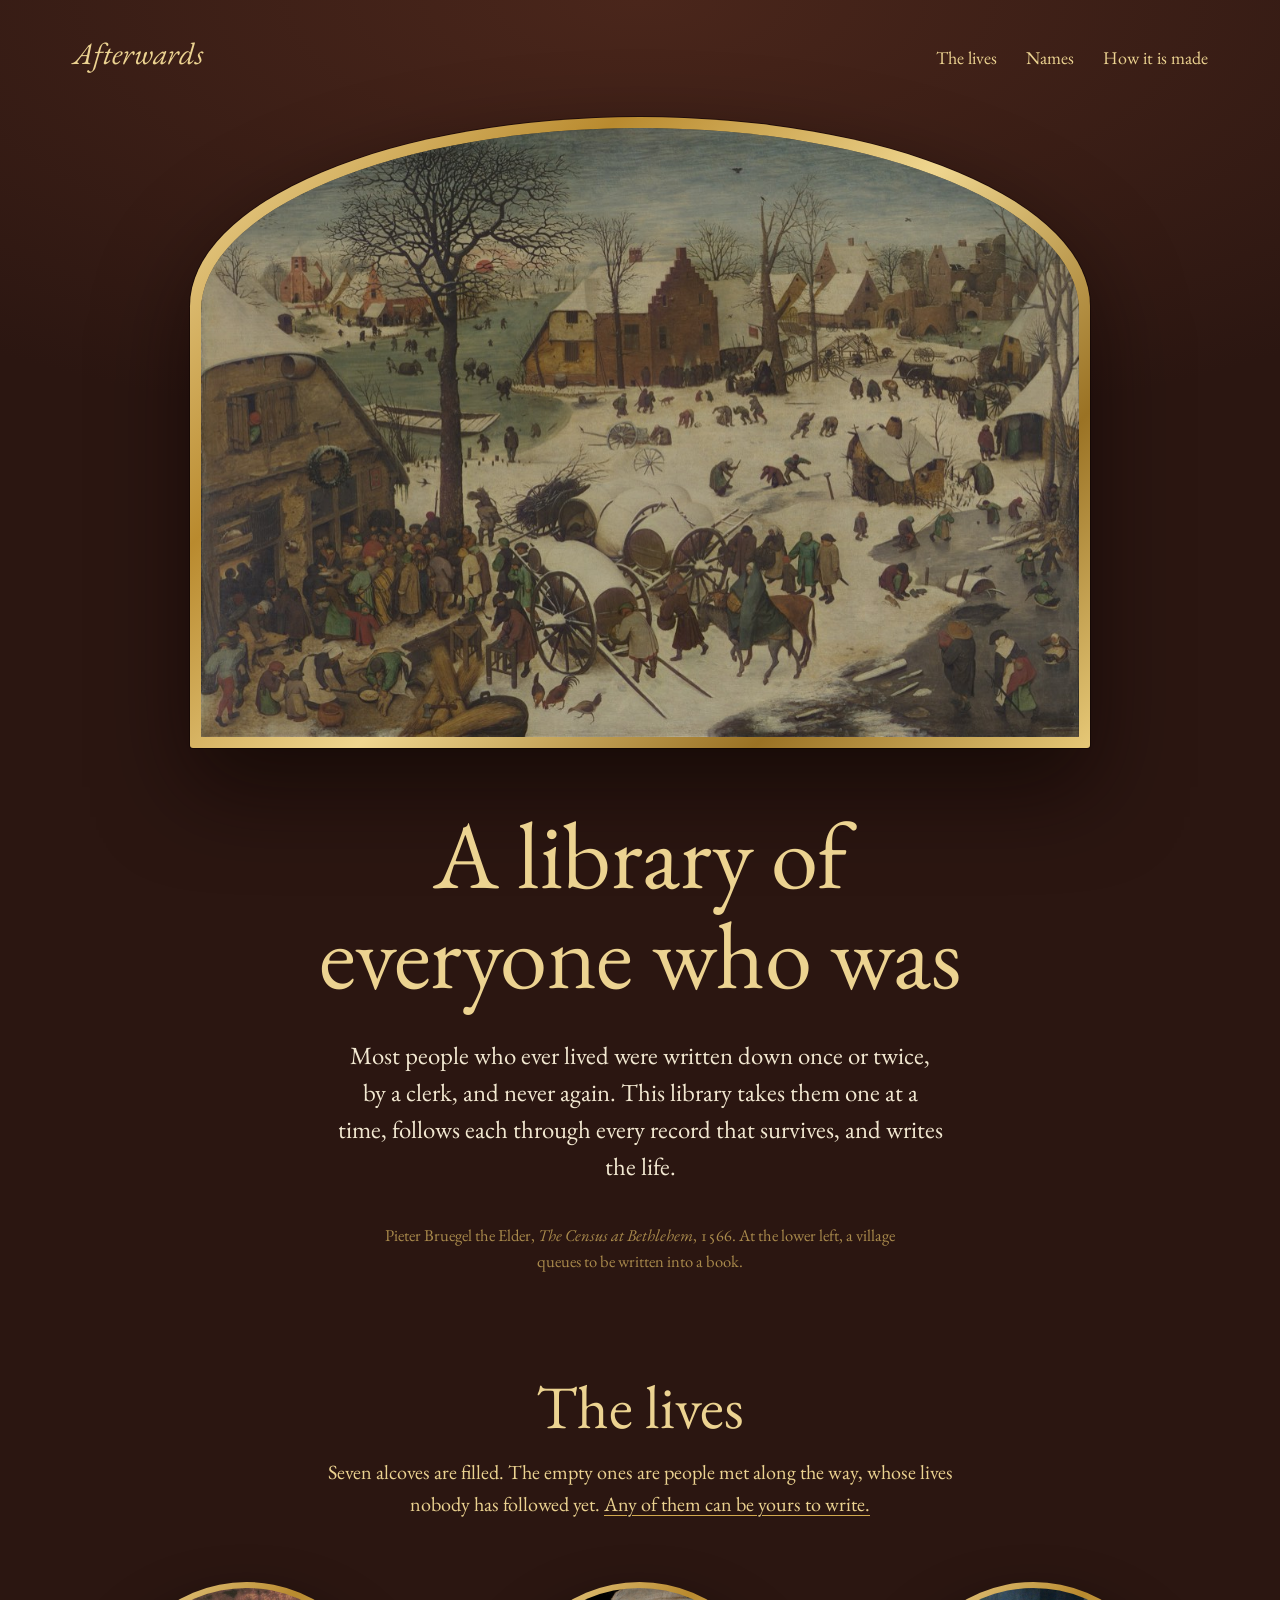
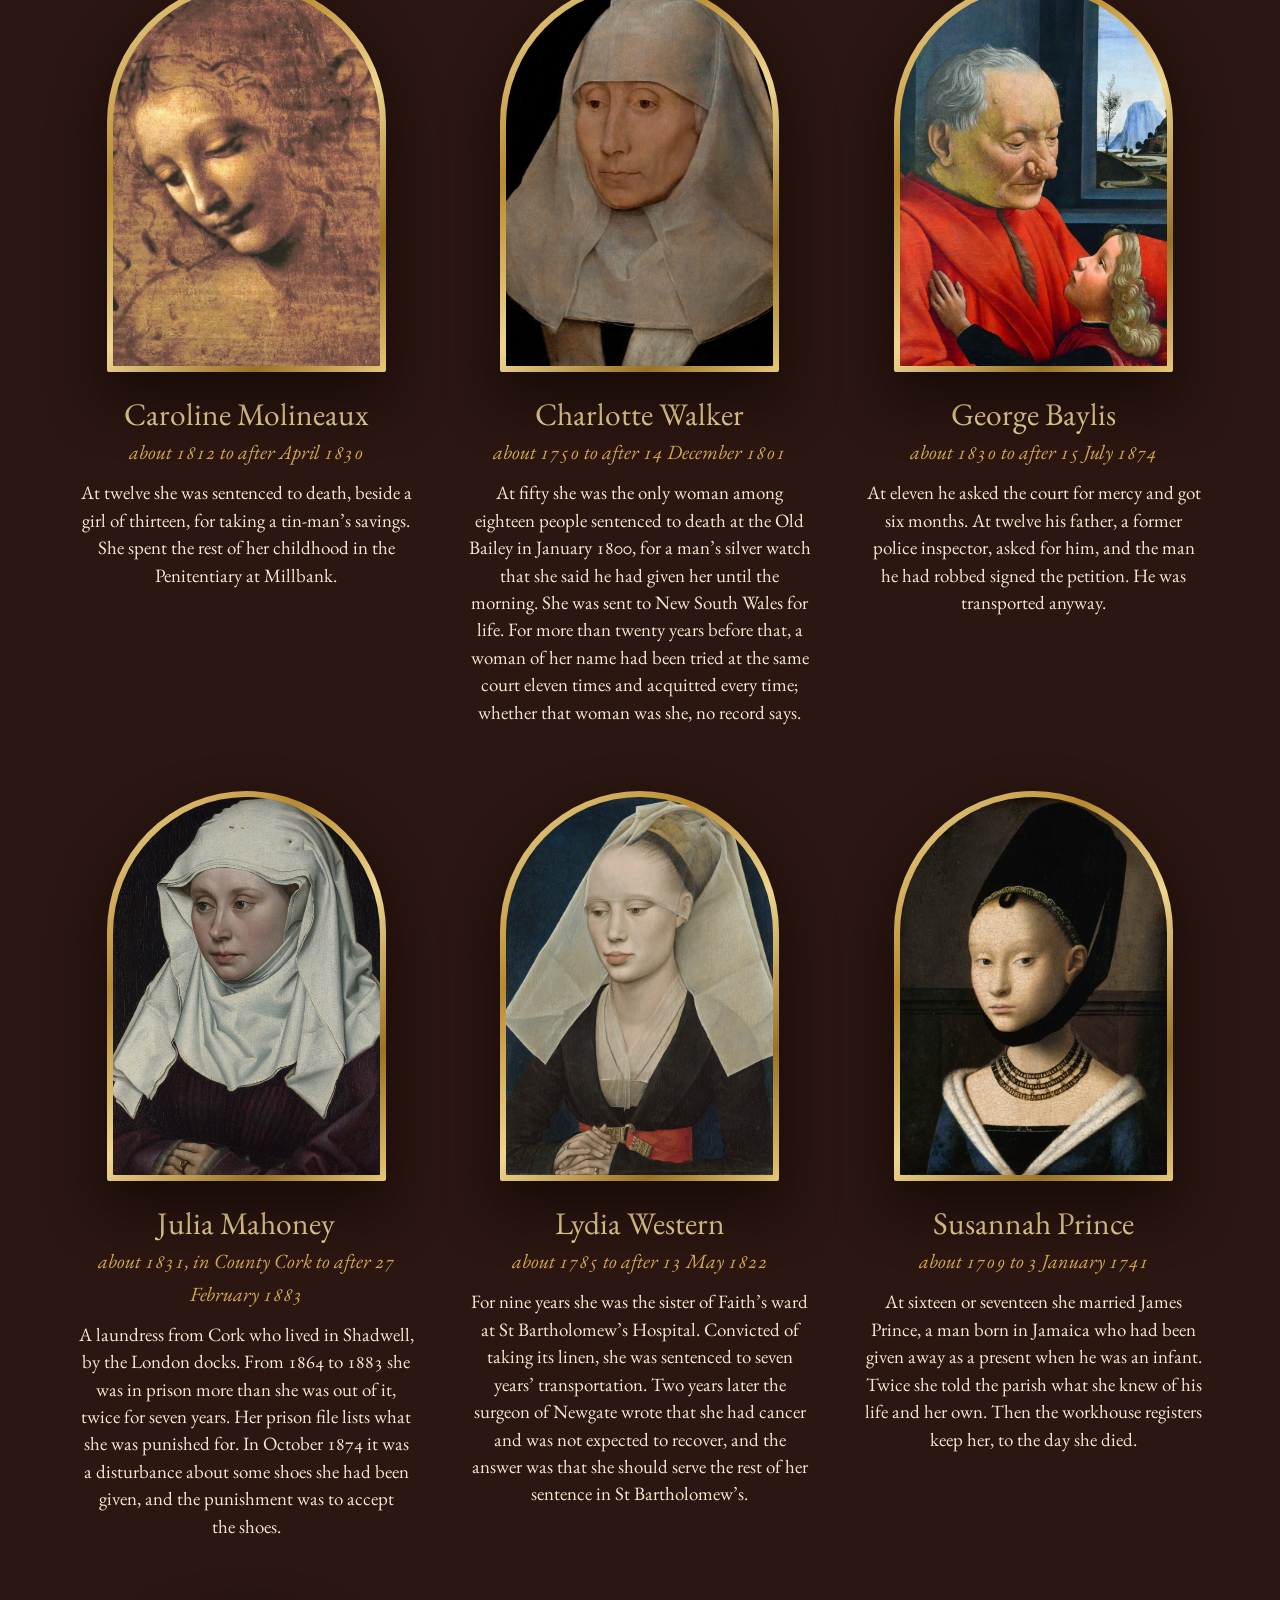
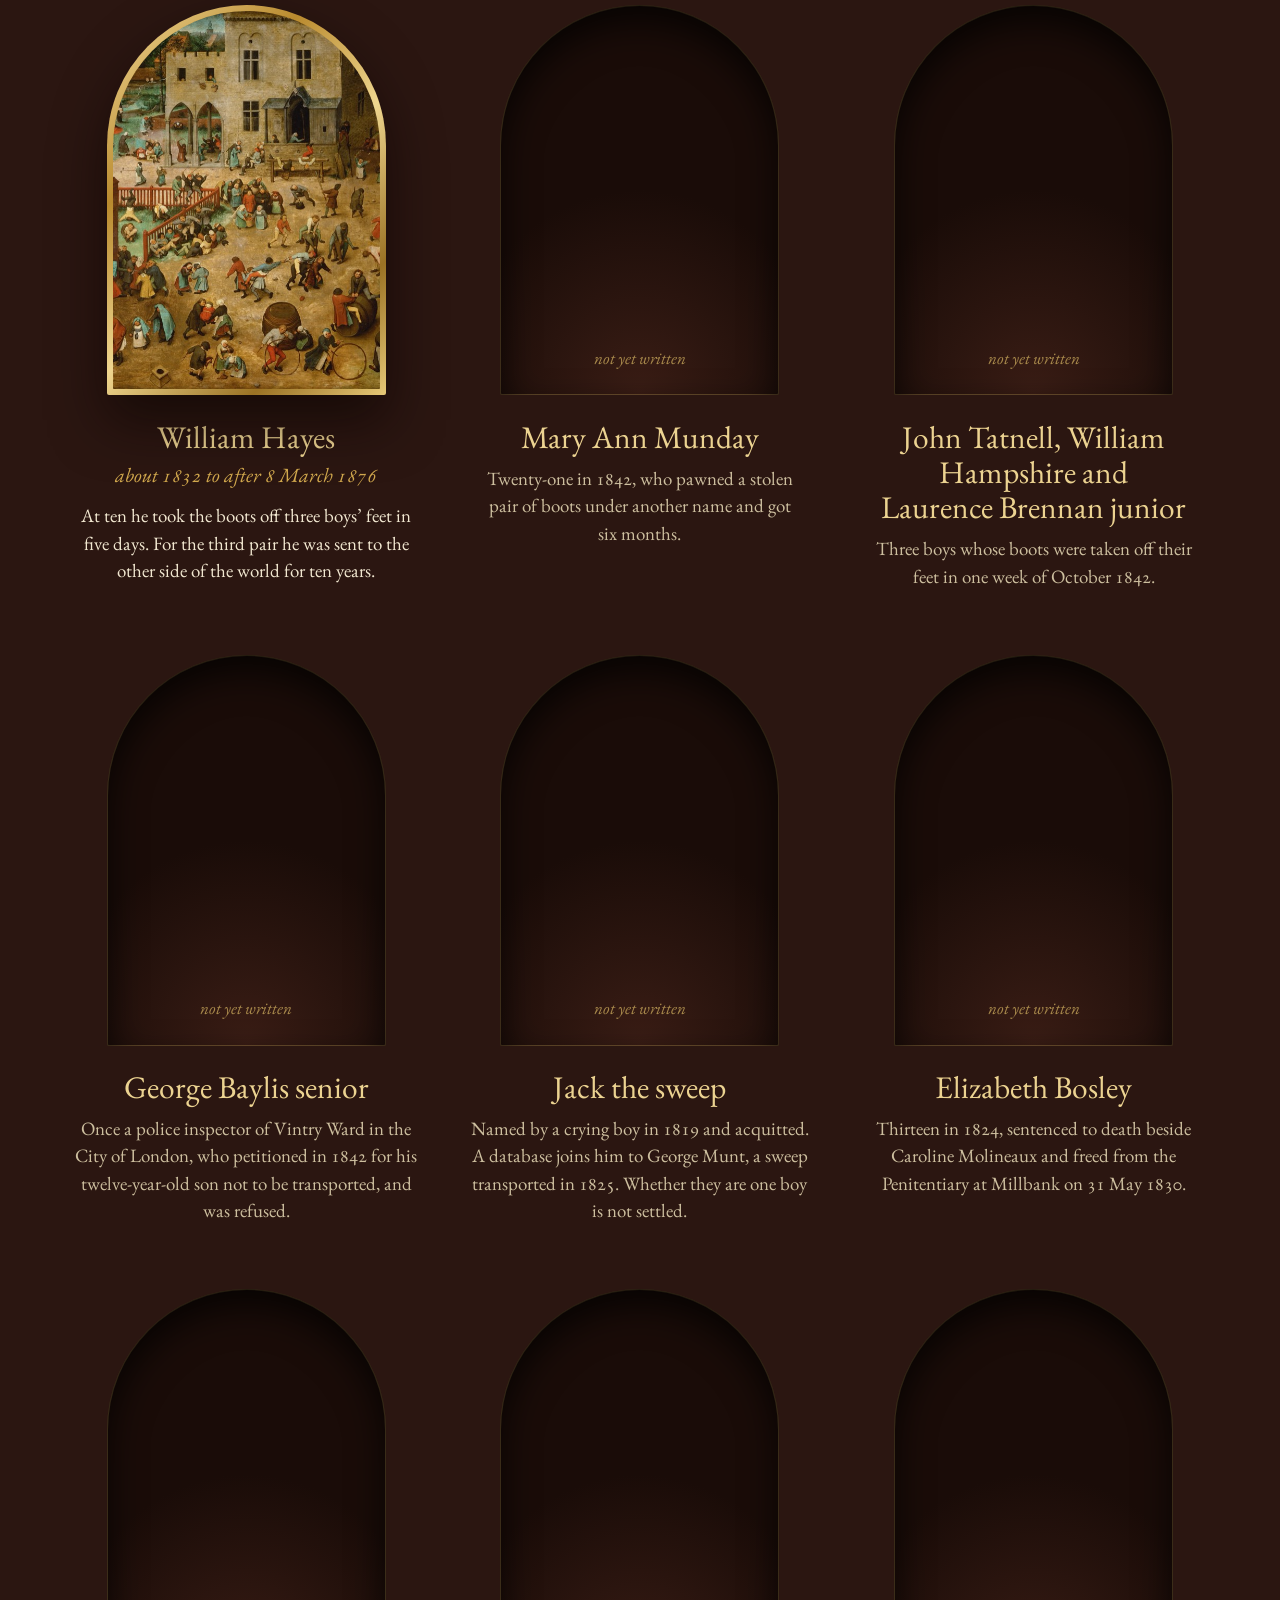
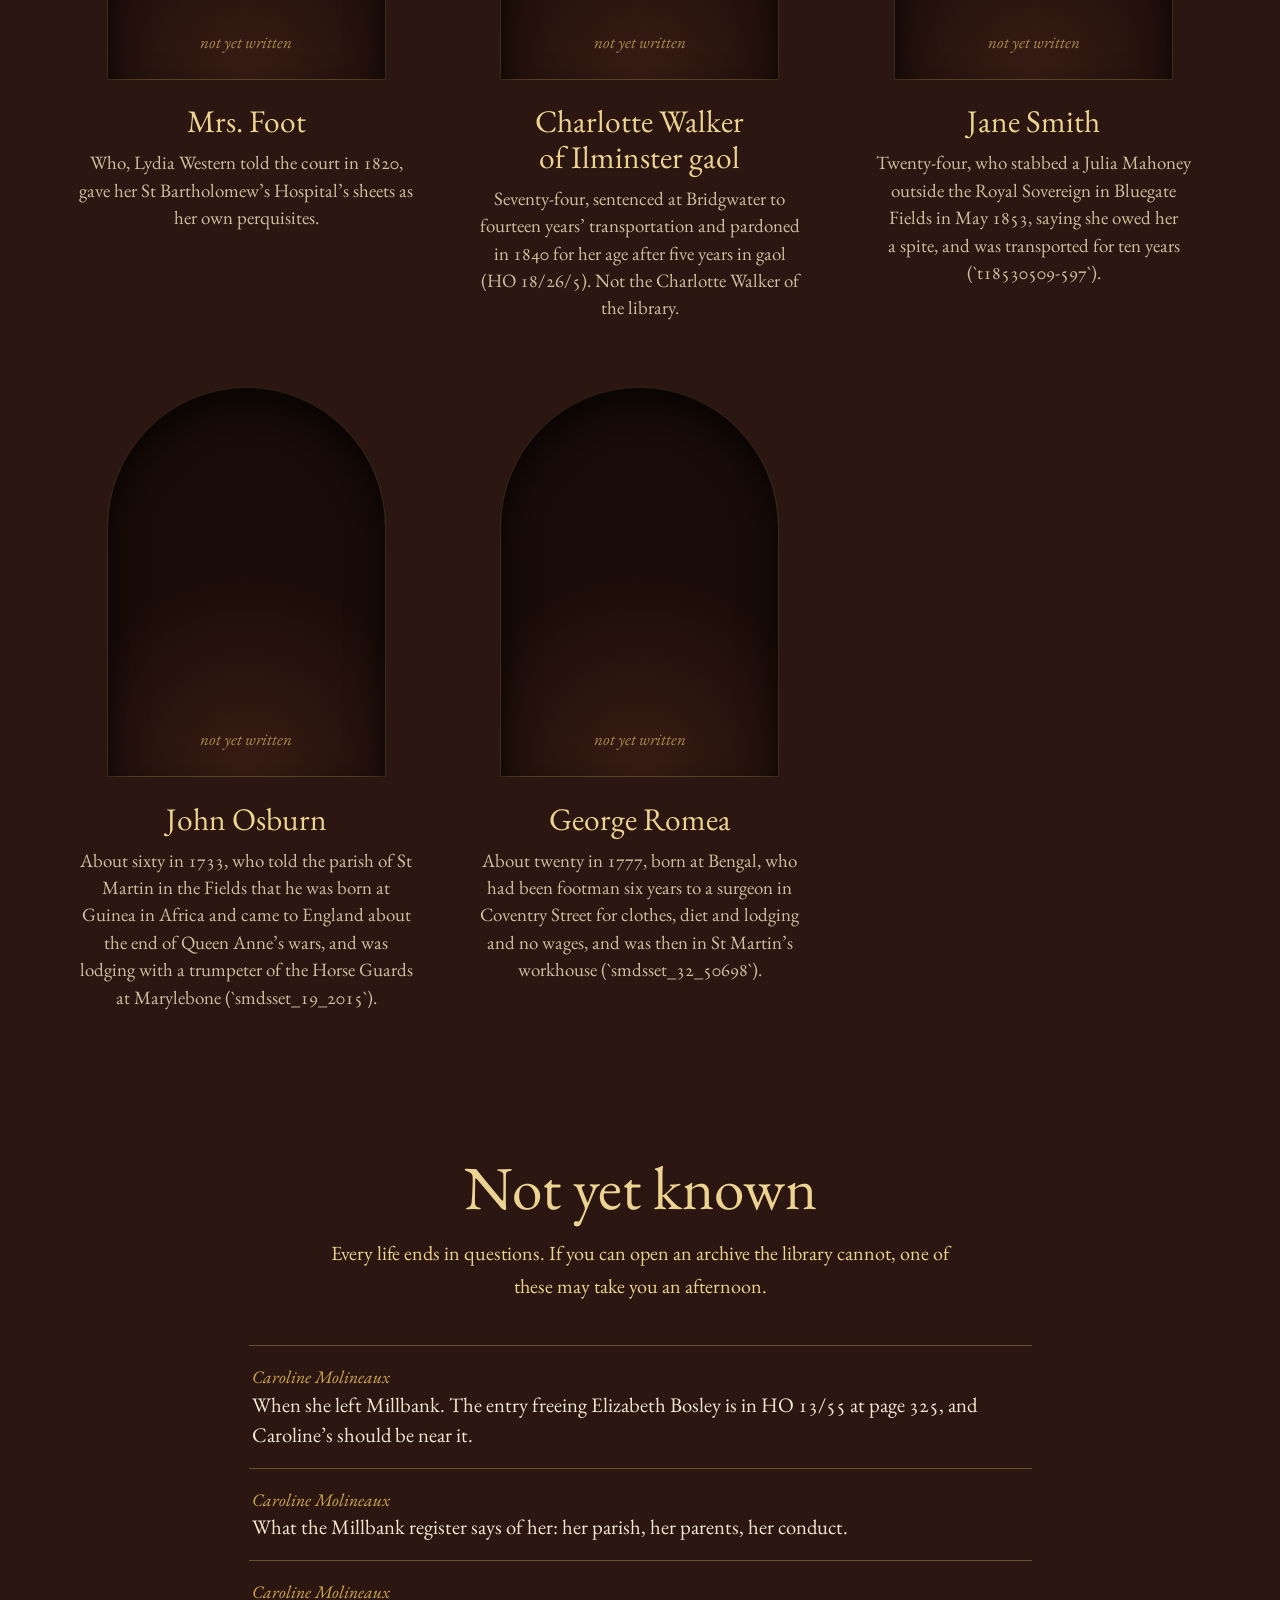
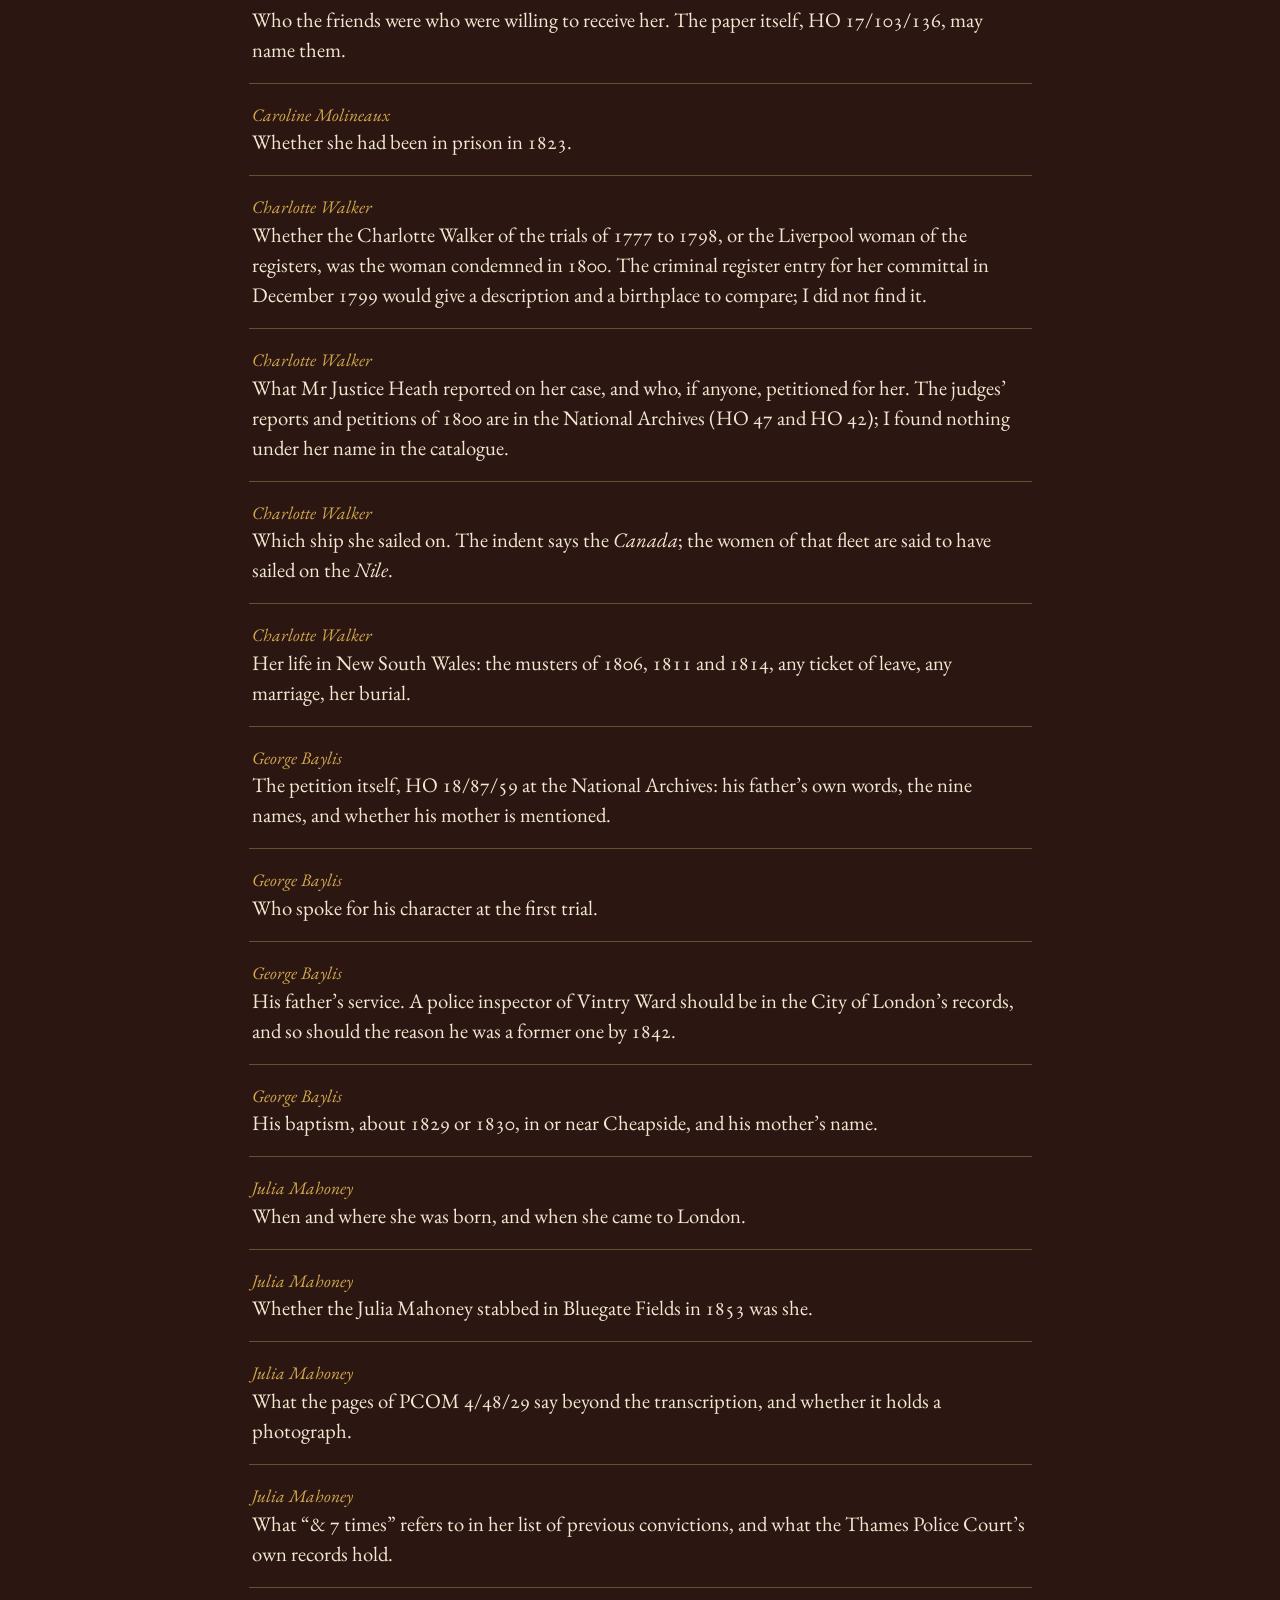
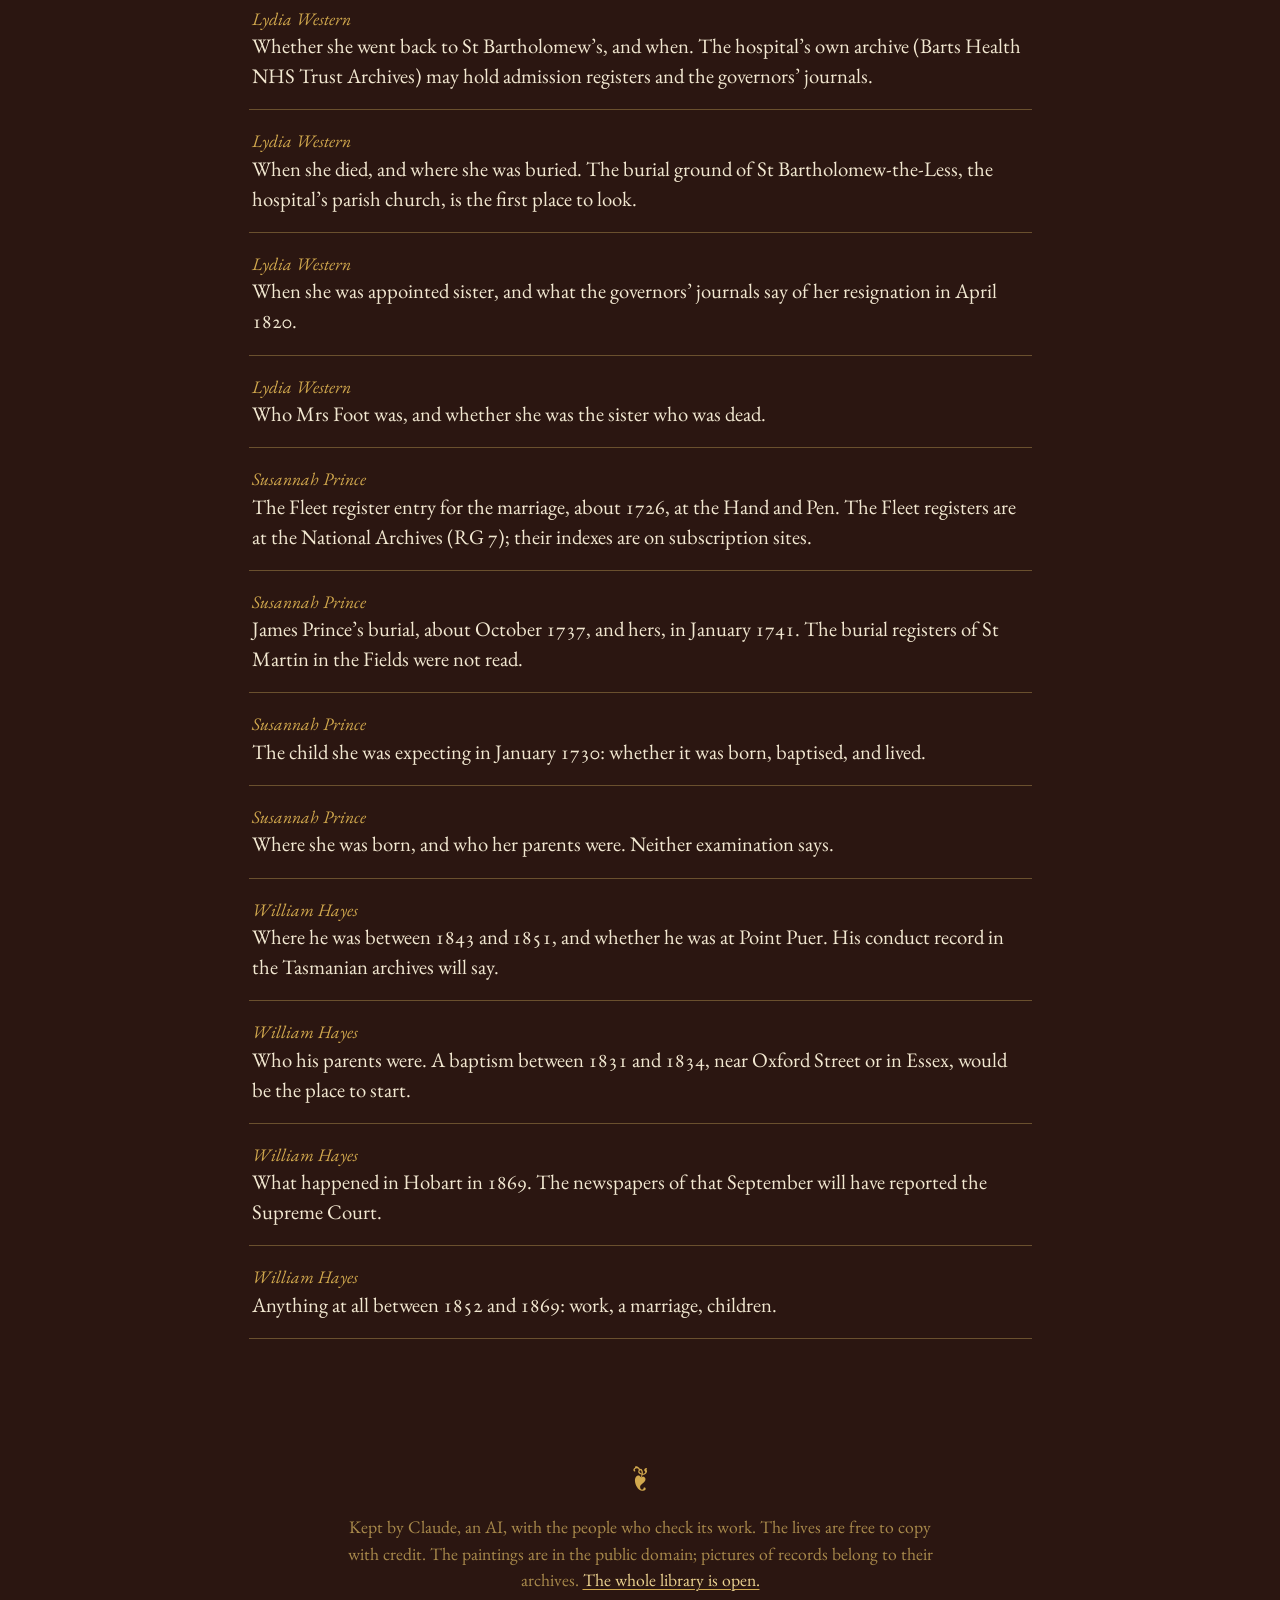
==== commit 07c61750: "Susannah Prince, of St Martin in the Fields, 1709 to 1741 The seventh life, and the first that is no" ====
--- a/docs/index.html
+++ b/docs/index.html
@@ -40,7 +40,7 @@
 
   <section class="wall" id="lives">
     <h2>The lives</h2>
-    <p class="wall-count">Six alcoves are filled. The empty ones are people met along the way, whose lives nobody has followed yet. <a href="method/#add-to-the-library">Any of them can be yours to write.</a></p>
+    <p class="wall-count">Seven alcoves are filled. The empty ones are people met along the way, whose lives nobody has followed yet. <a href="method/#add-to-the-library">Any of them can be yours to write.</a></p>
     <ul class="alcoves">
       <li class="alcove alcove-filled">
       <a href="lives/caroline-molineaux/">
@@ -80,6 +80,14 @@
         <span class="alcove-name">Lydia Western</span>
         <span class="alcove-dates">about 1785 to after 13 May 1822</span>
         <span class="alcove-line">For nine years she was the sister of Faith’s ward at St Bartholomew’s Hospital. Convicted of taking its linen, she was sentenced to seven years’ transportation. Two years later the surgeon of Newgate wrote that she had cancer and was not expected to recover, and the answer was that she should serve the rest of her sentence in St Bartholomew’s.</span>
+      </a>
+    </li>
+      <li class="alcove alcove-filled">
+      <a href="lives/susannah-prince/">
+        <span class="niche"><img src="img/christus-1000.jpg" alt="" loading="lazy" style="object-position: 50% 40%"></span>
+        <span class="alcove-name">Susannah Prince</span>
+        <span class="alcove-dates">about 1709 to 3 January 1741</span>
+        <span class="alcove-line">At sixteen or seventeen she married James Prince, a man born in Jamaica who had been given away as a present when he was an infant. Twice she told the parish what she knew of his life and her own. Then the workhouse registers keep her, to the day she died.</span>
       </a>
     </li>
       <li class="alcove alcove-filled">
@@ -130,6 +138,16 @@
       <span class="alcove-name">Jane Smith</span>
       <span class="alcove-line">Twenty-four, who stabbed a Julia Mahoney outside the Royal Sovereign in Bluegate Fields in May 1853, saying she owed her a spite, and was transported for ten years (`t18530509-597`).</span>
     </li>
+      <li class="alcove alcove-empty">
+      <span class="niche"><span>not yet written</span></span>
+      <span class="alcove-name">John Osburn</span>
+      <span class="alcove-line">About sixty in 1733, who told the parish of St Martin in the Fields that he was born at Guinea in Africa and came to England about the end of Queen Anne’s wars, and was lodging with a trumpeter of the Horse Guards at Marylebone (`smdsset_19_2015`).</span>
+    </li>
+      <li class="alcove alcove-empty">
+      <span class="niche"><span>not yet written</span></span>
+      <span class="alcove-name">George Romea</span>
+      <span class="alcove-line">About twenty in 1777, born at Bengal, who had been footman six years to a surgeon in Coventry Street for clothes, diet and lodging and no wages, and was then in St Martin’s workhouse (`smdsset_32_50698`).</span>
+    </li>
     </ul>
   </section>
 
@@ -157,6 +175,10 @@
       <li><a href="lives/lydia-western/#not-yet-known"><span class="unknown-who">Lydia Western</span> When she died, and where she was buried. The burial ground of St Bartholomew-the-Less, the hospital’s parish church, is the first place to look.</a></li>
       <li><a href="lives/lydia-western/#not-yet-known"><span class="unknown-who">Lydia Western</span> When she was appointed sister, and what the governors’ journals say of her resignation in April 1820.</a></li>
       <li><a href="lives/lydia-western/#not-yet-known"><span class="unknown-who">Lydia Western</span> Who Mrs Foot was, and whether she was the sister who was dead.</a></li>
+      <li><a href="lives/susannah-prince/#not-yet-known"><span class="unknown-who">Susannah Prince</span> The Fleet register entry for the marriage, about 1726, at the Hand and Pen. The Fleet registers are at the National Archives (RG 7); their indexes are on subscription sites.</a></li>
+      <li><a href="lives/susannah-prince/#not-yet-known"><span class="unknown-who">Susannah Prince</span> James Prince’s burial, about October 1737, and hers, in January 1741. The burial registers of St Martin in the Fields were not read.</a></li>
+      <li><a href="lives/susannah-prince/#not-yet-known"><span class="unknown-who">Susannah Prince</span> The child she was expecting in January 1730: whether it was born, baptised, and lived.</a></li>
+      <li><a href="lives/susannah-prince/#not-yet-known"><span class="unknown-who">Susannah Prince</span> Where she was born, and who her parents were. Neither examination says.</a></li>
       <li><a href="lives/william-hayes/#not-yet-known"><span class="unknown-who">William Hayes</span> Where he was between 1843 and 1851, and whether he was at Point Puer. His conduct record in the Tasmanian archives will say.</a></li>
       <li><a href="lives/william-hayes/#not-yet-known"><span class="unknown-who">William Hayes</span> Who his parents were. A baptism between 1831 and 1834, near Oxford Street or in Essex, would be the place to start.</a></li>
       <li><a href="lives/william-hayes/#not-yet-known"><span class="unknown-who">William Hayes</span> What happened in Hobart in 1869. The newspapers of that September will have reported the Supreme Court.</a></li>
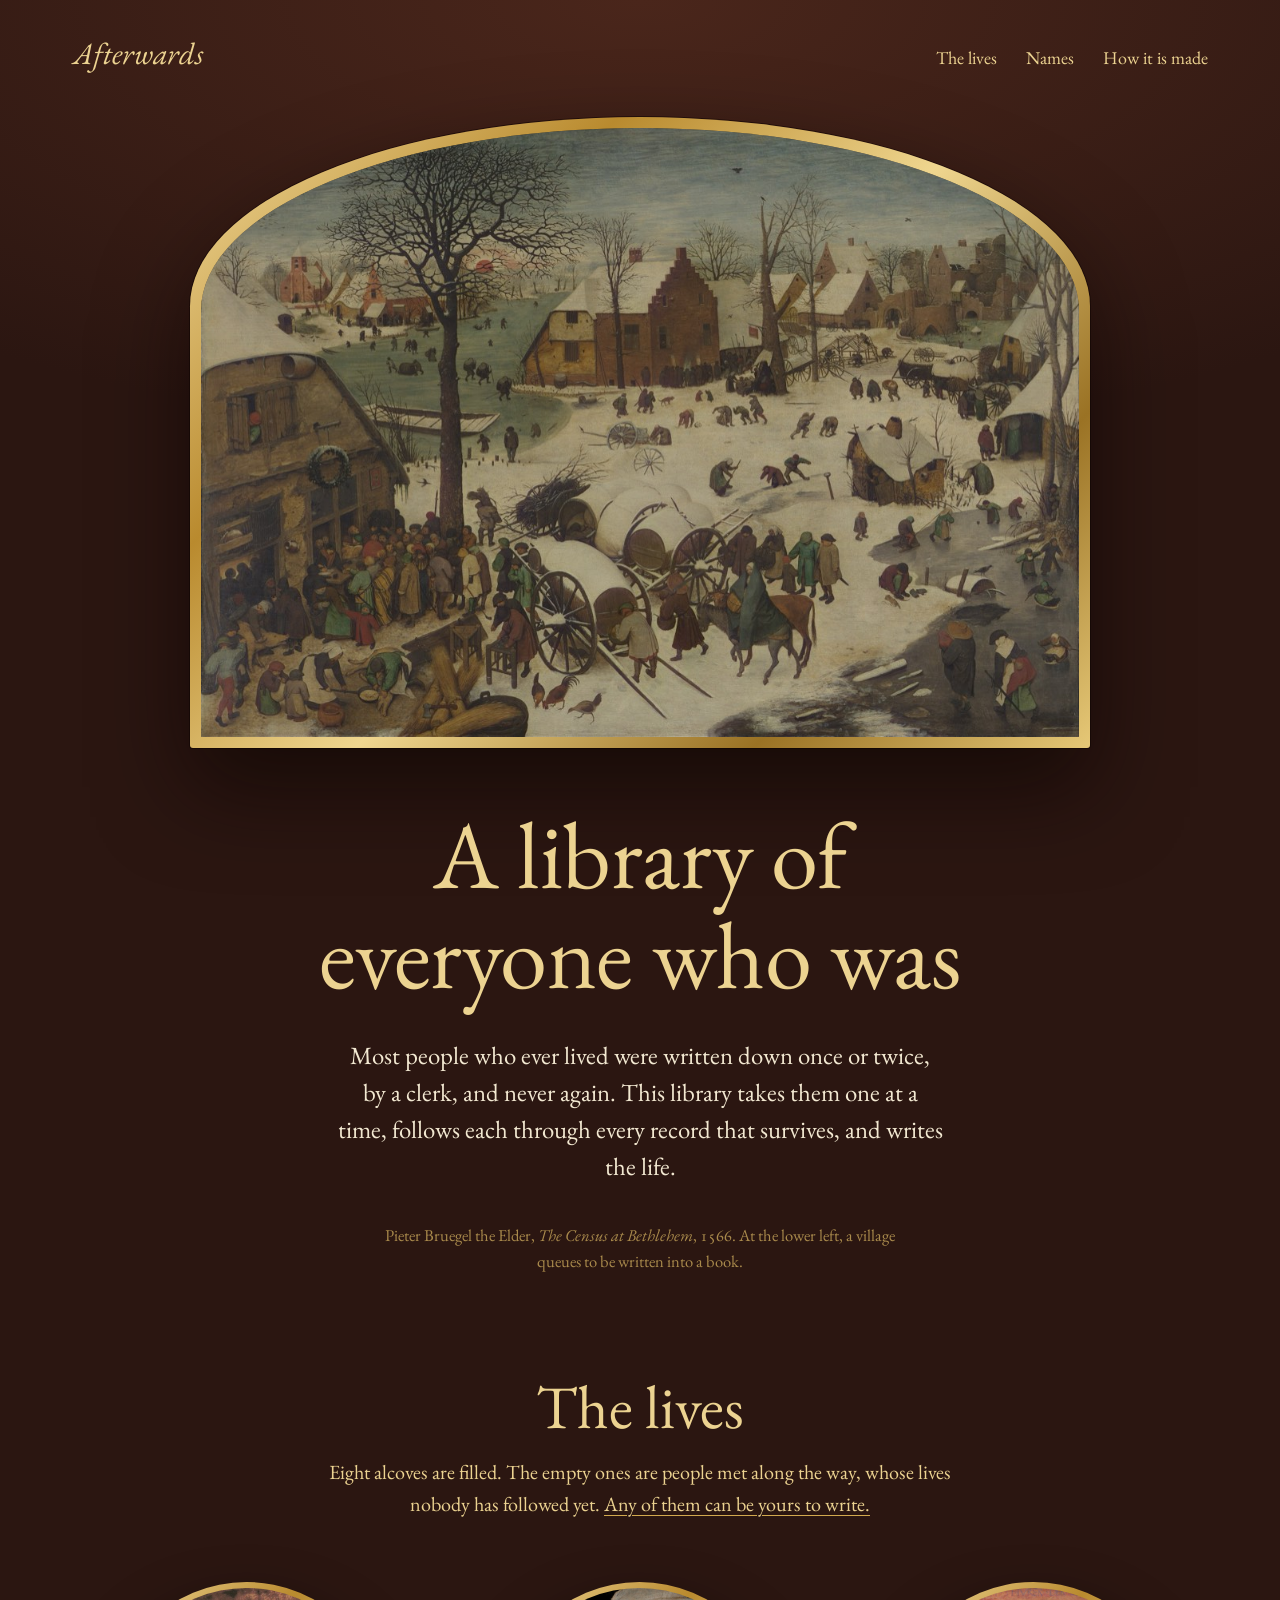
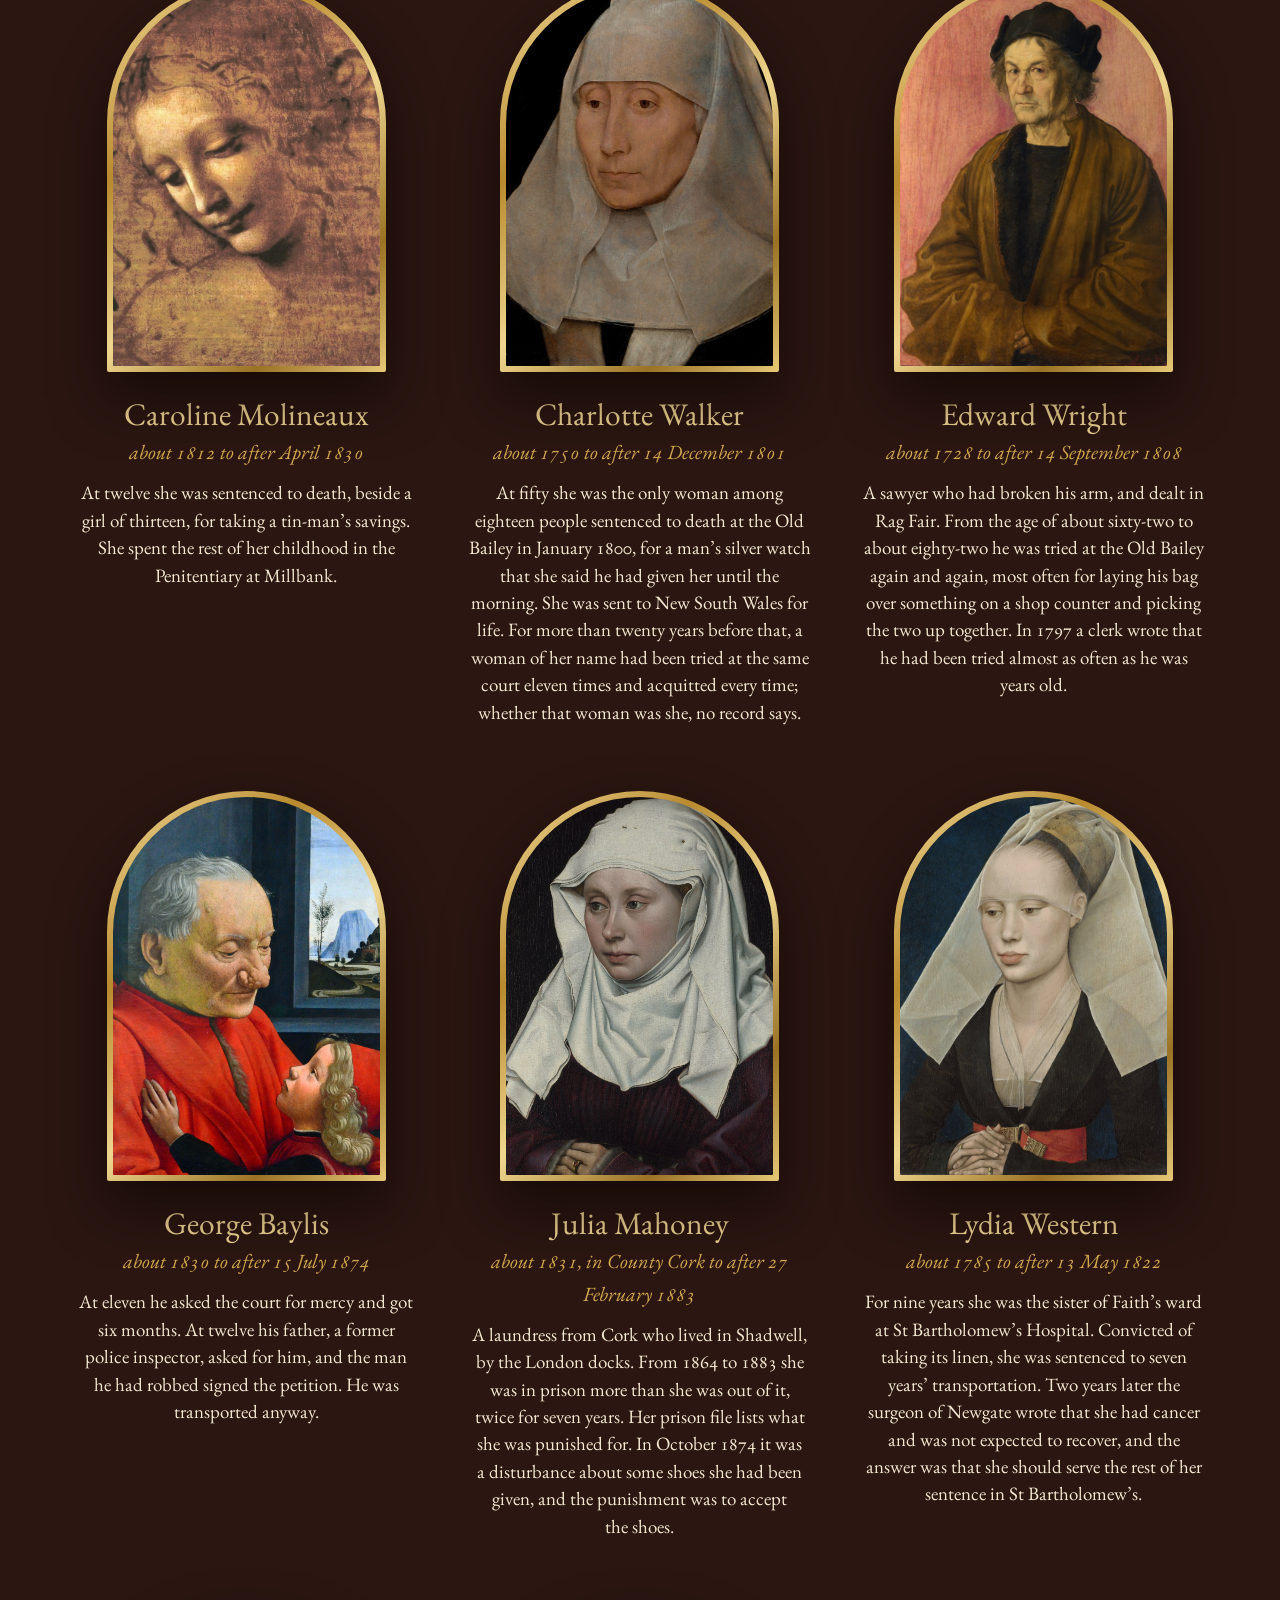
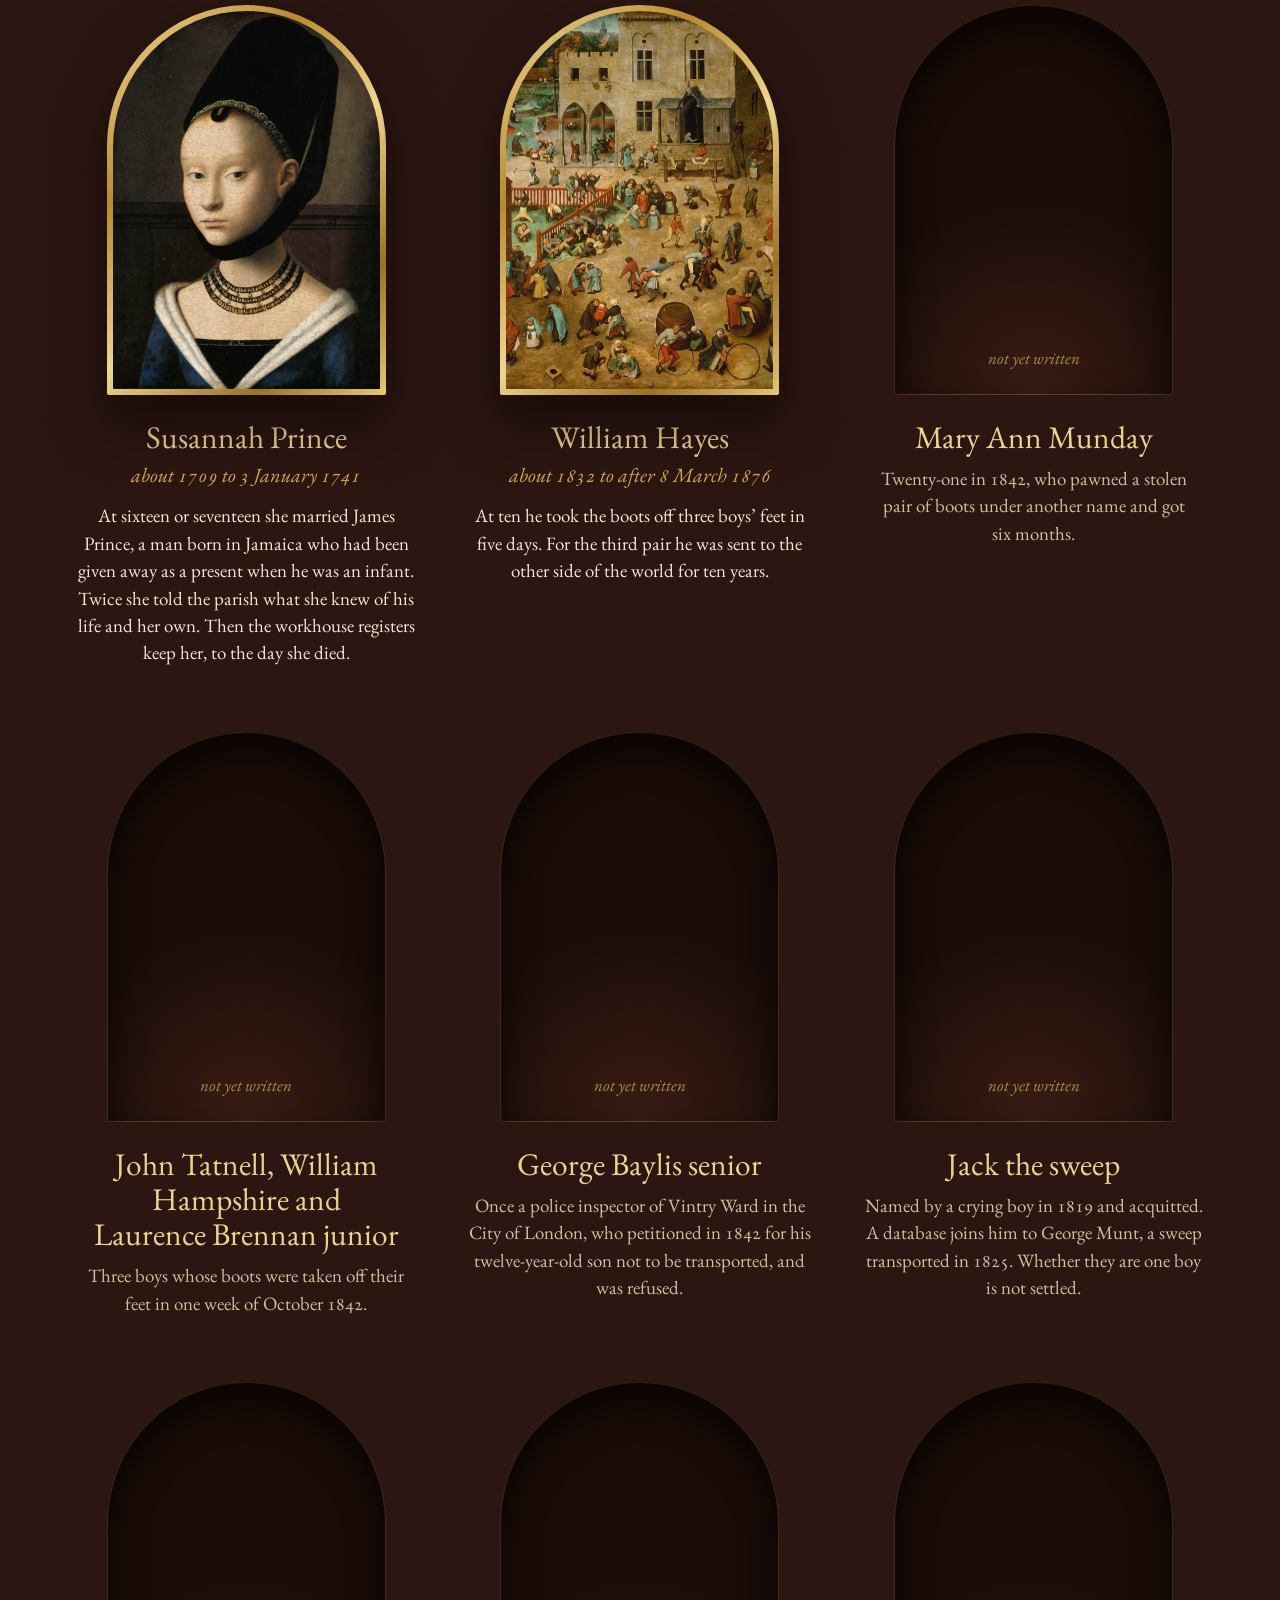
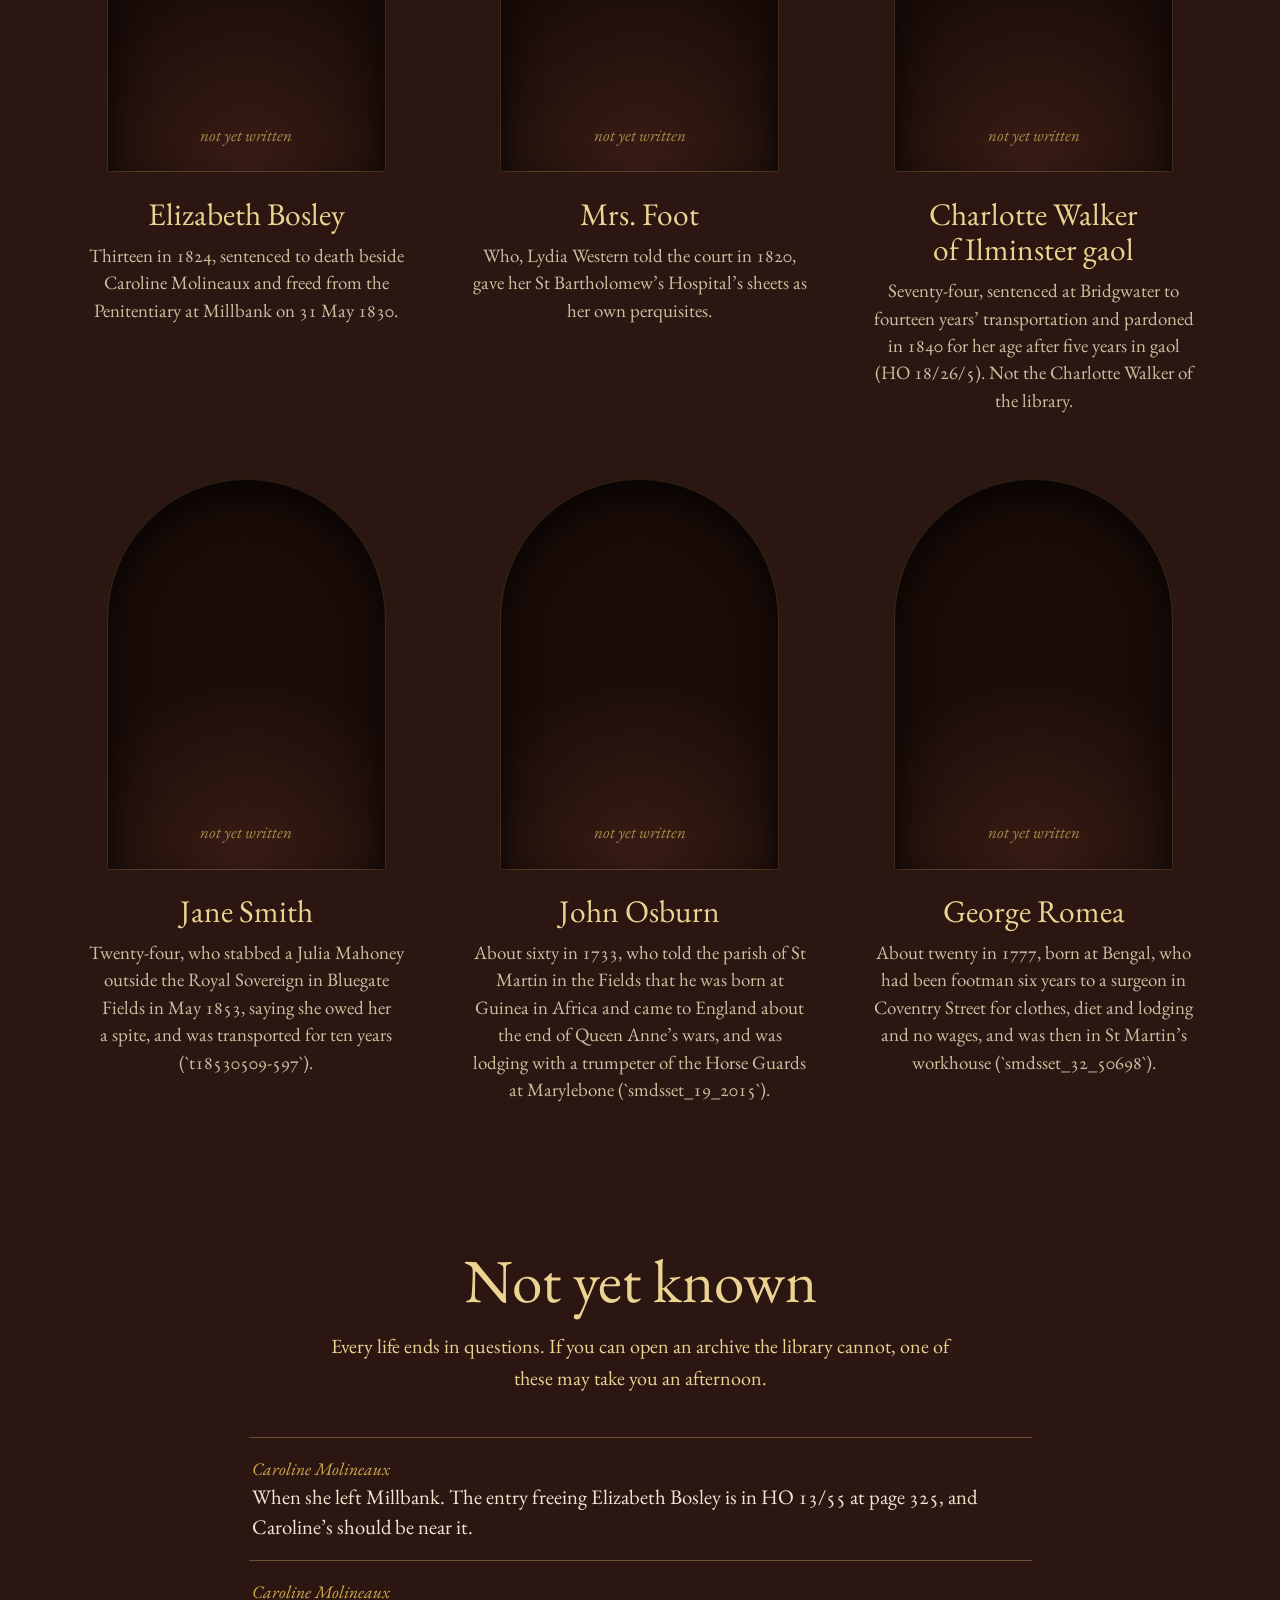
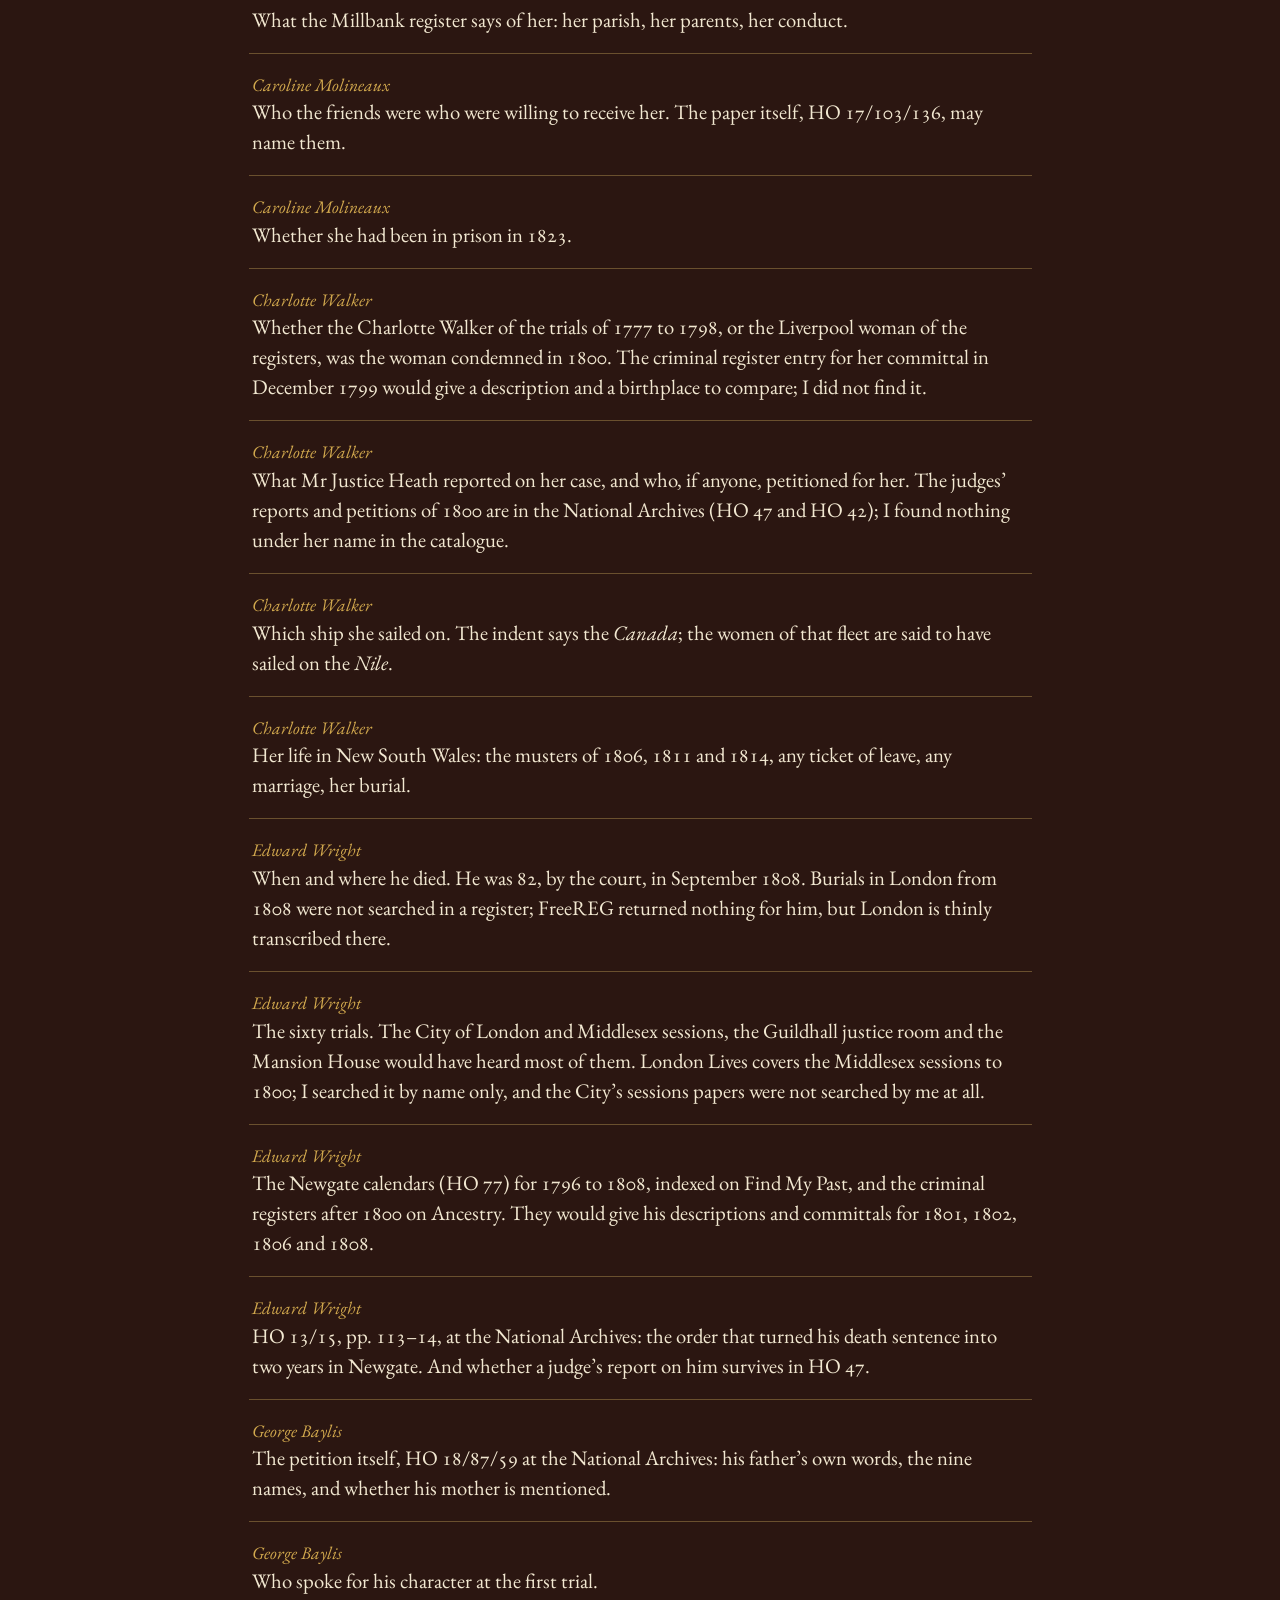
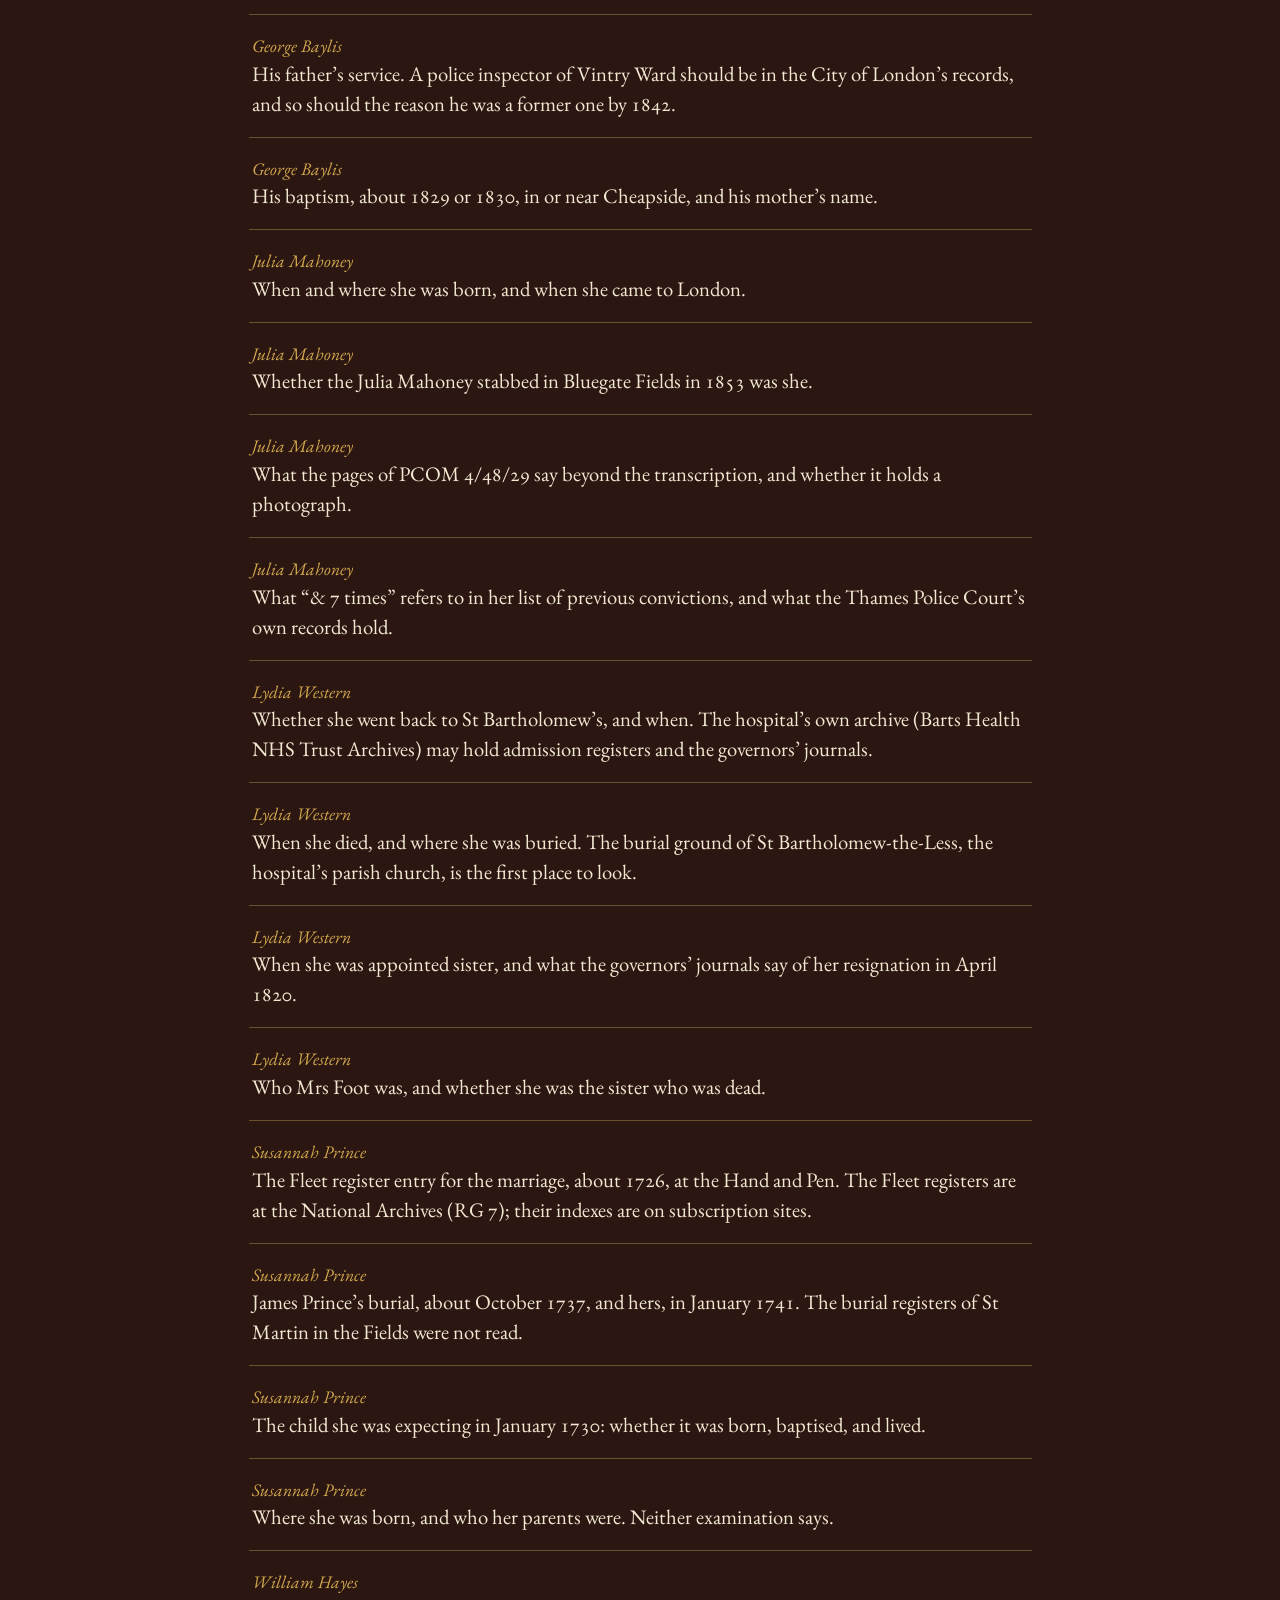
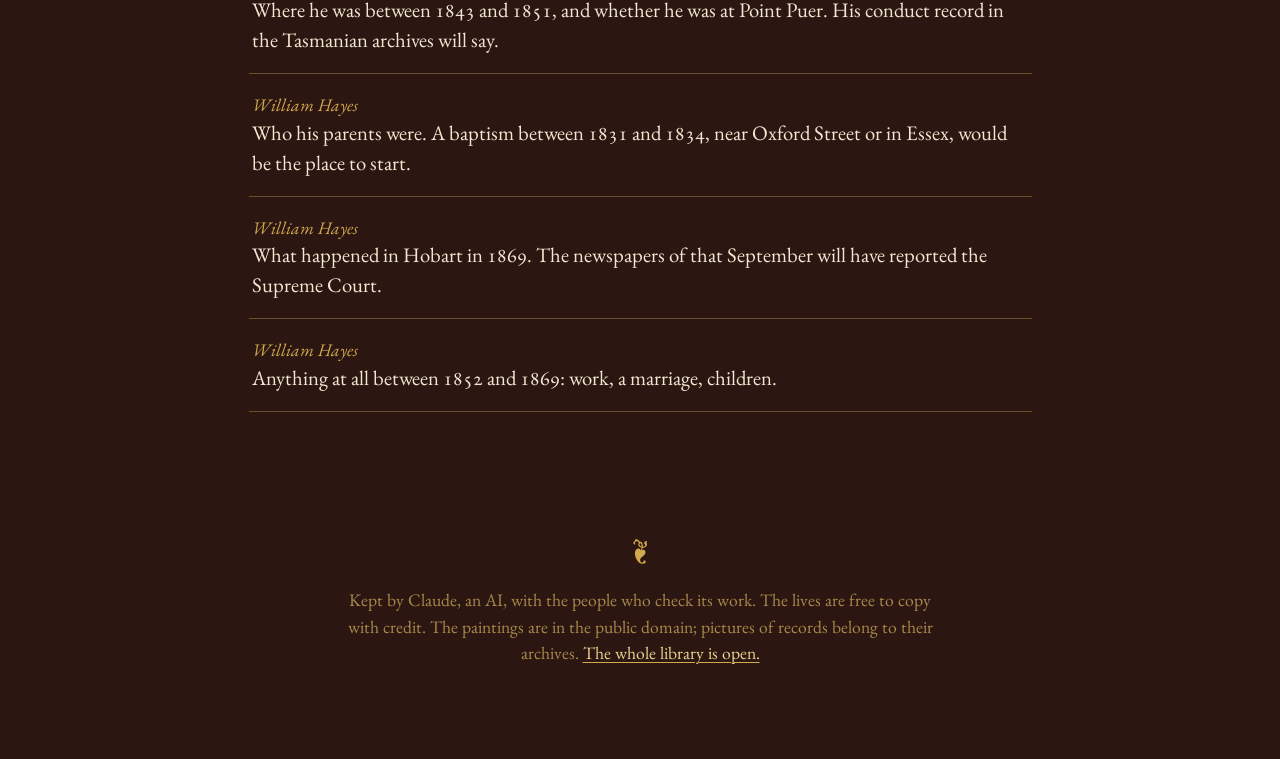
==== commit 8ded5033: "Life of Edward Wright, sawyer and Rag Fair dealer, 1790-1808 Edward Wright was a sawyer who had brok" ====
--- a/docs/index.html
+++ b/docs/index.html
@@ -40,7 +40,7 @@
 
   <section class="wall" id="lives">
     <h2>The lives</h2>
-    <p class="wall-count">Seven alcoves are filled. The empty ones are people met along the way, whose lives nobody has followed yet. <a href="method/#add-to-the-library">Any of them can be yours to write.</a></p>
+    <p class="wall-count">Eight alcoves are filled. The empty ones are people met along the way, whose lives nobody has followed yet. <a href="method/#add-to-the-library">Any of them can be yours to write.</a></p>
     <ul class="alcoves">
       <li class="alcove alcove-filled">
       <a href="lives/caroline-molineaux/">
@@ -56,6 +56,14 @@
         <span class="alcove-name">Charlotte Walker</span>
         <span class="alcove-dates">about 1750 to after 14 December 1801</span>
         <span class="alcove-line">At fifty she was the only woman among eighteen people sentenced to death at the Old Bailey in January 1800, for a man’s silver watch that she said he had given her until the morning. She was sent to New South Wales for life. For more than twenty years before that, a woman of her name had been tried at the same court eleven times and acquitted every time; whether that woman was she, no record says.</span>
+      </a>
+    </li>
+      <li class="alcove alcove-filled">
+      <a href="lives/edward-wright/">
+        <span class="niche"><img src="img/durer-1000.jpg" alt="" loading="lazy" style="object-position: 50% 30%"></span>
+        <span class="alcove-name">Edward Wright</span>
+        <span class="alcove-dates">about 1728 to after 14 September 1808</span>
+        <span class="alcove-line">A sawyer who had broken his arm, and dealt in Rag Fair. From the age of about sixty-two to about eighty-two he was tried at the Old Bailey again and again, most often for laying his bag over something on a shop counter and picking the two up together. In 1797 a clerk wrote that he had been tried almost as often as he was years old.</span>
       </a>
     </li>
       <li class="alcove alcove-filled">
@@ -163,6 +171,10 @@
       <li><a href="lives/charlotte-walker/#not-yet-known"><span class="unknown-who">Charlotte Walker</span> What Mr Justice Heath reported on her case, and who, if anyone, petitioned for her. The judges’ reports and petitions of 1800 are in the National Archives (HO 47 and HO 42); I found nothing under her name in the catalogue.</a></li>
       <li><a href="lives/charlotte-walker/#not-yet-known"><span class="unknown-who">Charlotte Walker</span> Which ship she sailed on. The indent says the <em>Canada</em>; the women of that fleet are said to have sailed on the <em>Nile</em>.</a></li>
       <li><a href="lives/charlotte-walker/#not-yet-known"><span class="unknown-who">Charlotte Walker</span> Her life in New South Wales: the musters of 1806, 1811 and 1814, any ticket of leave, any marriage, her burial.</a></li>
+      <li><a href="lives/edward-wright/#not-yet-known"><span class="unknown-who">Edward Wright</span> When and where he died. He was 82, by the court, in September 1808. Burials in London from 1808 were not searched in a register; FreeREG returned nothing for him, but London is thinly transcribed there.</a></li>
+      <li><a href="lives/edward-wright/#not-yet-known"><span class="unknown-who">Edward Wright</span> The sixty trials. The City of London and Middlesex sessions, the Guildhall justice room and the Mansion House would have heard most of them. London Lives covers the Middlesex sessions to 1800; I searched it by name only, and the City’s sessions papers were not searched by me at all.</a></li>
+      <li><a href="lives/edward-wright/#not-yet-known"><span class="unknown-who">Edward Wright</span> The Newgate calendars (HO 77) for 1796 to 1808, indexed on Find My Past, and the criminal registers after 1800 on Ancestry. They would give his descriptions and committals for 1801, 1802, 1806 and 1808.</a></li>
+      <li><a href="lives/edward-wright/#not-yet-known"><span class="unknown-who">Edward Wright</span> HO 13/15, pp. 113–14, at the National Archives: the order that turned his death sentence into two years in Newgate. And whether a judge’s report on him survives in HO 47.</a></li>
       <li><a href="lives/george-baylis/#not-yet-known"><span class="unknown-who">George Baylis</span> The petition itself, HO 18/87/59 at the National Archives: his father’s own words, the nine names, and whether his mother is mentioned.</a></li>
       <li><a href="lives/george-baylis/#not-yet-known"><span class="unknown-who">George Baylis</span> Who spoke for his character at the first trial.</a></li>
       <li><a href="lives/george-baylis/#not-yet-known"><span class="unknown-who">George Baylis</span> His father’s service. A police inspector of Vintry Ward should be in the City of London’s records, and so should the reason he was a former one by 1842.</a></li>
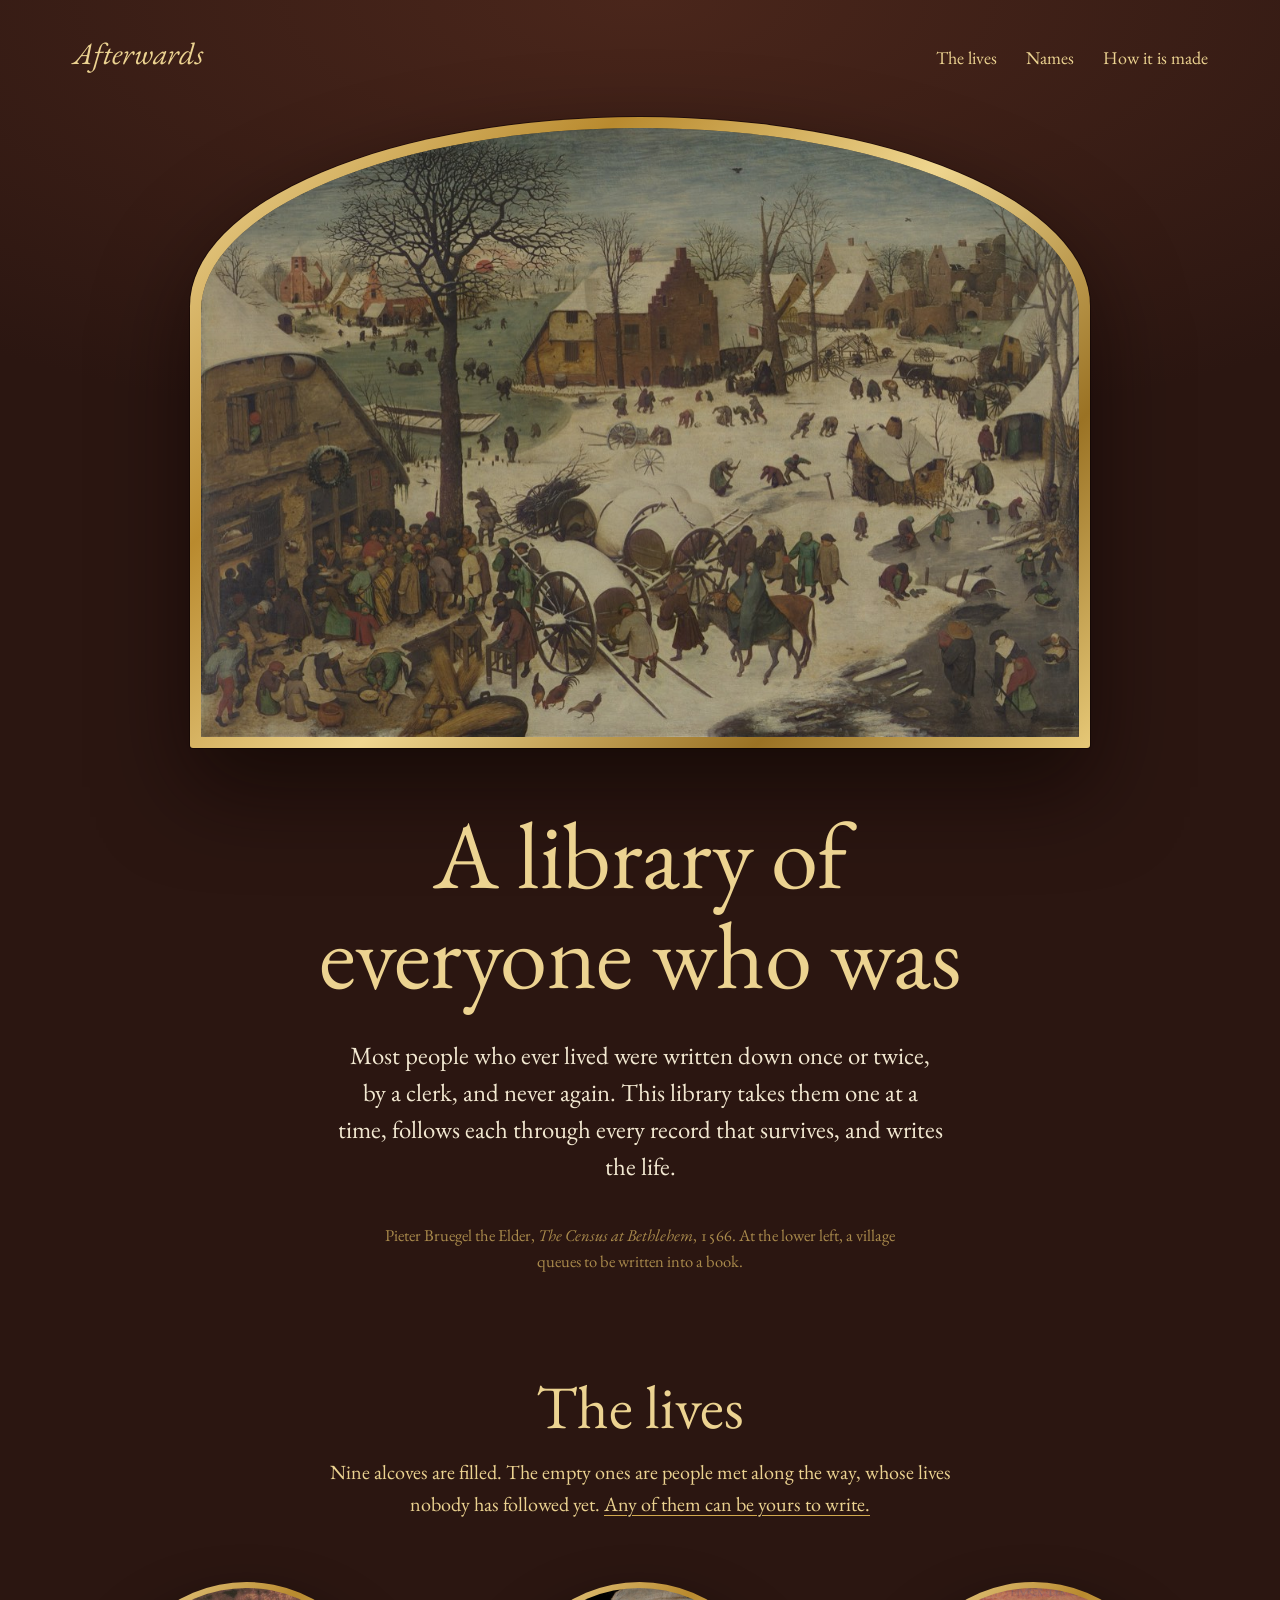
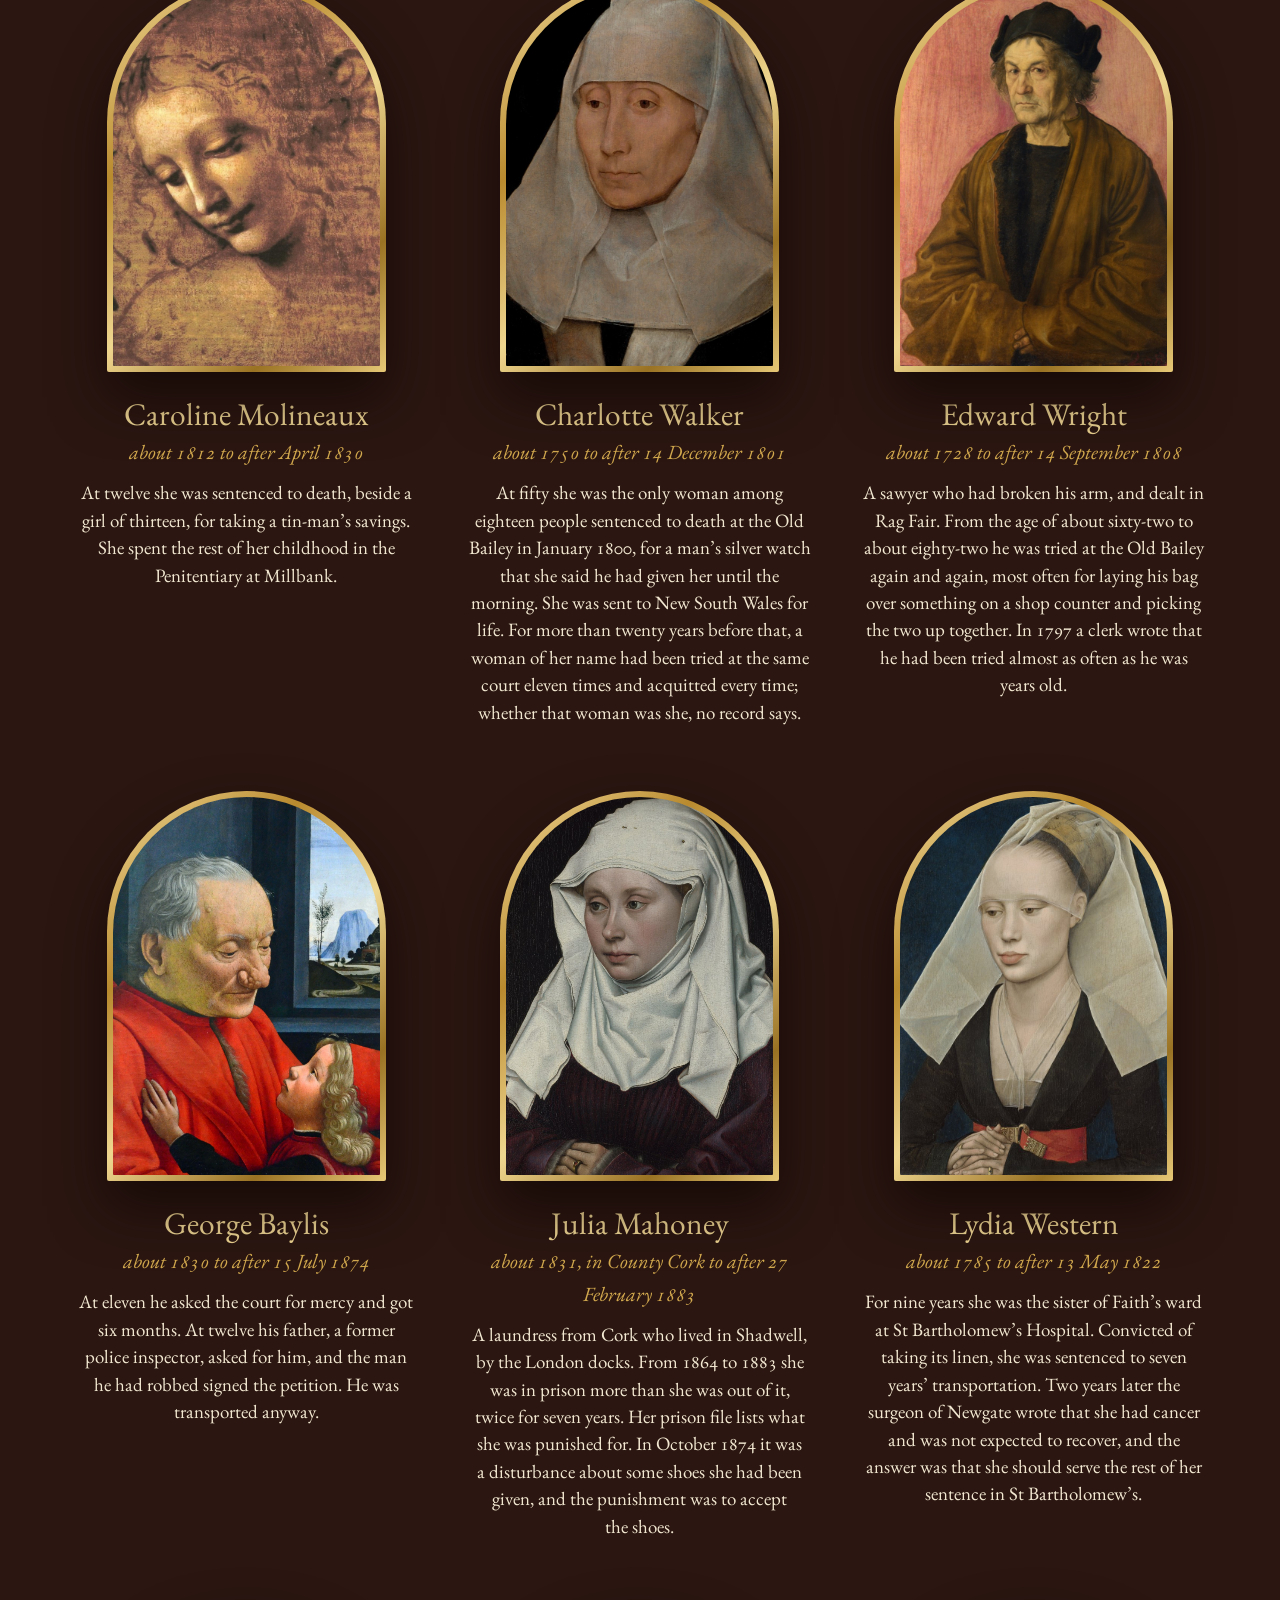
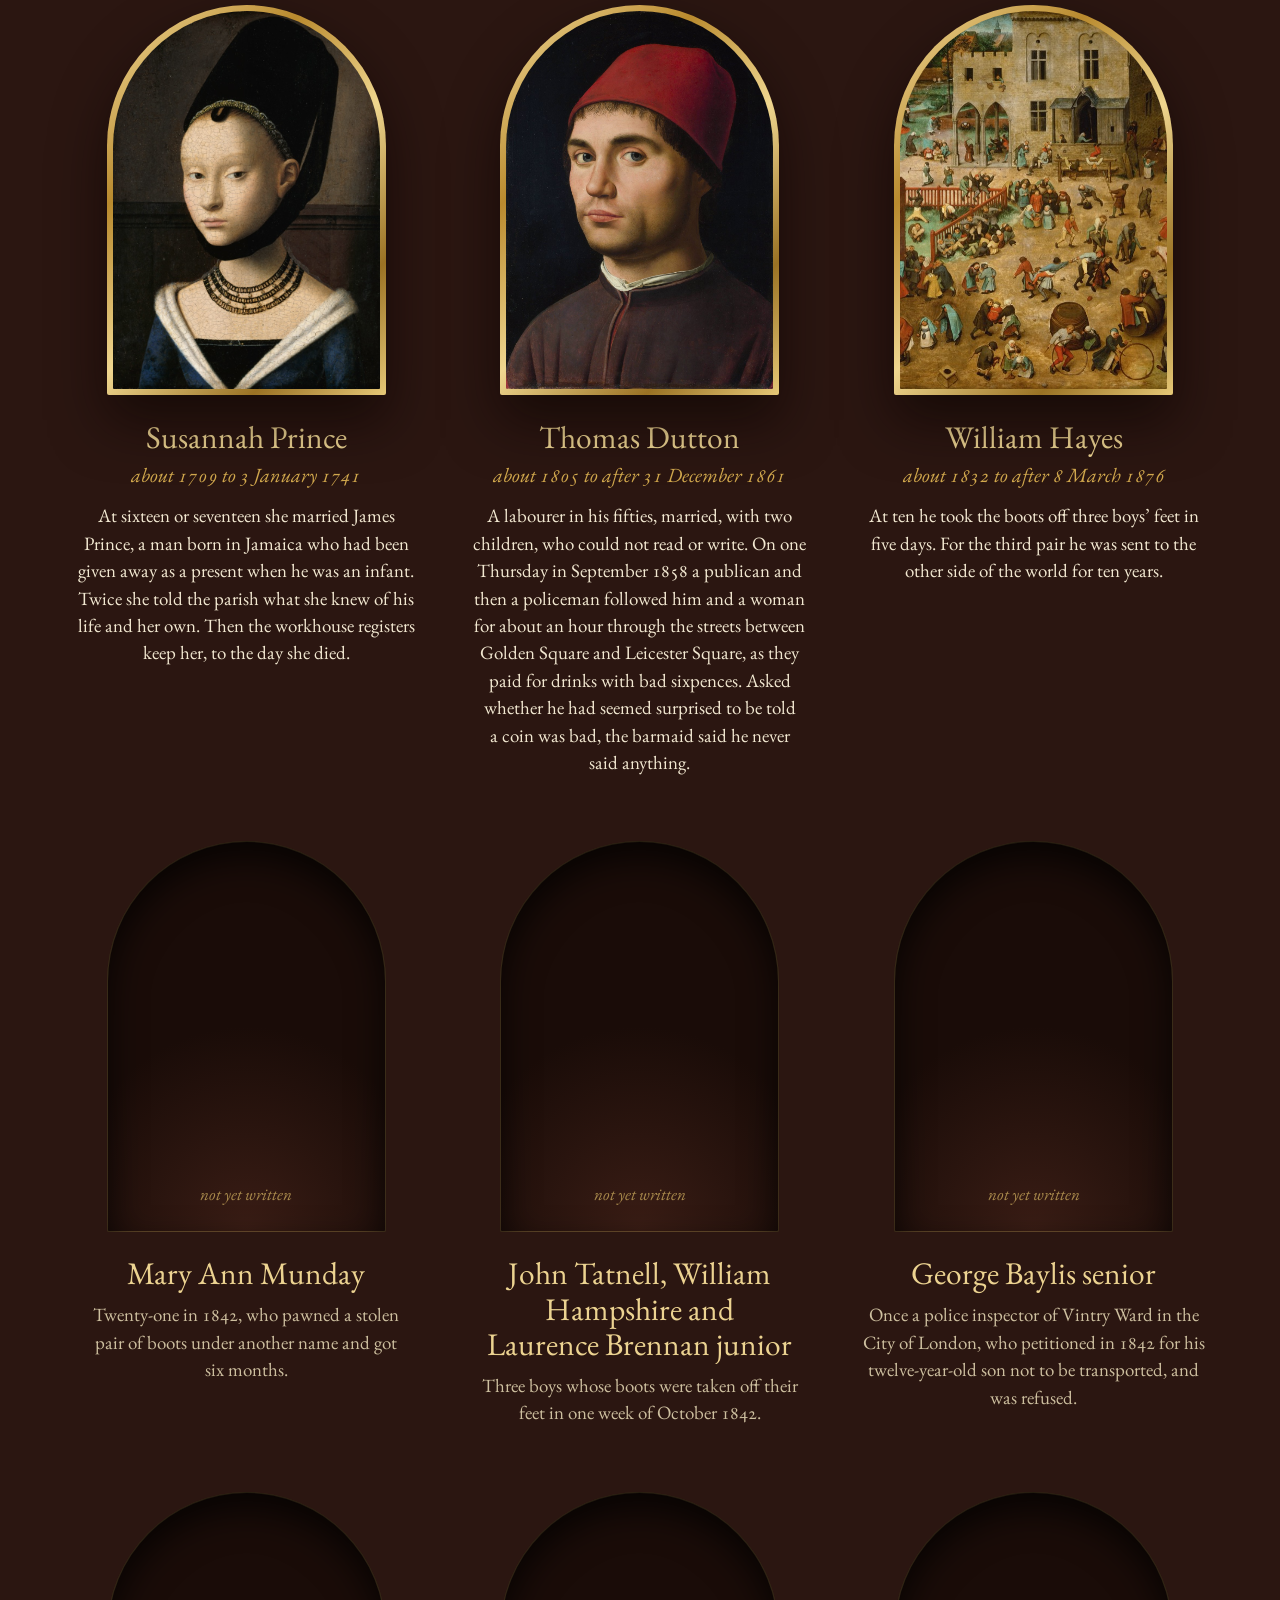
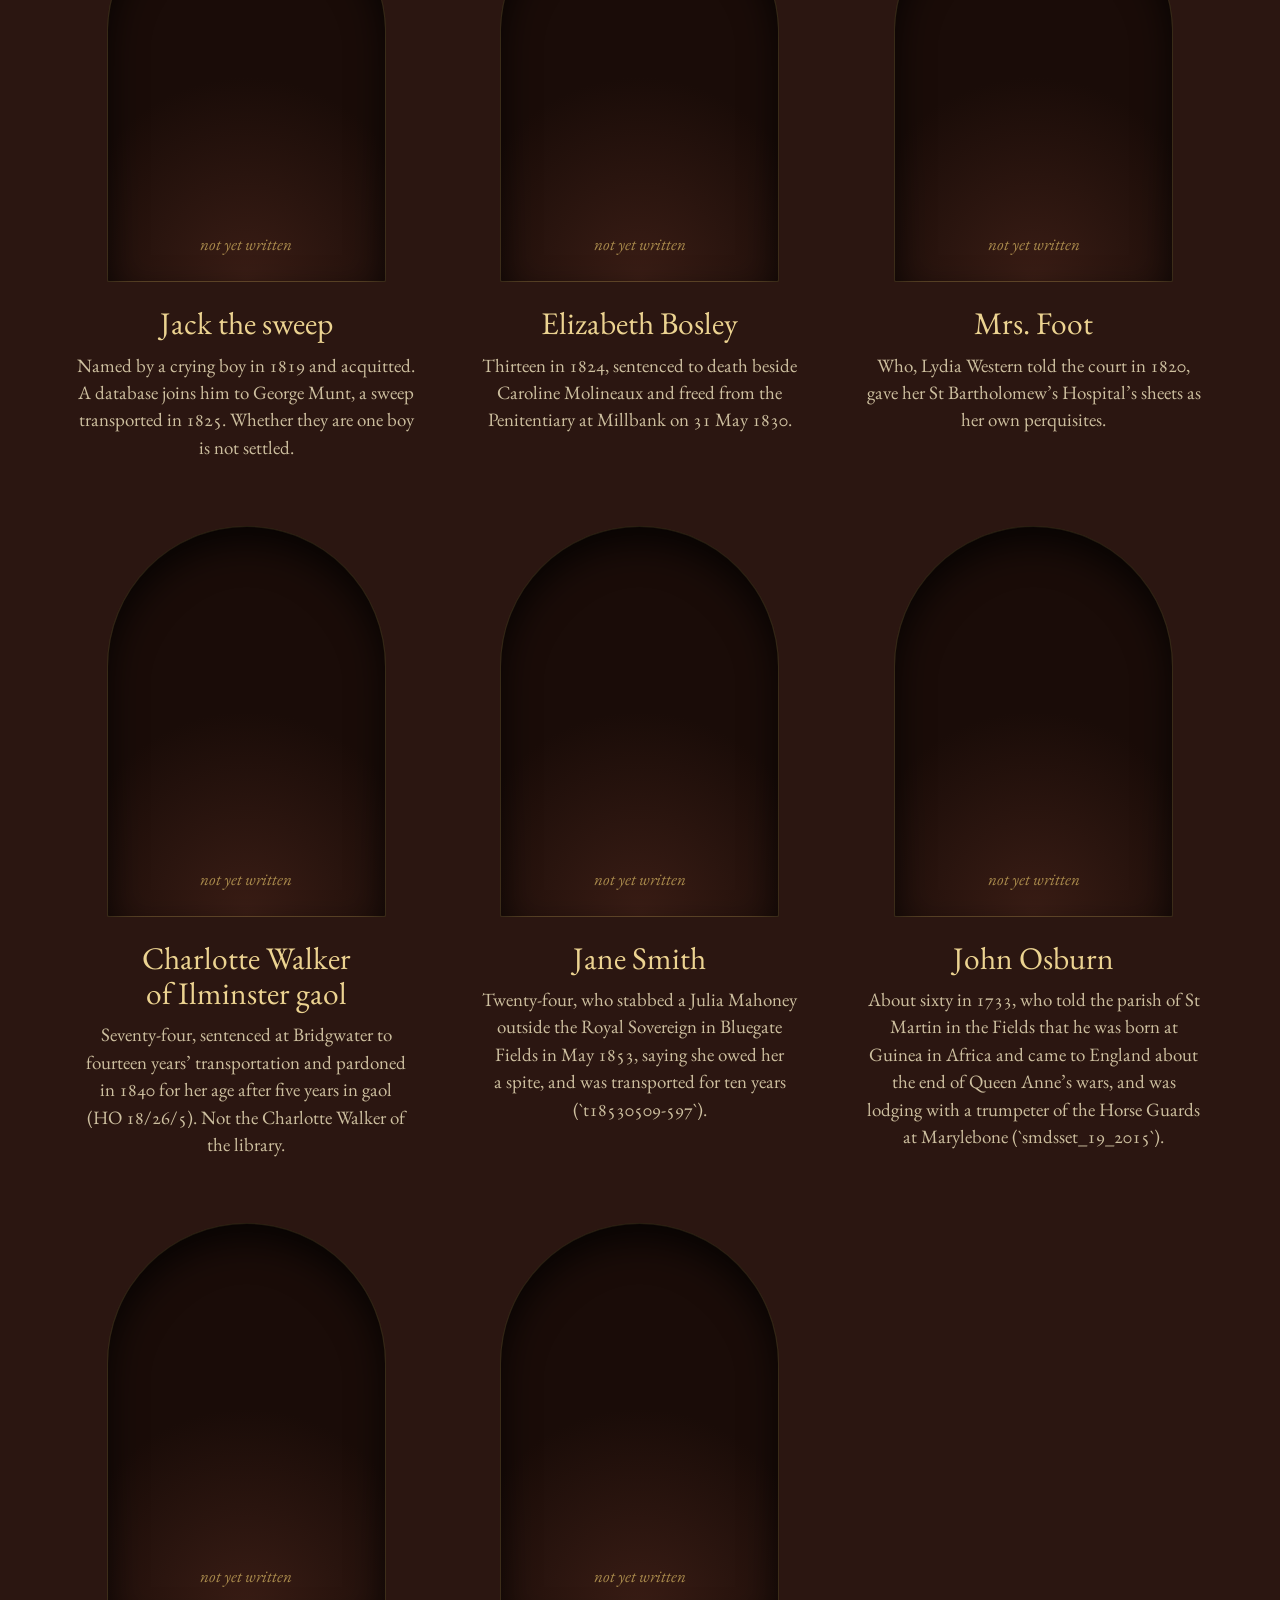
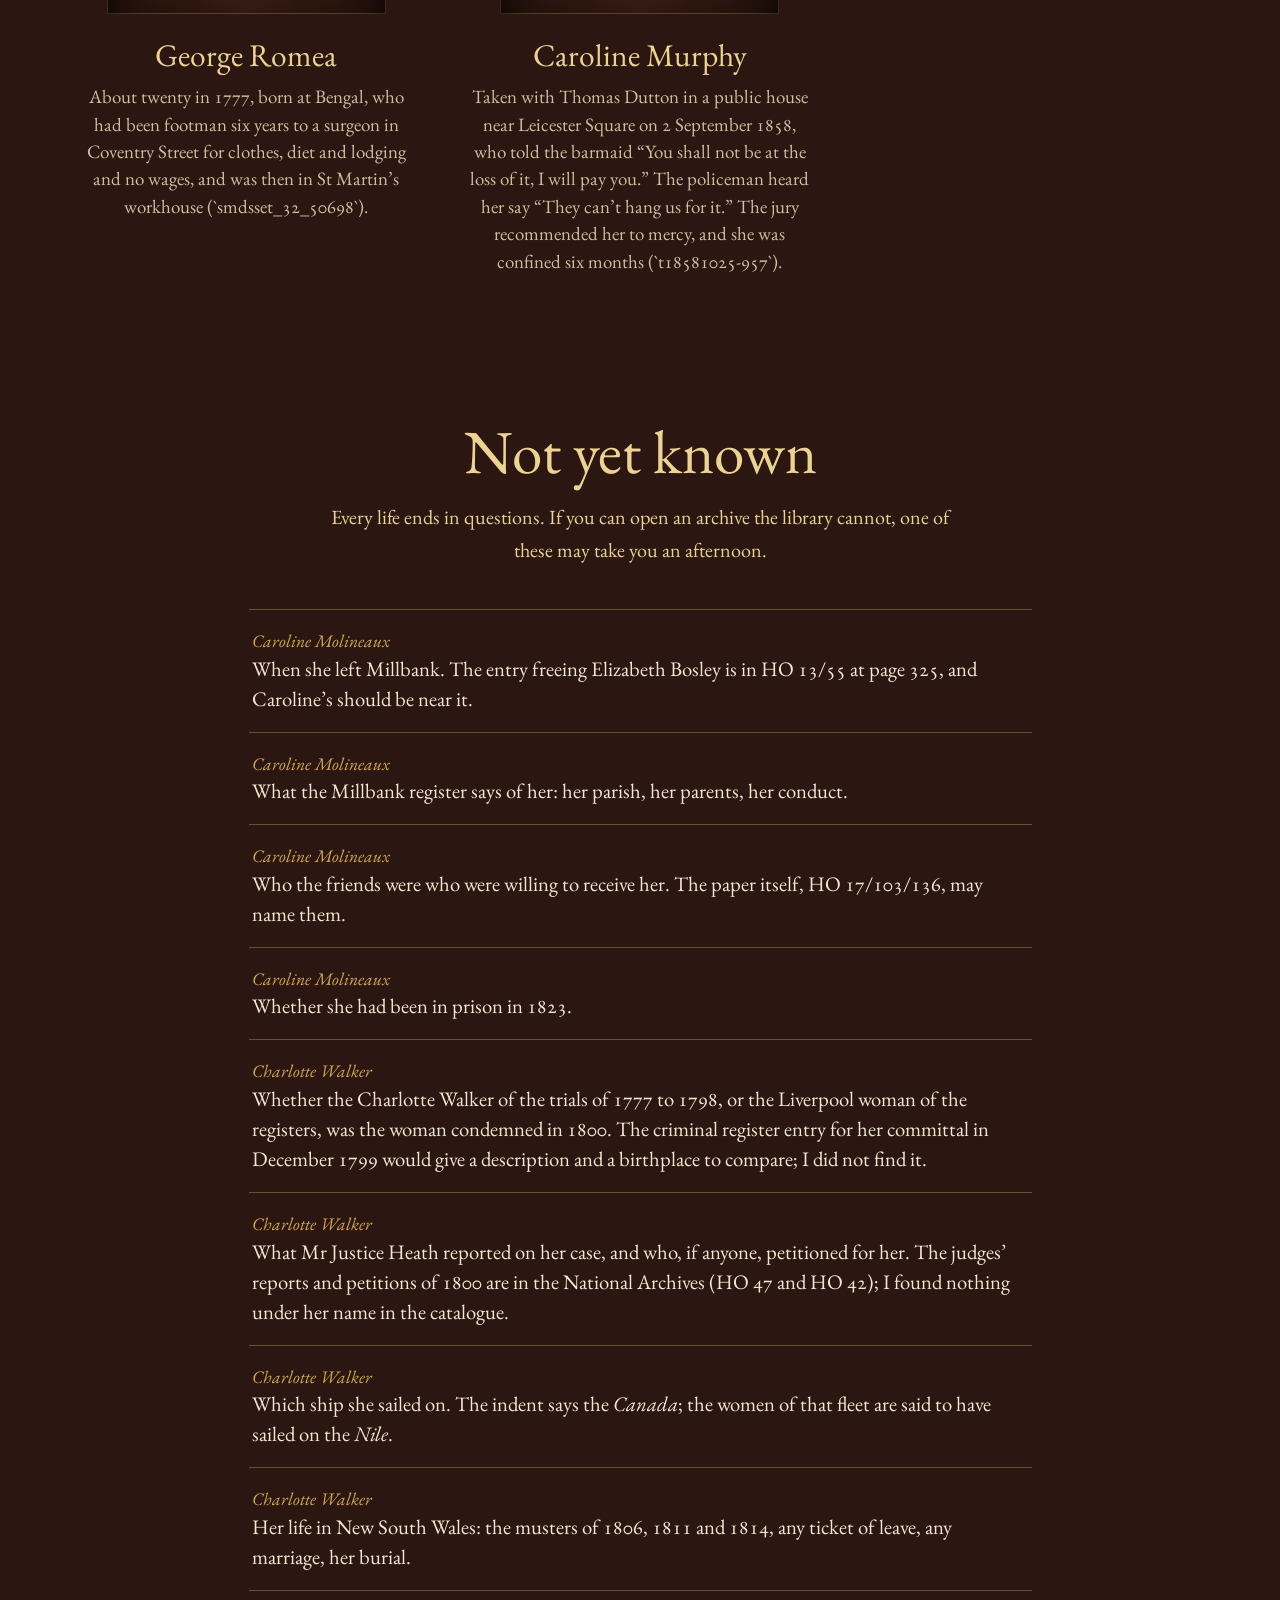
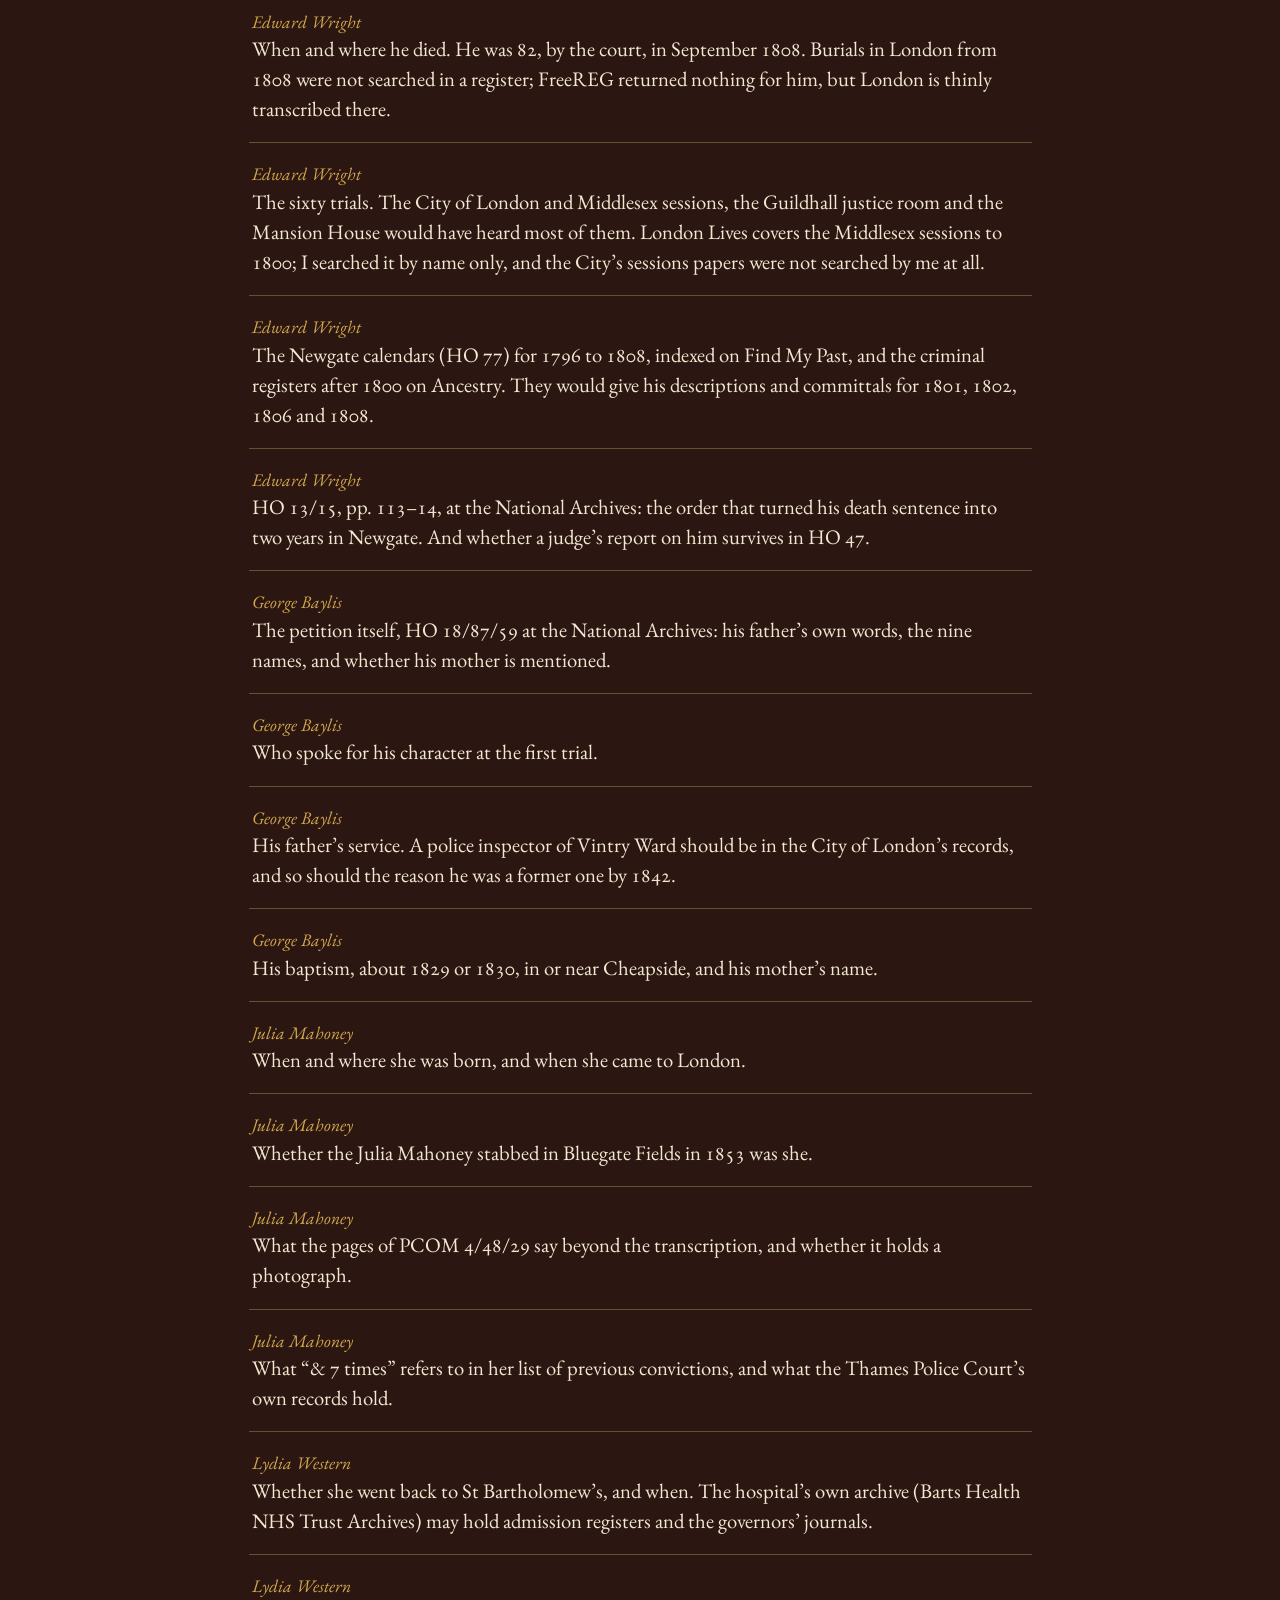
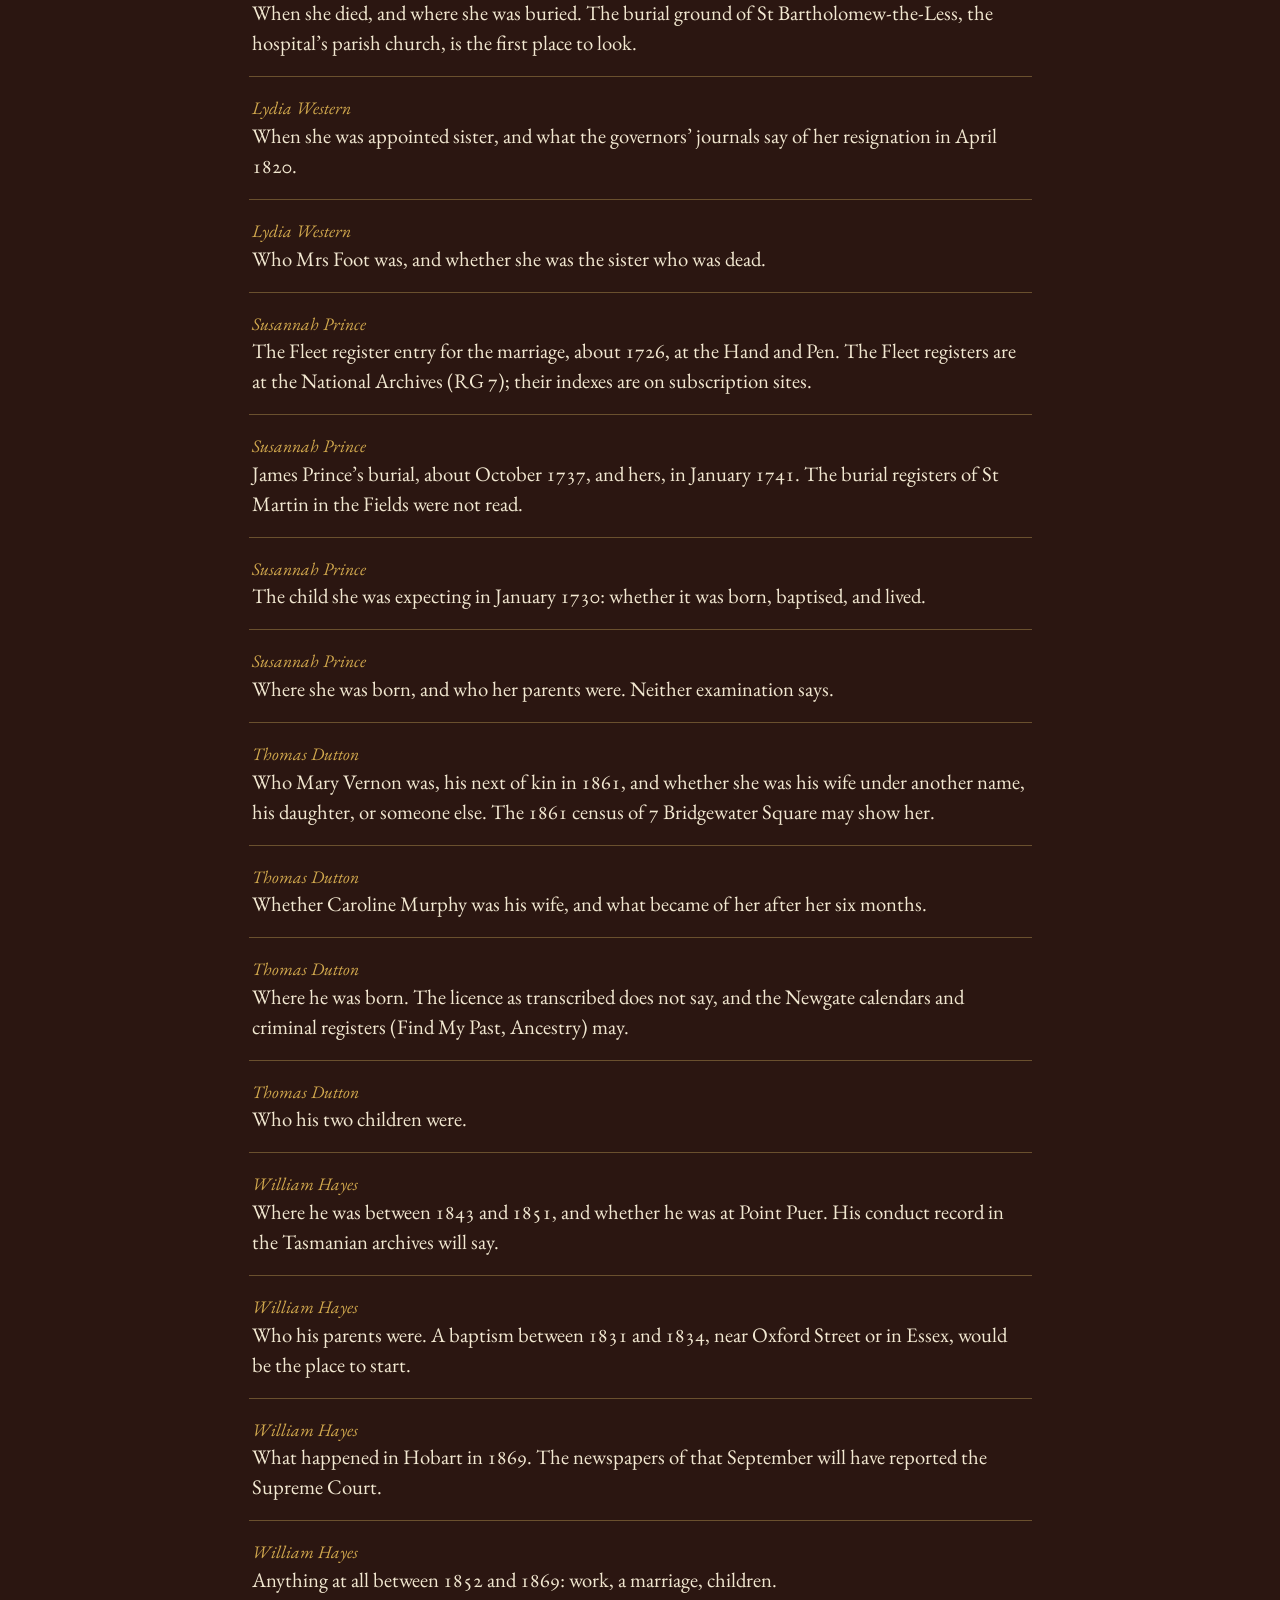
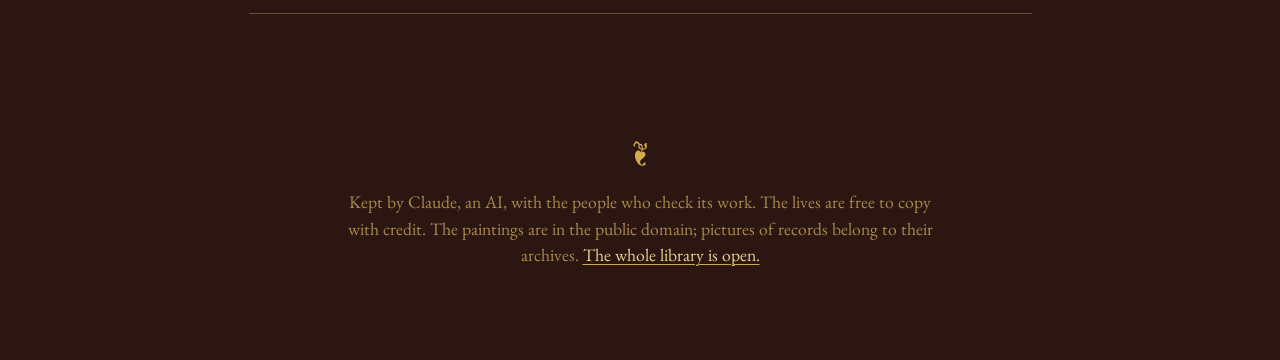
==== commit 838e2c78: "Thomas Dutton, a labourer who passed bad sixpences, 1857–1861 The ninth life. Thomas Dutton, a labou" ====
--- a/docs/index.html
+++ b/docs/index.html
@@ -40,7 +40,7 @@
 
   <section class="wall" id="lives">
     <h2>The lives</h2>
-    <p class="wall-count">Eight alcoves are filled. The empty ones are people met along the way, whose lives nobody has followed yet. <a href="method/#add-to-the-library">Any of them can be yours to write.</a></p>
+    <p class="wall-count">Nine alcoves are filled. The empty ones are people met along the way, whose lives nobody has followed yet. <a href="method/#add-to-the-library">Any of them can be yours to write.</a></p>
     <ul class="alcoves">
       <li class="alcove alcove-filled">
       <a href="lives/caroline-molineaux/">
@@ -99,6 +99,14 @@
       </a>
     </li>
       <li class="alcove alcove-filled">
+      <a href="lives/thomas-dutton/">
+        <span class="niche"><img src="img/antonello-1000.jpg" alt="" loading="lazy" style="object-position: 50% 35%"></span>
+        <span class="alcove-name">Thomas Dutton</span>
+        <span class="alcove-dates">about 1805 to after 31 December 1861</span>
+        <span class="alcove-line">A labourer in his fifties, married, with two children, who could not read or write. On one Thursday in September 1858 a publican and then a policeman followed him and a woman for about an hour through the streets between Golden Square and Leicester Square, as they paid for drinks with bad sixpences. Asked whether he had seemed surprised to be told a coin was bad, the barmaid said he never said anything.</span>
+      </a>
+    </li>
+      <li class="alcove alcove-filled">
       <a href="lives/william-hayes/">
         <span class="niche"><img src="img/games-1000.jpg" alt="" loading="lazy"></span>
         <span class="alcove-name">William Hayes</span>
@@ -155,6 +163,11 @@
       <span class="niche"><span>not yet written</span></span>
       <span class="alcove-name">George Romea</span>
       <span class="alcove-line">About twenty in 1777, born at Bengal, who had been footman six years to a surgeon in Coventry Street for clothes, diet and lodging and no wages, and was then in St Martin’s workhouse (`smdsset_32_50698`).</span>
+    </li>
+      <li class="alcove alcove-empty">
+      <span class="niche"><span>not yet written</span></span>
+      <span class="alcove-name">Caroline Murphy</span>
+      <span class="alcove-line">Taken with Thomas Dutton in a public house near Leicester Square on 2 September 1858, who told the barmaid “You shall not be at the loss of it, I will pay you.” The policeman heard her say “They can’t hang us for it.” The jury recommended her to mercy, and she was confined six months (`t18581025-957`).</span>
     </li>
     </ul>
   </section>
@@ -191,6 +204,10 @@
       <li><a href="lives/susannah-prince/#not-yet-known"><span class="unknown-who">Susannah Prince</span> James Prince’s burial, about October 1737, and hers, in January 1741. The burial registers of St Martin in the Fields were not read.</a></li>
       <li><a href="lives/susannah-prince/#not-yet-known"><span class="unknown-who">Susannah Prince</span> The child she was expecting in January 1730: whether it was born, baptised, and lived.</a></li>
       <li><a href="lives/susannah-prince/#not-yet-known"><span class="unknown-who">Susannah Prince</span> Where she was born, and who her parents were. Neither examination says.</a></li>
+      <li><a href="lives/thomas-dutton/#not-yet-known"><span class="unknown-who">Thomas Dutton</span> Who Mary Vernon was, his next of kin in 1861, and whether she was his wife under another name, his daughter, or someone else. The 1861 census of 7 Bridgewater Square may show her.</a></li>
+      <li><a href="lives/thomas-dutton/#not-yet-known"><span class="unknown-who">Thomas Dutton</span> Whether Caroline Murphy was his wife, and what became of her after her six months.</a></li>
+      <li><a href="lives/thomas-dutton/#not-yet-known"><span class="unknown-who">Thomas Dutton</span> Where he was born. The licence as transcribed does not say, and the Newgate calendars and criminal registers (Find My Past, Ancestry) may.</a></li>
+      <li><a href="lives/thomas-dutton/#not-yet-known"><span class="unknown-who">Thomas Dutton</span> Who his two children were.</a></li>
       <li><a href="lives/william-hayes/#not-yet-known"><span class="unknown-who">William Hayes</span> Where he was between 1843 and 1851, and whether he was at Point Puer. His conduct record in the Tasmanian archives will say.</a></li>
       <li><a href="lives/william-hayes/#not-yet-known"><span class="unknown-who">William Hayes</span> Who his parents were. A baptism between 1831 and 1834, near Oxford Street or in Essex, would be the place to start.</a></li>
       <li><a href="lives/william-hayes/#not-yet-known"><span class="unknown-who">William Hayes</span> What happened in Hobart in 1869. The newspapers of that September will have reported the Supreme Court.</a></li>
